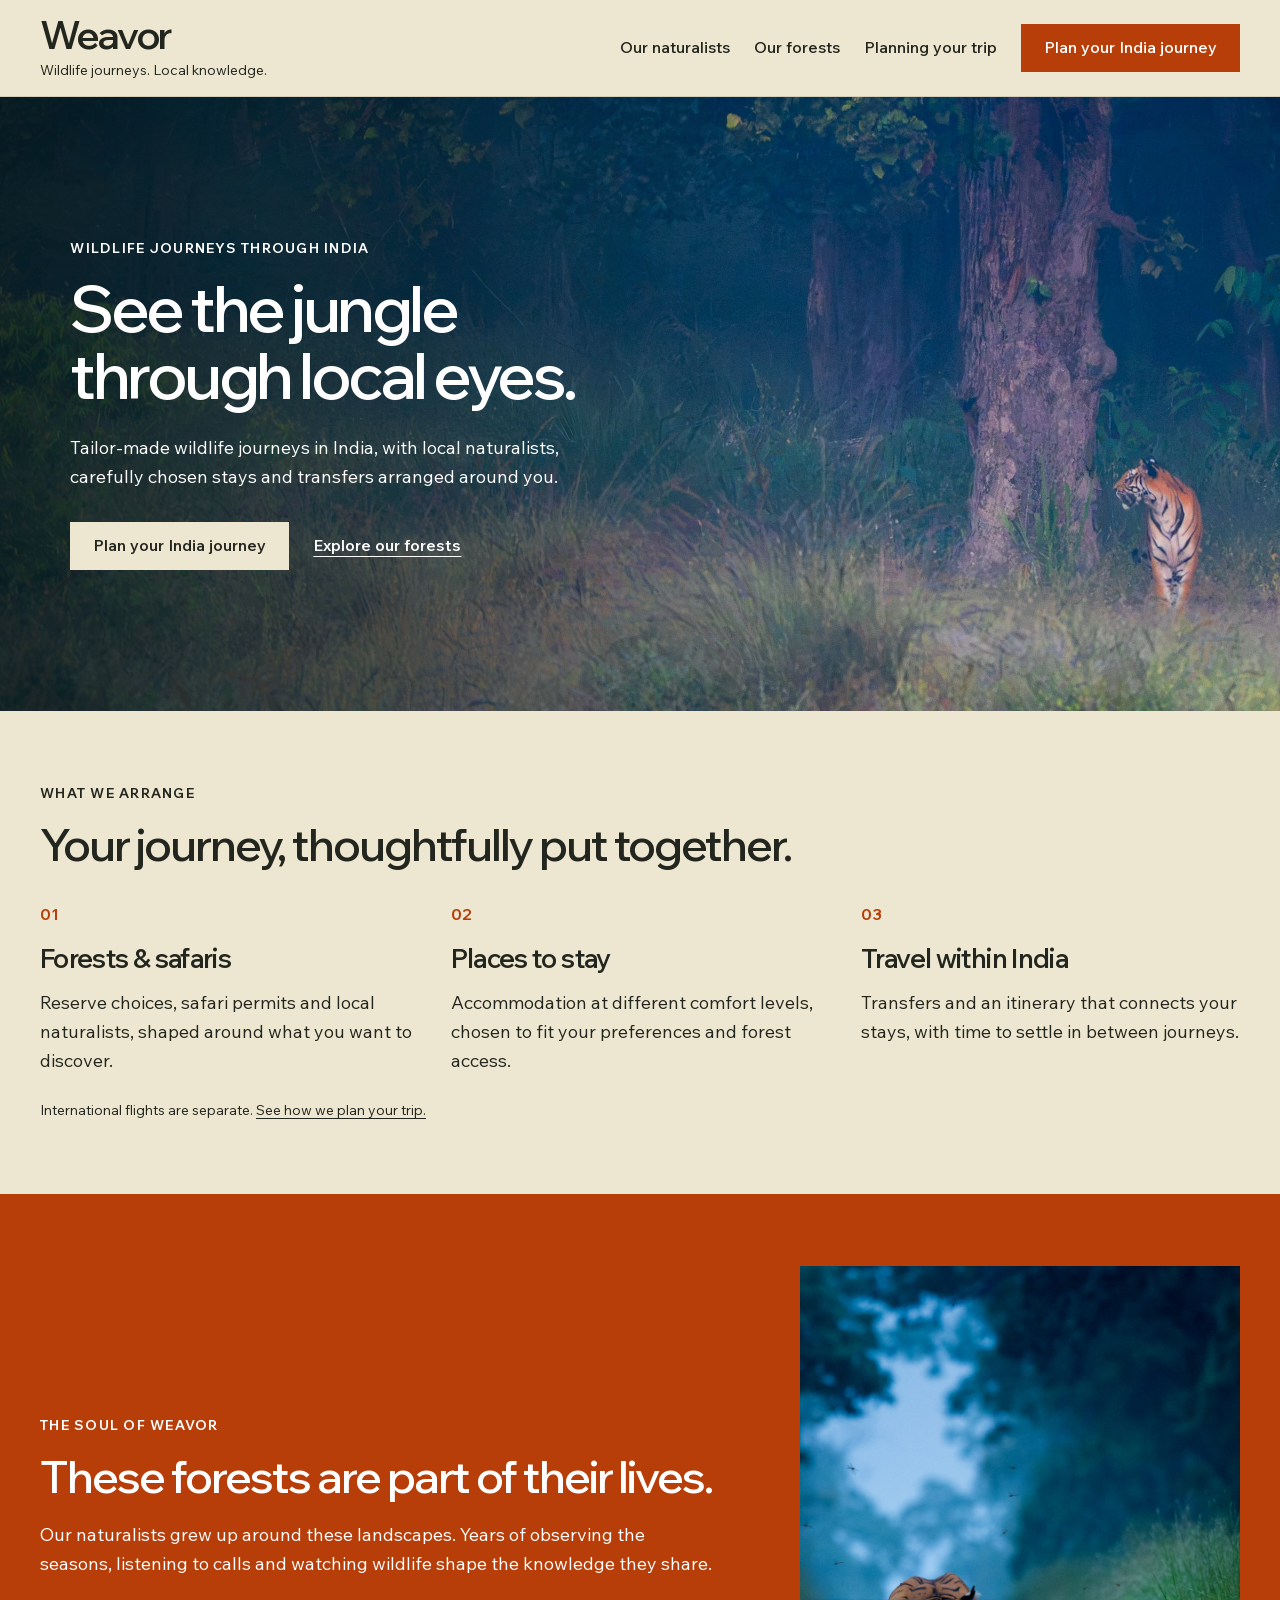
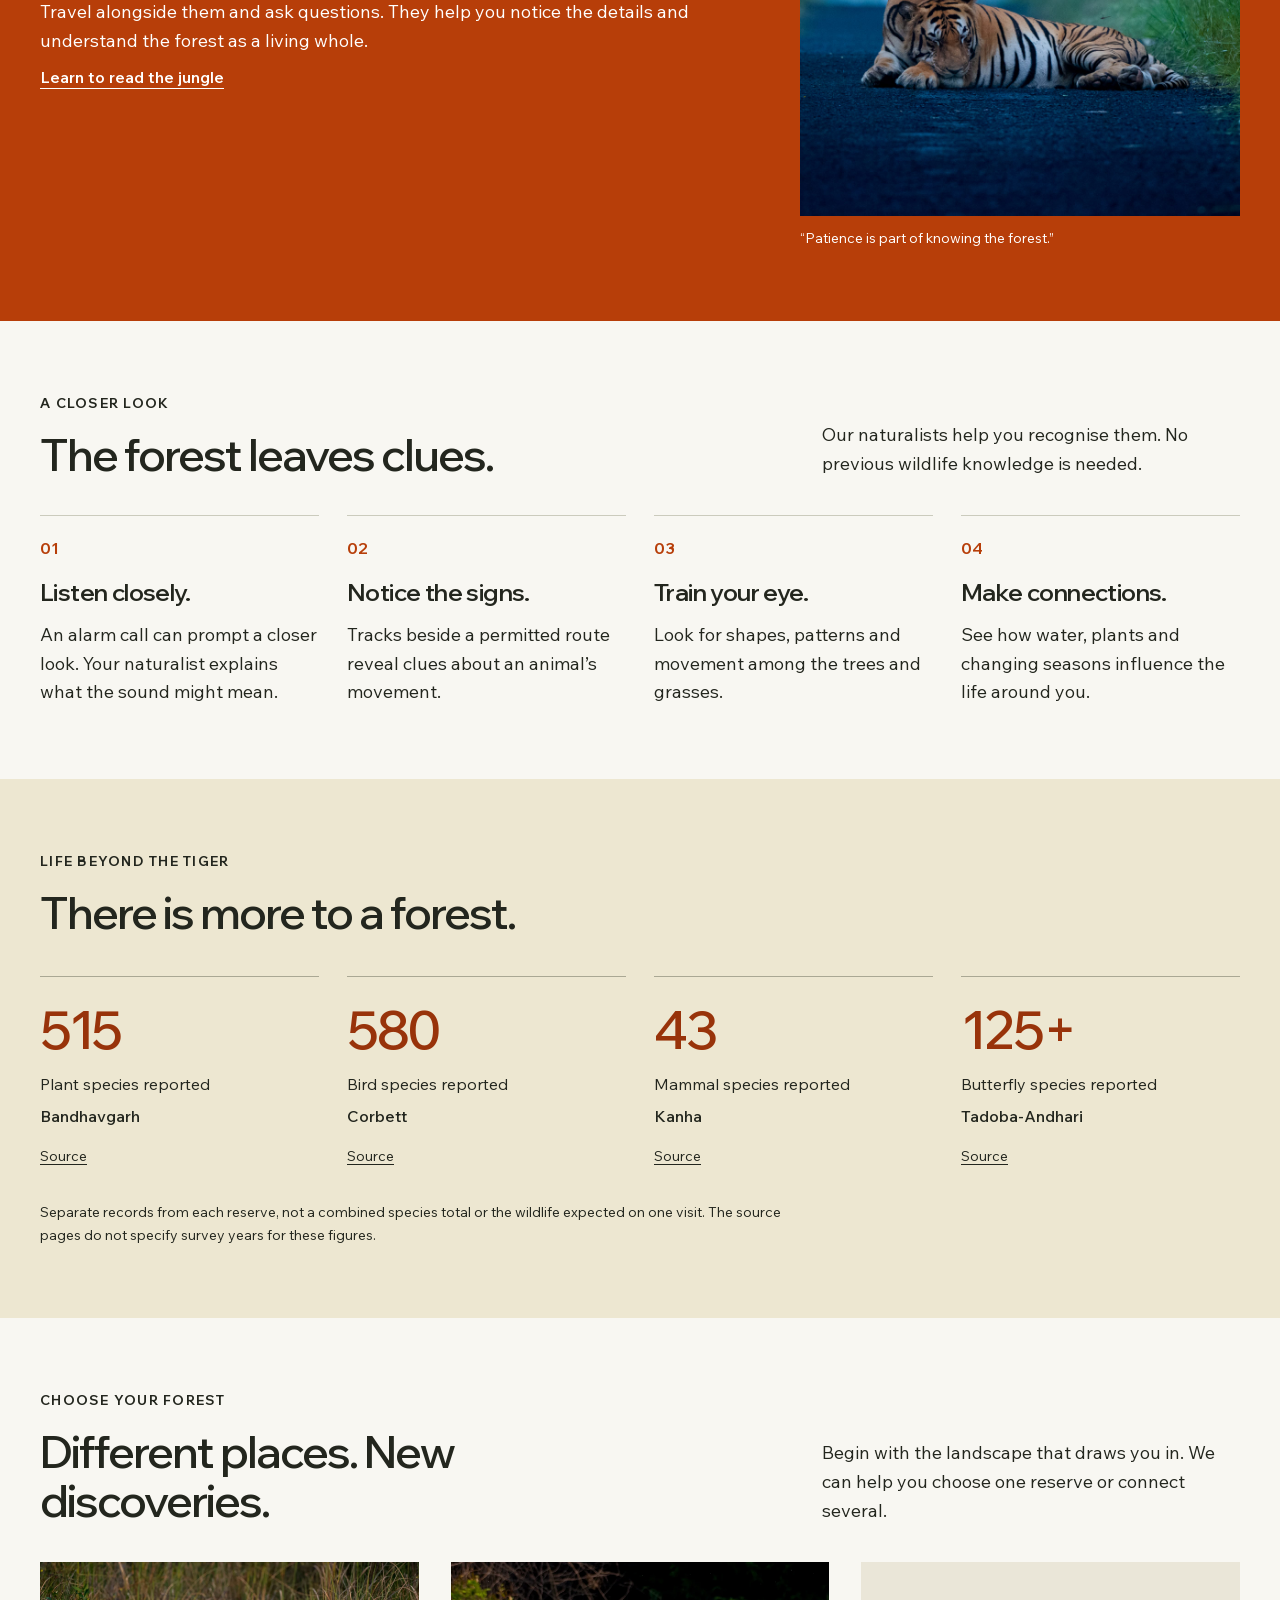
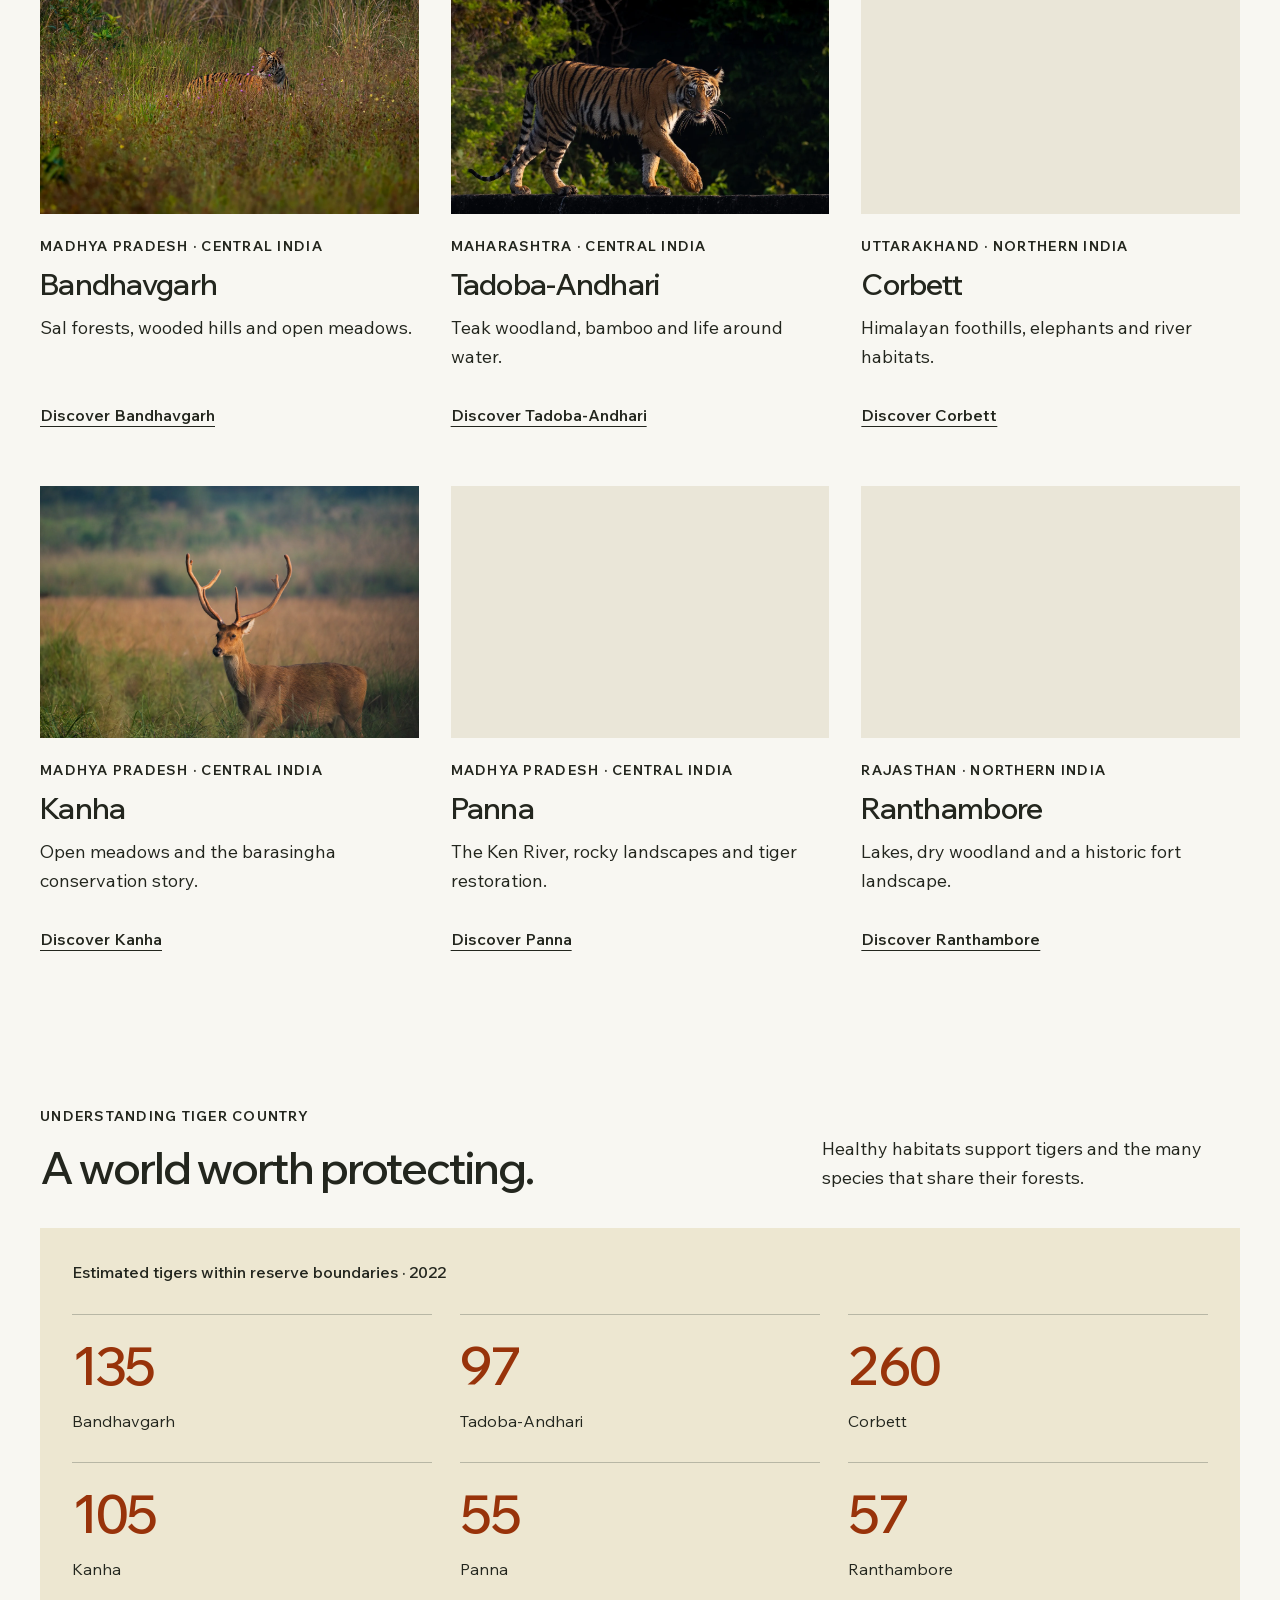
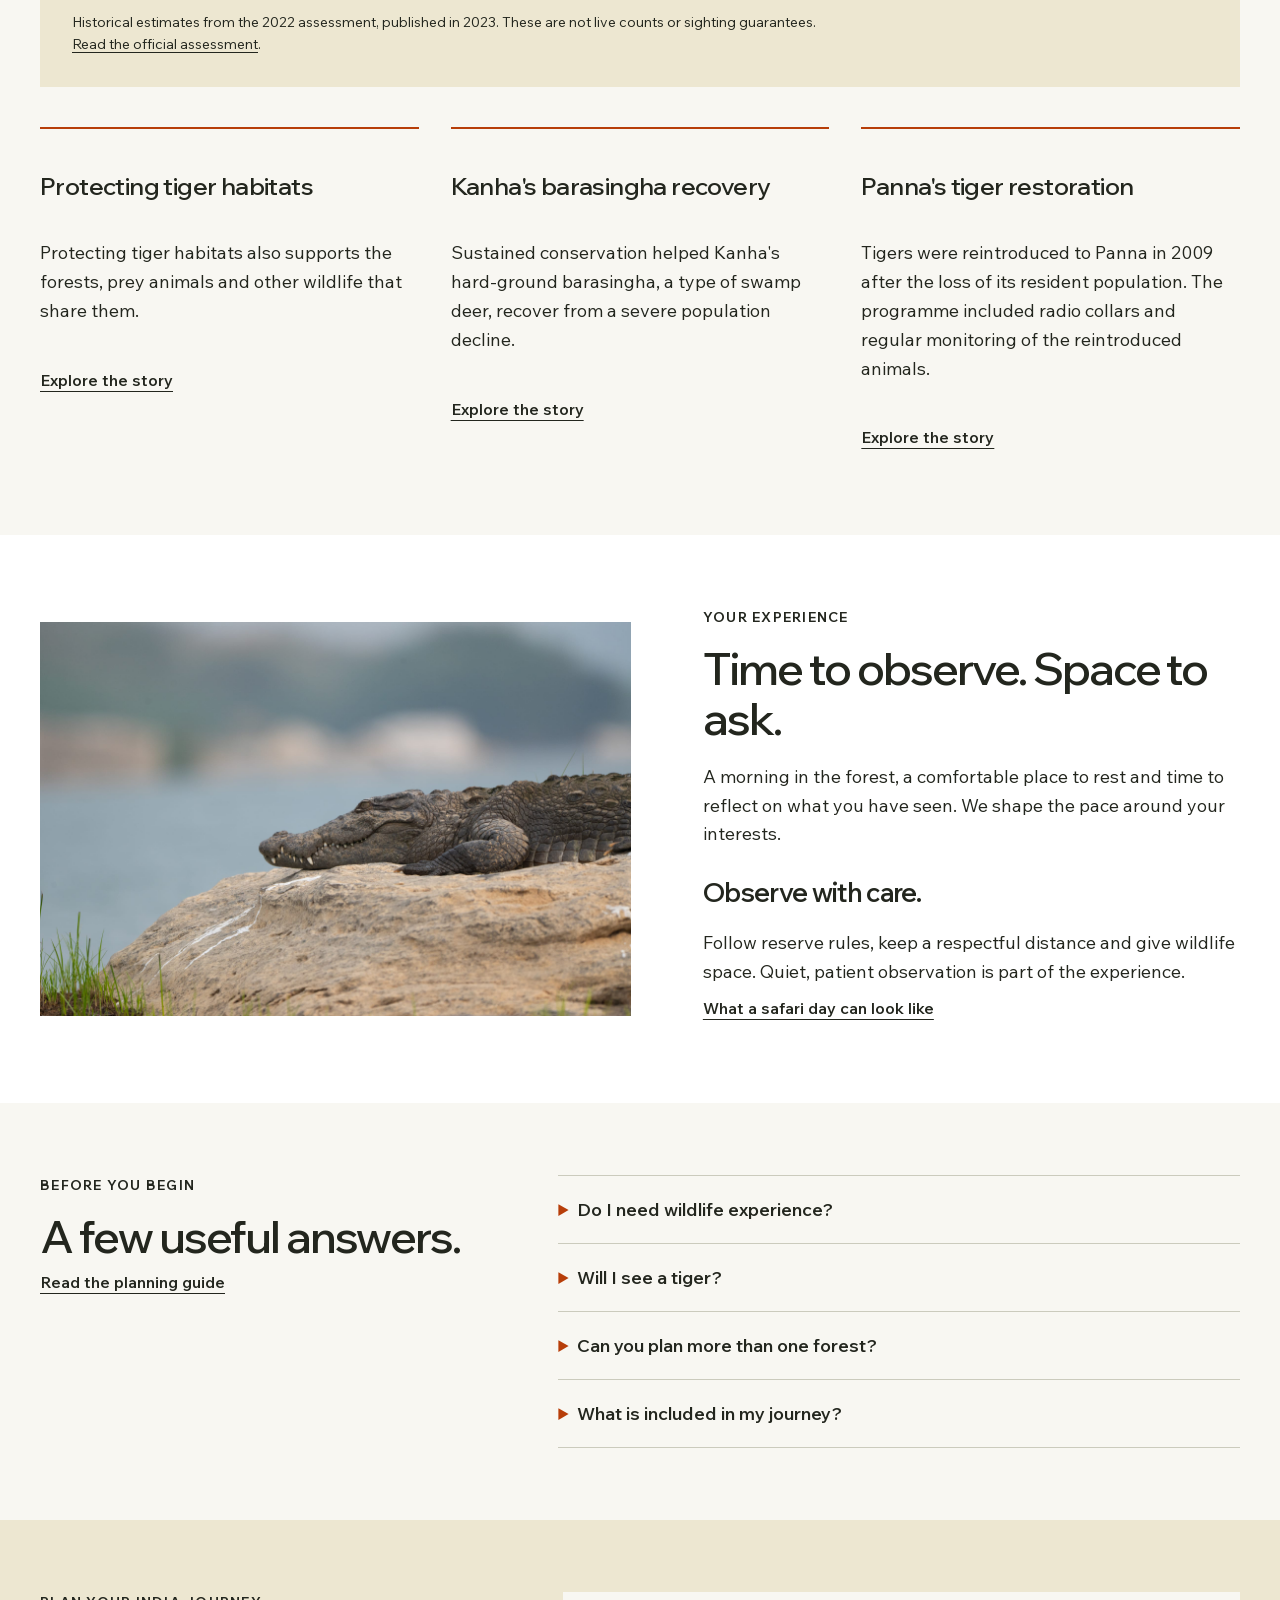
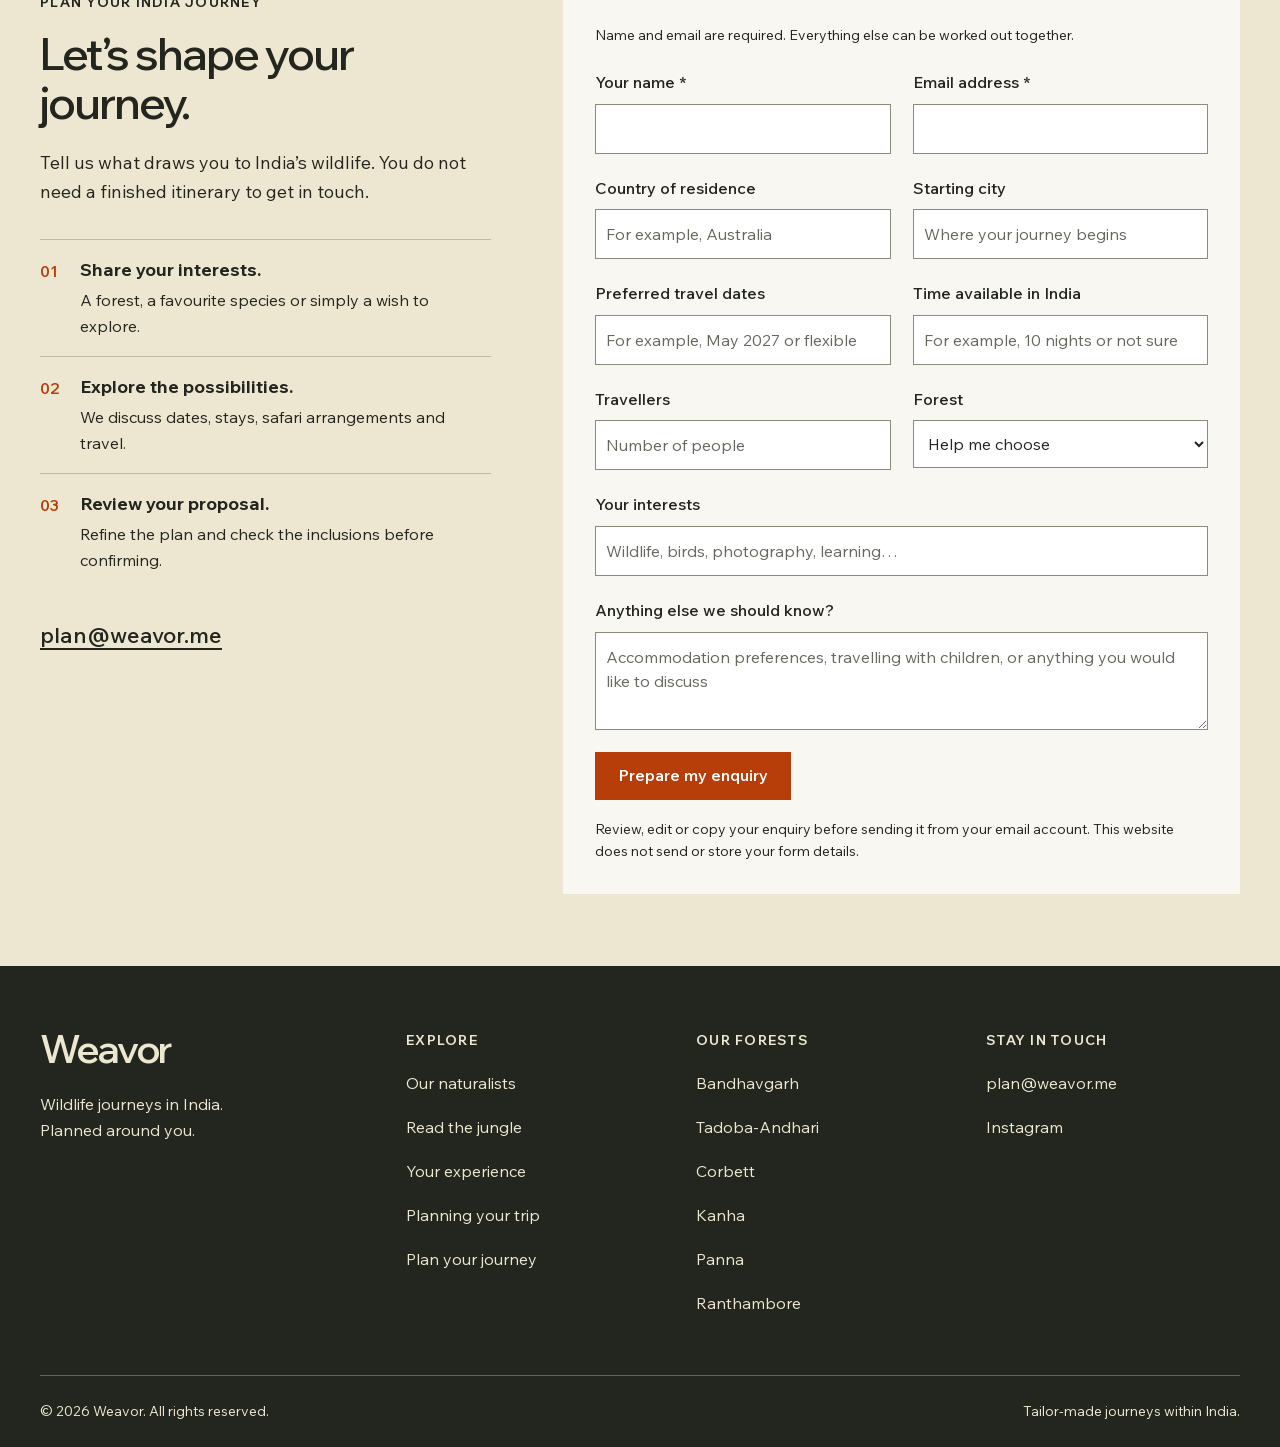
==== index.html @ b3ea0fd2 "Publish complete species lists and flowing photo galleries" ====
<!doctype html>
<html lang="en">
  <head>
    <meta charset="UTF-8" />
    <meta name="viewport" content="width=device-width, initial-scale=1.0" />
    <meta name="description" content="Tailor-made wildlife journeys in India, with local naturalists, carefully chosen stays and transfers arranged around you." />
    <meta name="theme-color" content="#ede7d1" />
    <link rel="canonical" href="https://weavor.me/" />
    <meta property="og:title" content="Weavor — Wildlife Journeys Through Local Eyes" />
    <meta property="og:description" content="Tailor-made wildlife journeys in India, with local naturalists, stays and transfers arranged around you." />
    <meta property="og:type" content="website" />
    <meta property="og:url" content="https://weavor.me/" />
    <meta property="og:image" content="https://weavor.me/assets/hero.jpg" />
    <meta name="twitter:card" content="summary_large_image" />
    <title>Weavor — Wildlife Journeys Through Local Eyes</title>
    <script type="module" crossorigin src="./assets/index-CK1TEQLL.js"></script>
    <link rel="stylesheet" crossorigin href="./assets/index-DPFpFYJL.css">
  </head>
  <body>
    <div id="root"></div>
  </body>
</html>
---- assets/index-DPFpFYJL.css ----
@font-face{font-family:Madefor;src:url(../assets/madefor-text.woff2) format("woff2");font-style:normal;font-weight:100 900;font-display:swap}@font-face{font-family:MadeforDisplay;src:url(../assets/madefor-display.woff2) format("woff2");font-style:normal;font-weight:100 900;font-display:swap}:root{font-family:Madefor,Arial,sans-serif;color:#23261e;background:#f8f7f2;--rust: #b73e09;--sand: #ede7d1;--ink: #23261e;--line: #cbcbbd;--cream: #f8f7f2;font-synthesis:none;scroll-padding-top:110px}*{box-sizing:border-box}body{margin:0;-webkit-font-smoothing:antialiased;font-size:1.125rem;line-height:1.6}button,input,select,textarea{font:inherit}a{color:inherit;text-underline-offset:.22em}button,a{touch-action:manipulation;-webkit-tap-highlight-color:transparent}button{cursor:pointer}img{display:block;width:100%;height:auto;object-fit:contain}h1,h2,h3,p,figure{margin:0}h1,h2,h3{font-family:MadeforDisplay,Arial,sans-serif;font-weight:600;overflow-wrap:break-word}h1{font-size:clamp(2.75rem,4.4vw,4rem);line-height:1.07;letter-spacing:-.045em}h2{font-size:clamp(2.25rem,3.4vw,2.75rem);line-height:1.14;letter-spacing:-.035em}h3{font-size:1.625rem;line-height:1.22;letter-spacing:-.025em}p{max-width:65ch}p+p{margin-top:1rem}a:focus-visible,button:focus-visible,summary:focus-visible,input:focus-visible,select:focus-visible,textarea:focus-visible{outline:3px solid #046c9e;outline-offset:4px}::selection{background:#d7bc9b;color:var(--ink)}[hidden]{display:none!important}.wrap{width:min(1200px,calc(100% - 80px));margin-inline:auto}.section-pad{padding-block:72px}.eyebrow{font-size:.875rem;font-weight:650;letter-spacing:.09em;text-transform:uppercase;line-height:1.5;margin-bottom:16px}.section-heading{display:flex;justify-content:space-between;gap:48px;align-items:end;margin-bottom:36px}.section-heading>p{max-width:38ch}.section-heading h2{max-width:22ch}.section-heading>div{min-width:0}.section-intro{margin-top:20px;max-width:60ch}.button,.button-outline{display:inline-flex;align-items:center;justify-content:center;min-height:48px;padding:12px 22px;border:1px solid var(--rust);background:var(--rust);color:#fff;font-size:1rem;font-weight:600;line-height:1.35;text-align:center;text-decoration:none}.button:hover{background:#923207;border-color:#923207}.button:disabled{cursor:wait;opacity:.6}.button-light{background:var(--sand);border-color:var(--sand);color:var(--ink)}.button-light:hover{background:#fff;border-color:#fff}.button-outline{background:transparent;color:var(--rust)}.text-link{display:inline-flex;align-items:center;min-height:44px;font:inherit;font-size:1rem;font-weight:600;text-decoration:underline;text-underline-offset:5px;border:0;background:none;color:inherit;padding:6px 0;cursor:pointer}.actions{display:flex;flex-wrap:wrap;align-items:center;gap:16px 24px;margin-top:28px}.skip-link{position:fixed;left:20px;top:-100px;z-index:100;padding:14px;background:#fff;color:var(--ink)}.skip-link:focus{top:10px}.header{background:var(--sand);position:sticky;top:0;z-index:10;border-bottom:1px solid #d4cdb7}.header-inner{width:min(1320px,calc(100% - 80px));margin:auto;min-height:96px;display:flex;justify-content:space-between;align-items:center;gap:28px}.wordmark,.footer-wordmark{font-family:MadeforDisplay,Arial,sans-serif;font-size:2.4rem;letter-spacing:-.055em;line-height:1;text-decoration:none;font-weight:600}.wordmark span{display:block;font-family:Madefor,Arial,sans-serif;letter-spacing:0;font-weight:400;font-size:.875rem;line-height:1.4;margin-top:7px}.nav{display:flex;align-items:center;gap:24px}.nav>a{font-size:1rem;font-weight:550;text-decoration:none;min-height:44px;display:flex;align-items:center}.nav>a:hover{text-decoration:underline}.menu-toggle{display:none;font-size:1rem;border:1px solid var(--ink);background:transparent;padding:8px 14px;min-height:44px;color:inherit}.hero{background:var(--ink);color:var(--sand)}.hero-layout{display:grid;grid-template-columns:1fr 1.1fr;gap:48px;align-items:center;padding-block:48px}.hero-copy>p:not(.eyebrow){margin-top:24px;max-width:48ch}.hero-copy .button-light{color:var(--ink)}.hero-figure{margin:0}.hero-image{background:#34382e}.hero-figure figcaption{font-size:.875rem;margin-top:10px;line-height:1.5;color:var(--sand)}.arrange{background:var(--sand)}.three-grid,.reserve-grid,.lesson-grid{display:grid;grid-template-columns:repeat(3,minmax(0,1fr));gap:32px}.arrange h2{margin-bottom:32px}.three-grid h3{margin-bottom:14px}.three-grid p{max-width:40ch}.number{display:block;color:var(--rust);font-size:1rem;font-weight:650;margin-bottom:16px}.small-note,.source-note,.form-note{font-size:.875rem;line-height:1.6}.small-note{margin-top:24px}.split{display:grid;grid-template-columns:1fr 1fr;gap:72px;align-items:center}.split-copy>p:not(.eyebrow){margin-top:20px}.naturalists{background:var(--rust);color:#fff}.naturalists .split{grid-template-columns:1.2fr .8fr}.naturalist-figure{max-width:440px;justify-self:end}.naturalist-figure figcaption{font-size:.875rem;margin-top:12px;line-height:1.5}.lesson-grid{grid-template-columns:repeat(4,minmax(0,1fr));gap:28px}.lesson h3{font-size:1.5rem;margin-bottom:14px}.lesson{border-top:1px solid var(--line);padding-top:20px}.landscape-section{background:var(--sand)}.landscape-section figure{max-width:1200px;margin:auto}.landscape-section figcaption{padding:24px 0 0;font-size:1.125rem}.reserve-photo{position:relative;display:block;aspect-ratio:3 / 2;background:#eae6d8;margin-bottom:22px}.reserve-photo img{position:absolute;top:0;right:0;bottom:0;left:0;width:100%;height:100%;margin:0;object-fit:contain}.reserve-card .eyebrow{margin-bottom:10px}.reserve-card h3{margin-bottom:12px}.reserve-card .text-link{margin-top:12px}.more-reserve-grid{display:grid;grid-template-columns:repeat(3,minmax(0,1fr));gap:24px;margin-top:40px}.more-reserve{display:flex;flex-direction:column;align-items:start;gap:14px;padding:28px;border:1px solid var(--line);text-decoration:none}.more-reserve:hover{border-color:var(--rust);background:#f1ebd9}.more-reserve-name{font-size:1.5rem;line-height:1.25;font-weight:600}.more-reserve .eyebrow{margin:0}.conservation{background:var(--sand)}.conservation .link-list{display:flex;flex-wrap:wrap;gap:10px 28px;margin-top:24px}.experience{background:#fff}.experience .split{grid-template-columns:1.1fr 1fr}.experience h3{margin-top:28px}.faq-layout{display:grid;grid-template-columns:1fr 1.5fr;gap:64px}.faq-list details{border-bottom:1px solid var(--line)}.faq-list details:first-child{border-top:1px solid var(--line)}summary{cursor:pointer;font-size:1.125rem;font-weight:600;padding:20px 30px 20px 0;min-height:44px;line-height:1.5}summary::marker{color:var(--rust)}details p{margin-bottom:20px}.enquiry{background:var(--sand)}.enquiry-layout{display:grid;grid-template-columns:.8fr 1.2fr;gap:72px;align-items:start}.enquiry-copy>p:not(.eyebrow){margin-top:22px}.contact-email{display:block;font-size:1.375rem;font-weight:550;overflow-wrap:anywhere;margin-top:28px}.enquiry-copy>.text-link{margin-top:14px}.planning-steps{padding:0;list-style:none;counter-reset:steps;margin:32px 0 0}.planning-steps li{counter-increment:steps;padding:16px 0 16px 40px;position:relative;border-top:1px solid #bfb9a6}.planning-steps li:before{content:counter(steps,decimal-leading-zero);position:absolute;left:0;font-size:1rem;font-weight:600;color:var(--rust);top:19px}.planning-steps strong{display:block;font-size:1.125rem}.planning-steps p{font-size:1rem;margin-top:4px}.enquiry-panel{background:var(--cream);padding:32px;min-width:0}.form-grid{display:grid;grid-template-columns:1fr 1fr;gap:22px}.enquiry-panel label{display:block;font-size:1rem;font-weight:550;margin-bottom:22px}.form-grid label{margin:0}.form-grid{margin-bottom:22px}input,select,textarea{display:block;width:100%;min-width:0;max-width:100%;font-size:1rem;line-height:1.5;padding:12px 10px;border:1px solid #8c8c7d;border-radius:0;background:#fff;color:var(--ink);margin-top:8px;min-height:48px;font-weight:400}textarea{resize:vertical}input::placeholder,textarea::placeholder{color:#66685e;opacity:1}input[readonly]{background:var(--sand)}.form-note{margin-top:18px}.form-note:first-child{margin:0 0 24px}.enquiry-ready h3{margin-bottom:16px}.enquiry-ready dl{margin-block:24px}.enquiry-ready dl>div{border-top:1px solid var(--line);padding-block:12px}.enquiry-ready dt{font-size:.875rem;font-weight:600}.enquiry-ready dd{margin:4px 0 0;overflow-wrap:anywhere;white-space:pre-wrap}.enquiry-actions{display:flex;flex-wrap:wrap;gap:12px 20px;align-items:center}.copy-fallback{margin-top:16px}.copy-status{font-size:1rem;margin-top:18px}.footer{background:var(--ink);color:var(--sand);padding-top:64px}.footer-top{display:grid;grid-template-columns:1.3fr 1fr 1fr 1fr;gap:36px;padding-bottom:48px}.footer-top p:not(.eyebrow){font-size:1rem;margin-top:20px}.footer-top>div>a:not(.footer-wordmark){display:block;font-size:1rem;padding-block:8px;text-decoration:none;overflow-wrap:anywhere}.footer-top>div>a:hover{text-decoration:underline}.footer .eyebrow{margin-bottom:12px}.footer-bottom{display:flex;justify-content:space-between;gap:20px;border-top:1px solid #626455;padding-block:24px;font-size:.875rem}.breadcrumbs{font-size:1rem;margin-bottom:24px}.breadcrumbs a{display:inline-block;min-height:44px;padding-block:10px}.breadcrumbs span{margin-inline:10px}.guide-hero{background:var(--sand)}.guide-hero h1{max-width:19ch}.guide-hero .section-intro{max-width:55ch}.guide-layout{display:grid;grid-template-columns:.6fr 1.4fr;gap:64px;align-items:start}.guide-nav{position:sticky;top:128px}.guide-nav a{display:block;font-size:1rem;min-height:44px;padding-block:9px}.guide-content section+section{border-top:1px solid var(--line);padding-top:40px;margin-top:40px}.guide-content h2{font-size:2rem;margin-bottom:20px}.guide-content h3{font-size:1.375rem;margin-top:28px;margin-bottom:12px}.guide-content li{padding-left:6px;margin-block:12px}.guide-content ul{padding-left:22px}.guide-content p+p{margin-top:16px}@media(min-width:1600px){.hero-layout{gap:64px;padding-block:56px}}@media(max-width:1100px){.header-inner{width:calc(100% - 48px)}.nav{gap:16px}.nav>a{font-size:1rem}.wordmark span{max-width:160px}.nav .button{padding-inline:14px}.split,.enquiry-layout{gap:40px}.lesson-grid{grid-template-columns:repeat(2,minmax(0,1fr))}.hero-layout{gap:32px}.hero h1{font-size:3rem}.faq-layout{gap:40px}.footer-top{grid-template-columns:repeat(2,minmax(0,1fr))}}@media(max-width:900px){.header-inner{min-height:84px;flex-wrap:wrap;gap:0;padding-block:14px}.wordmark{font-size:2.125rem}.wordmark span{max-width:none}.menu-toggle{display:block}.nav{display:none;flex-basis:100%;padding-block:20px 4px;align-items:stretch;gap:4px}.nav.nav-open{display:flex;flex-direction:column}.nav>a{padding:10px 0}.nav .button{margin-top:10px;padding:12px}.hero-layout{grid-template-columns:1fr}.hero-copy{max-width:60ch}.hero h1{font-size:3rem}.hero-image{max-height:none}.hero-figure{width:100%}.reserve-grid{gap:24px}.more-reserve-grid{gap:16px}.more-reserve{padding:22px}.three-grid{gap:24px}.section-heading{display:block}.section-heading>p{margin-top:20px;max-width:60ch}.guide-layout{grid-template-columns:1fr;gap:32px}.guide-nav{position:static;display:flex;flex-wrap:wrap;gap:0 24px;padding-bottom:24px;border-bottom:1px solid var(--line)}.guide-content{max-width:65ch}.faq-layout{grid-template-columns:1fr;gap:28px}}@media(max-width:700px){body{font-size:1.0625rem}.wrap,.header-inner{width:calc(100% - 40px)}.section-pad{padding-block:48px}h1,.hero h1{font-size:2.25rem;line-height:1.12}h2{font-size:2rem}h3{font-size:1.5rem}.hero-layout{padding-block:32px;gap:28px}.hero-copy>p:not(.eyebrow){margin-top:20px}.eyebrow{font-size:.875rem;letter-spacing:.07em;margin-bottom:12px}.section-heading{margin-bottom:28px}.split,.naturalists .split,.experience .split,.enquiry-layout{grid-template-columns:1fr;gap:32px}.naturalist-figure{max-width:440px;width:100%;justify-self:start}.three-grid,.reserve-grid,.more-reserve-grid{grid-template-columns:1fr;gap:32px}.more-reserve-grid{margin-top:32px}.more-reserve{gap:12px}.reserve-photo{margin-bottom:20px}.reserve-card h3{font-size:1.5rem}.lesson-grid{gap:28px 24px}.lesson h3{font-size:1.375rem}.enquiry-panel{padding:24px}.enquiry-layout{gap:32px}.form-grid{gap:20px;grid-template-columns:1fr}.footer-top{gap:36px 24px}.footer{padding-top:48px}.footer-bottom,.footer-bottom span{display:block}.footer-bottom span+span{margin-top:10px}.guide-content h2{font-size:1.75rem}.guide-content h3{font-size:1.375rem}.guide-content section+section{padding-top:32px;margin-top:32px}}@media(max-width:374px){.wordmark span{max-width:180px;font-size:.875rem}.lesson-grid,.footer-top{grid-template-columns:1fr}.enquiry-panel{padding:20px}.enquiry-actions>*{width:100%}.actions{gap:12px}.button{padding-inline:16px}}@media(prefers-reduced-motion:reduce){*{scroll-behavior:auto!important;transition:none!important}}.footer-top>div>a:not(.footer-wordmark){min-height:44px}h1,h2{font-weight:550}h2{font-size:clamp(2.25rem,3.5vw,3.875rem);letter-spacing:-.045em;line-height:1.1}.cover{position:relative;isolation:isolate;background:var(--ink);color:#fff}.cover-media{margin:0}.cover-media img{width:100%;height:100%;object-fit:cover;object-position:var(--cover-position)}.cover--overlay .cover-media{position:absolute;top:0;right:0;bottom:0;left:0}.cover--overlay:after{content:"";position:absolute;top:0;right:0;bottom:0;left:0;z-index:0;pointer-events:none;background:linear-gradient(90deg,rgba(7,22,23,.78) 0%,rgba(7,22,23,.58) 30%,rgba(7,22,23,.12) 60%,transparent 78%)}.cover-content{position:relative;z-index:1;width:89%;margin:0 auto;padding:64px 0}.cover--overlay .cover-content{min-height:max(clamp(560px,48vw,780px),calc(100vw / var(--cover-max-aspect, 3)));display:flex;align-items:center}.cover-copy{width:min(660px,56vw)}.cover h1{font-size:clamp(3.25rem,5vw,5.5rem);font-weight:550;line-height:1.04;letter-spacing:-.055em;text-wrap:balance}.cover-deck{margin-top:26px;max-width:46ch}.cover .actions{margin-top:30px}.cover .text-link{color:#fff}.cover .button-light{color:var(--ink)}.cover .eyebrow{color:#fff}.forest-cover.cover--overlay .cover-copy{width:min(520px,30vw)}.forest-cover h1{font-size:clamp(2.75rem,4.4vw,4.5rem)}.cover-location{display:block;font-family:Madefor,Arial,sans-serif;font-size:clamp(1.125rem,1.6vw,1.5rem);font-weight:400;letter-spacing:0;line-height:1.5;margin-top:16px}.cover .breadcrumbs{margin-bottom:24px}.cover--below{display:flex;flex-direction:column}.cover--below .cover-media{aspect-ratio:auto}.cover--below .cover-media img{height:auto}.cover--below .cover-copy{width:100%;display:grid;grid-template-columns:1.15fr 1fr;column-gap:64px}.cover--below .cover-content{order:-1;max-width:1200px;padding-block:40px}.cover--below .breadcrumbs{grid-column:1 / -1;margin-bottom:20px}.cover--below h1{grid-column:1;grid-row:1 / 3}.cover--below .cover-deck{grid-column:2;margin-top:0}.cover--below .actions{grid-column:2;margin-top:20px}.visually-hidden{position:absolute;width:1px;height:1px;padding:0;margin:-1px;overflow:hidden;clip:rect(0,0,0,0);white-space:nowrap;border:0}.reserve-card{display:flex;flex-direction:column;min-width:0}.reserve-card h3{font-weight:550;font-size:clamp(1.625rem,2.25vw,2rem)}.reserve-card .reserve-description{margin-bottom:22px}.reserve-card>.text-link{margin-top:auto;align-self:start}.reserve-card .eyebrow{min-height:0}.reserve-grid{row-gap:48px}.image-fallback{position:absolute;top:0;right:0;bottom:0;left:0;display:flex;align-items:center;justify-content:center;padding:24px;font-size:1rem;color:var(--ink);text-align:center}.biodiversity{background:var(--sand)}.biodiversity-grid,.tiger-grid{padding:0;display:grid;margin:38px 0 28px;gap:28px}.biodiversity-grid{grid-template-columns:repeat(4,minmax(0,1fr))}.biodiversity-grid>div{display:flex;flex-direction:column;border-top:1px solid #aaa894;padding-top:24px}.biodiversity-grid dt{font-size:1rem}.biodiversity-grid dt span{display:block;margin-top:6px;font-weight:550}.biodiversity-grid dd,.tiger-grid dd{order:-1;margin:0 0 14px;color:#98330a;font-family:MadeforDisplay,Arial,sans-serif;font-size:clamp(2.5rem,4.1vw,4rem);font-weight:550;letter-spacing:-.045em;line-height:1.1}.biodiversity-grid a{margin-top:auto;padding-top:16px;min-height:44px;font-size:.875rem;text-decoration:underline;align-self:start}.biodiversity .source-note{max-width:85ch}.conservation{background:var(--cream)}.tiger-panel{padding:32px;background:var(--sand)}.data-label{font-size:1rem;font-weight:550}.tiger-grid{grid-template-columns:repeat(3,minmax(0,1fr));margin-block:28px}.tiger-grid>div{display:flex;flex-direction:column;border-top:1px solid #b8b7a5;padding-top:22px}.tiger-grid dt{font-size:1rem}.tiger-panel .source-note{max-width:85ch}.conservation-stories{display:grid;grid-template-columns:repeat(3,minmax(0,1fr));gap:32px;margin-top:40px}.conservation-story{border-top:2px solid var(--rust);padding-top:22px}.conservation-story summary{font-family:MadeforDisplay,Arial,sans-serif;font-size:1.5rem;font-weight:550;letter-spacing:-.025em;line-height:1.25}.conservation-story p{margin-top:18px}.conservation-story .text-link{display:inline-block;margin-top:16px}@media(min-width:701px){.conservation-story summary{pointer-events:none;list-style:none}.conservation-story summary::-webkit-details-marker{display:none}}@media(min-width:701px)and (max-width:1100px){.reserve-grid{grid-template-columns:repeat(2,minmax(0,1fr))}}@media(max-width:900px){.cover--below .cover-content{order:0}.cover--overlay .cover-media{position:static}.cover--overlay:after{display:none}.cover-media,.cover--below .cover-media{aspect-ratio:3 / 2}.cover--overlay .cover-content{min-height:0;display:block}.cover-content,.cover--below .cover-content{width:calc(100% - 64px);padding:36px 0 40px}.cover-copy,.forest-cover.cover--overlay .cover-copy,.cover--below .cover-copy{width:100%;display:block}.cover h1{font-size:clamp(2.75rem,6vw,3.5rem)}.cover--below .cover-deck,.cover-deck{margin-top:22px}.cover .actions{margin-top:24px}.cover .breadcrumbs{margin-bottom:24px}}@media(max-width:700px){h2{font-size:2.25rem;line-height:1.12}.cover-content,.cover--below .cover-content{width:calc(100% - 40px);padding-block:32px 36px}.cover h1{font-size:clamp(2.5rem,10.8vw,3rem)}.forest-cover h1{font-size:clamp(2.125rem,9.5vw,2.75rem)}.cover-location{font-size:1.125rem;margin-top:14px}.cover-deck{margin-top:20px}.cover .actions{gap:16px}.reserve-card .eyebrow{min-height:0}.biodiversity-grid,.tiger-grid{grid-template-columns:repeat(2,minmax(0,1fr));gap:26px 20px}.biodiversity-grid{margin-block:28px}.biodiversity-grid dd,.tiger-grid dd{font-size:2.75rem}.tiger-panel{padding:24px 20px}.conservation-stories{display:block;margin-top:28px}.conservation-story{padding-block:0;border-top:1px solid var(--line)}.conservation-story:last-child{border-bottom:1px solid var(--line)}.conservation-story summary{padding-block:22px;min-height:44px;font-size:1.375rem;cursor:pointer}.conservation-story p{margin:0}.conservation-story>div{padding-bottom:24px}.reserve-grid{row-gap:40px}}
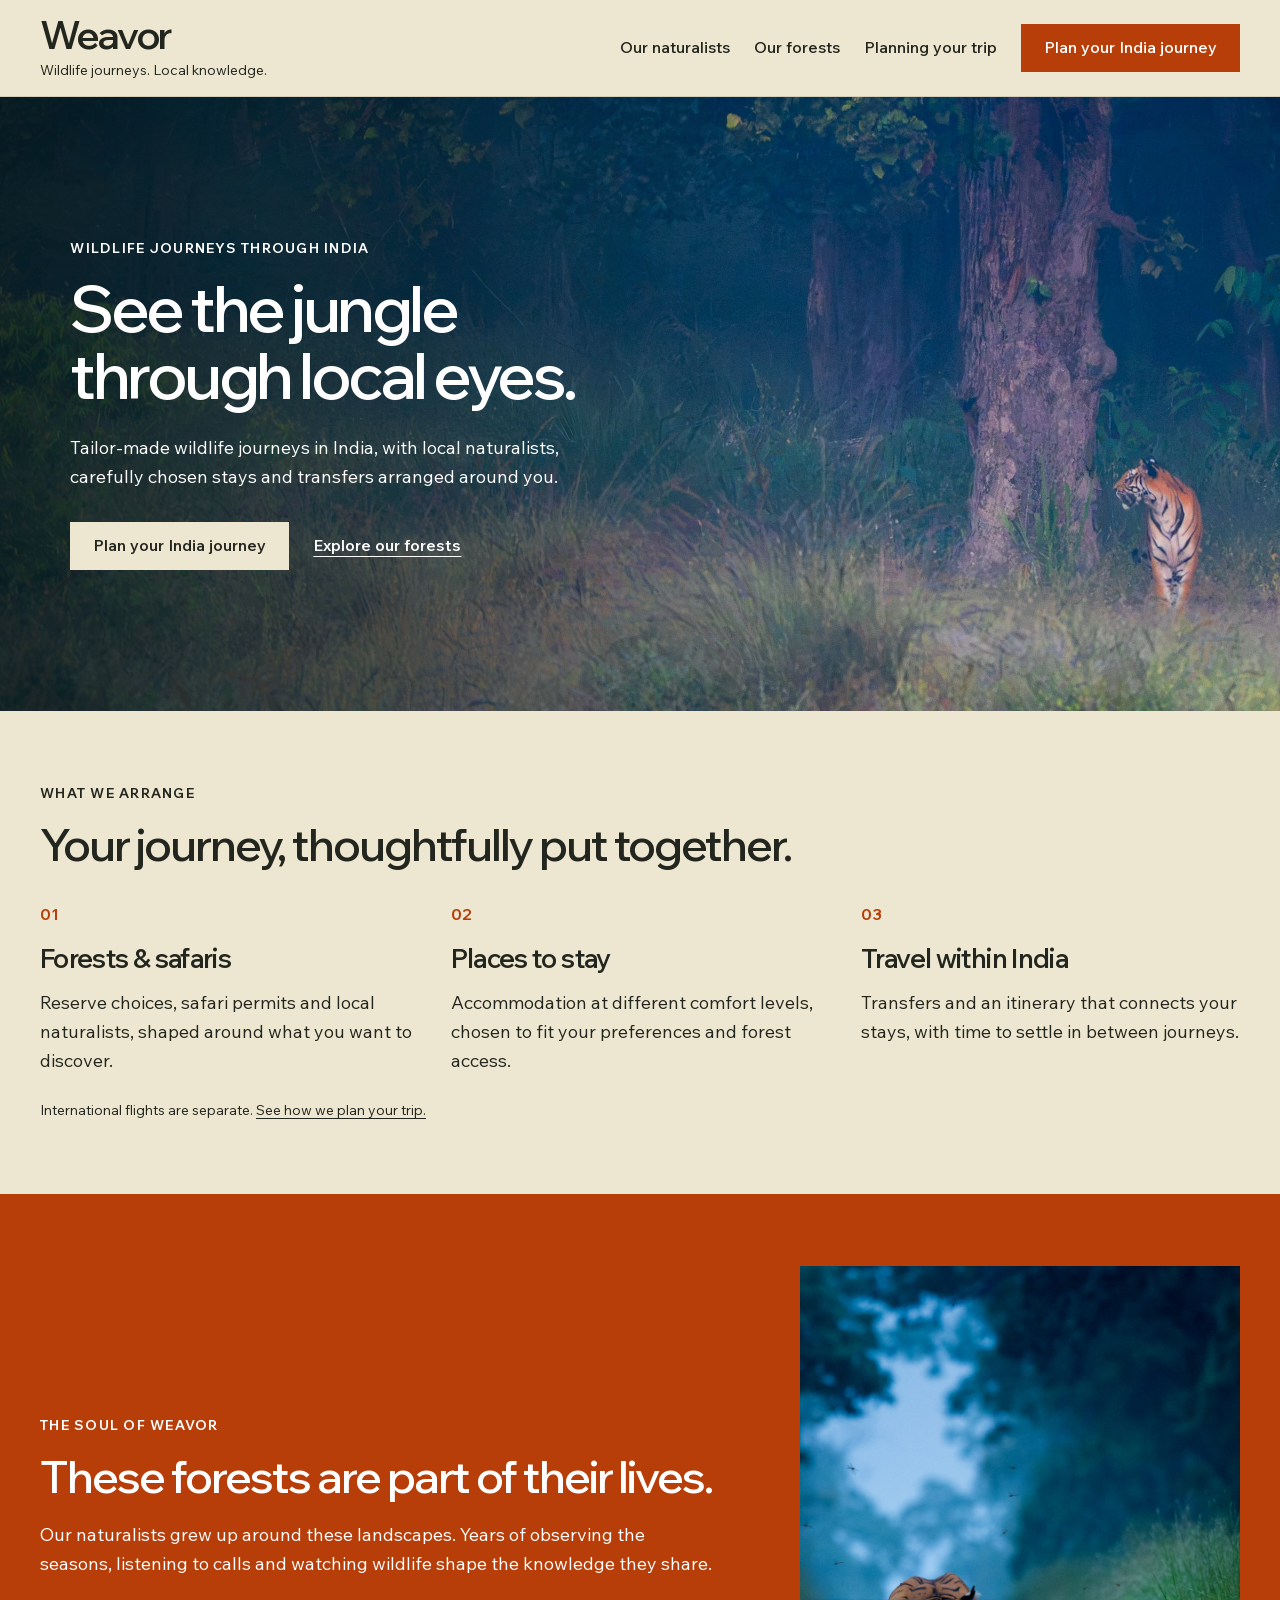
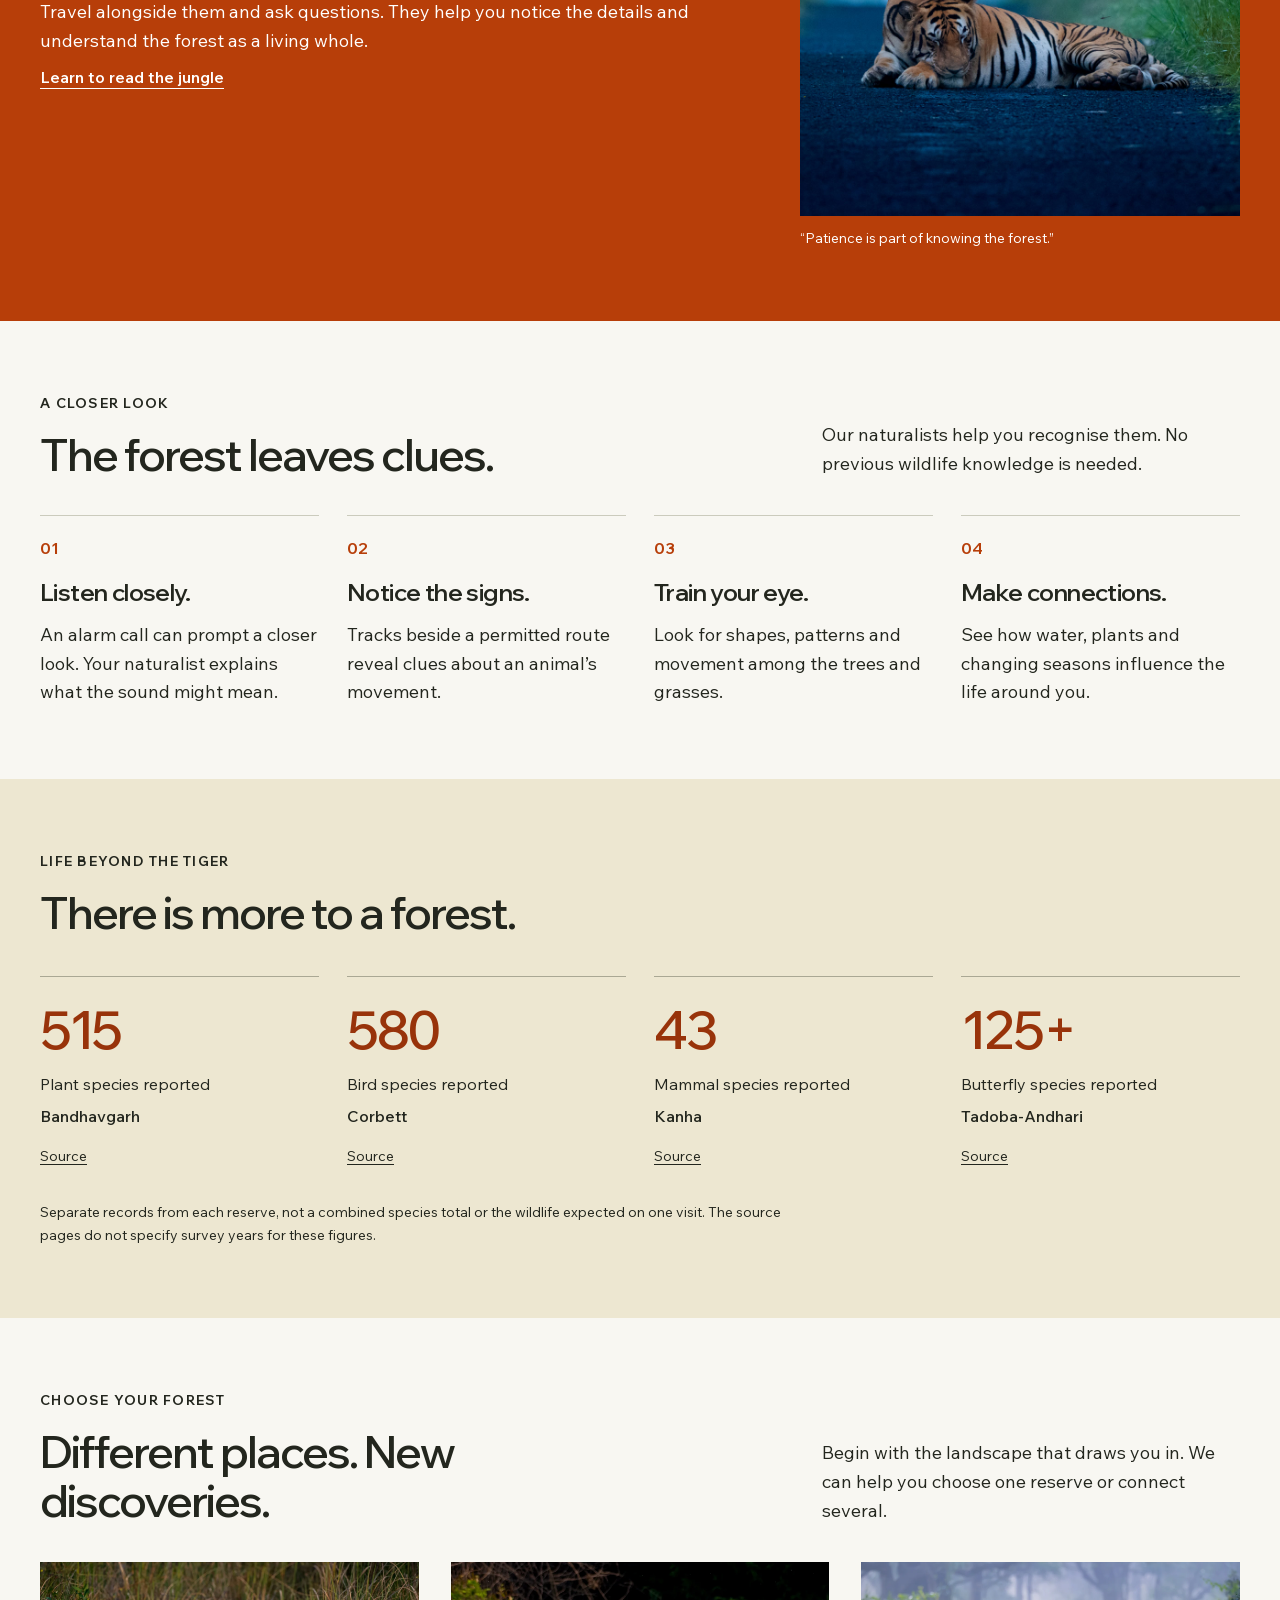
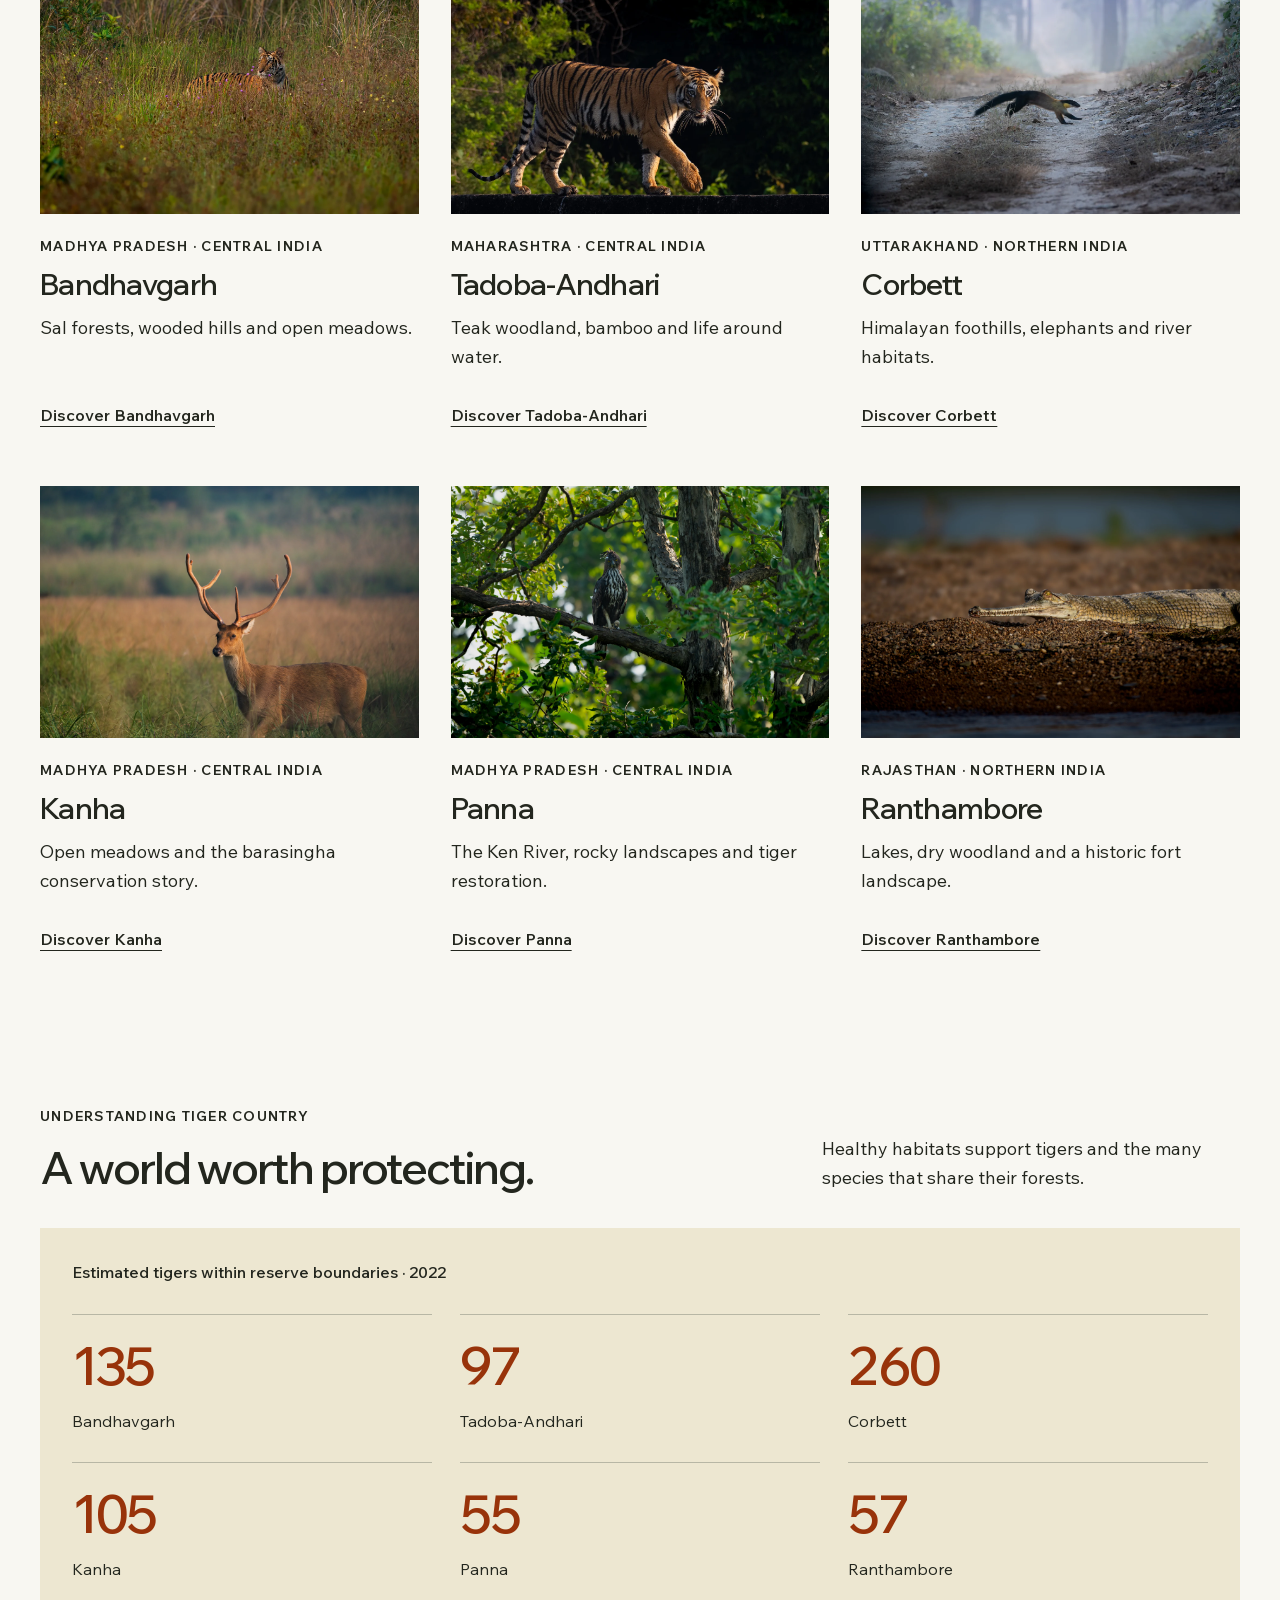
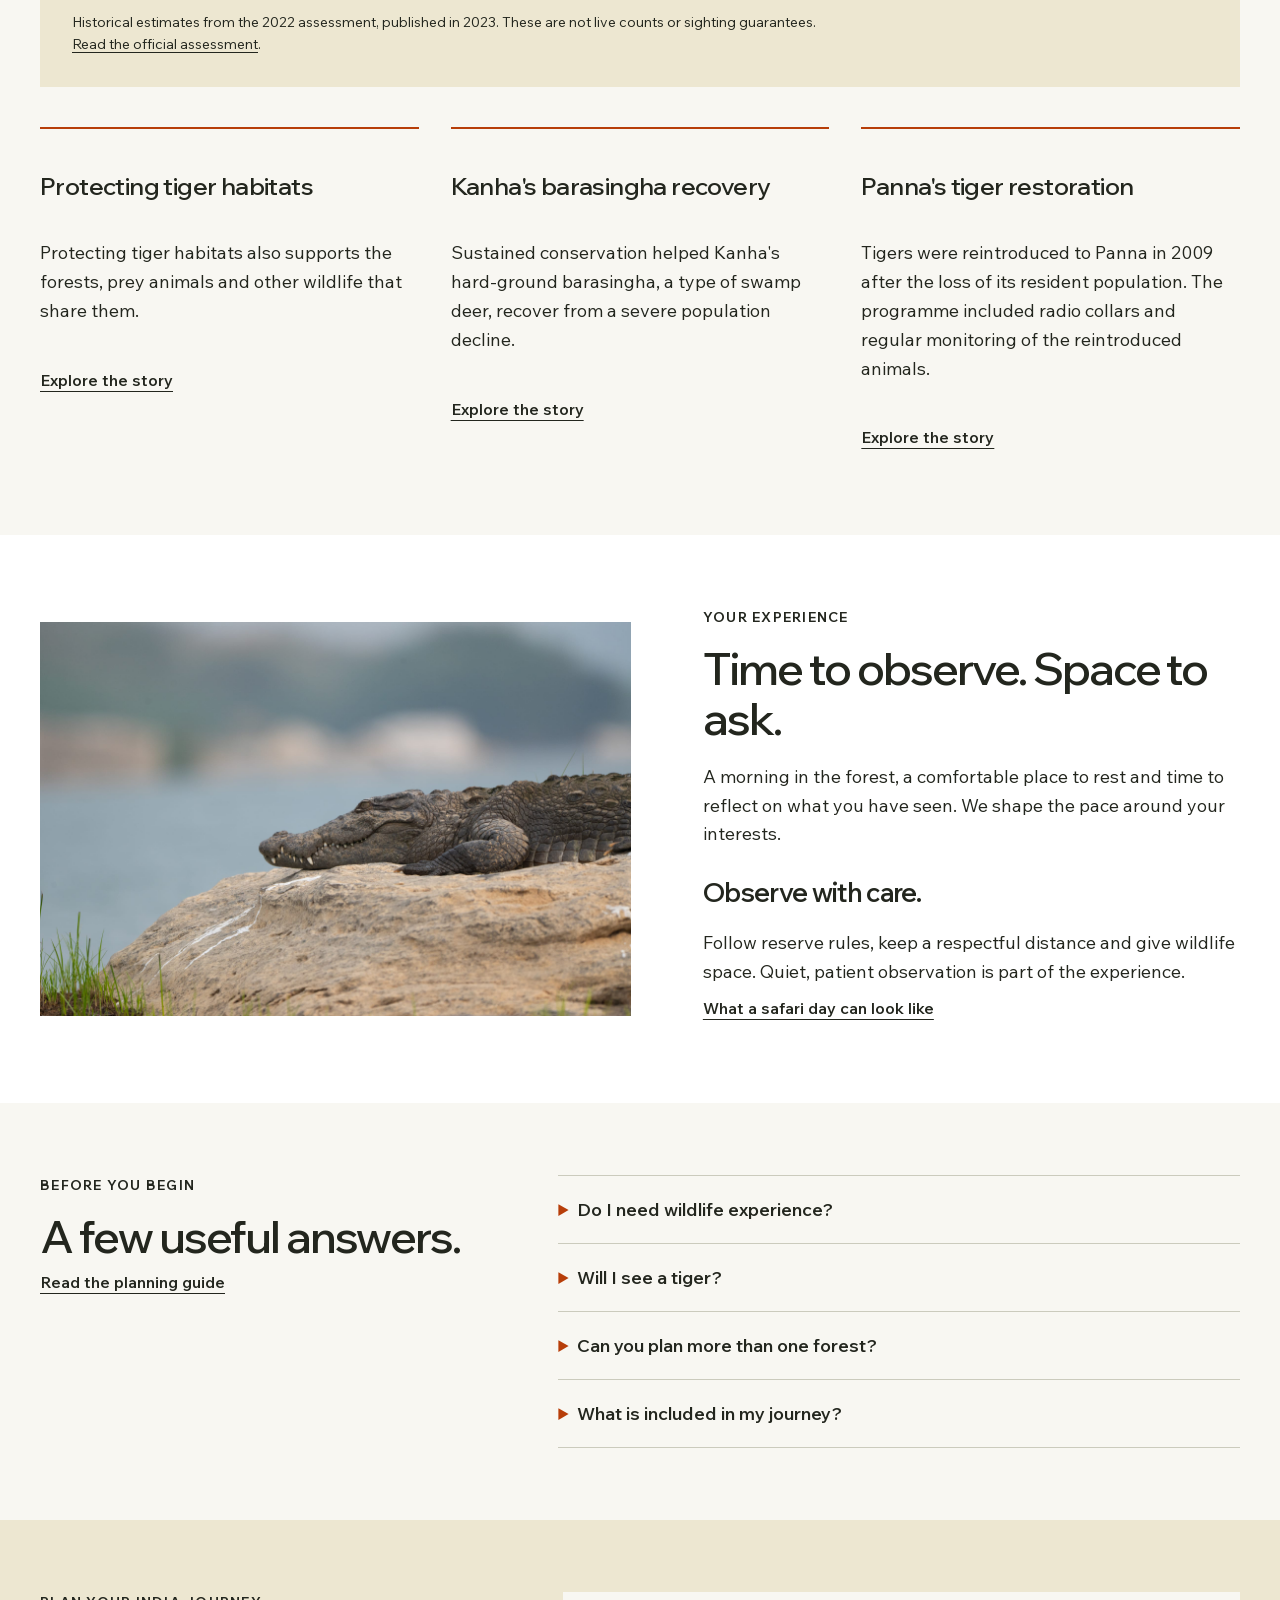
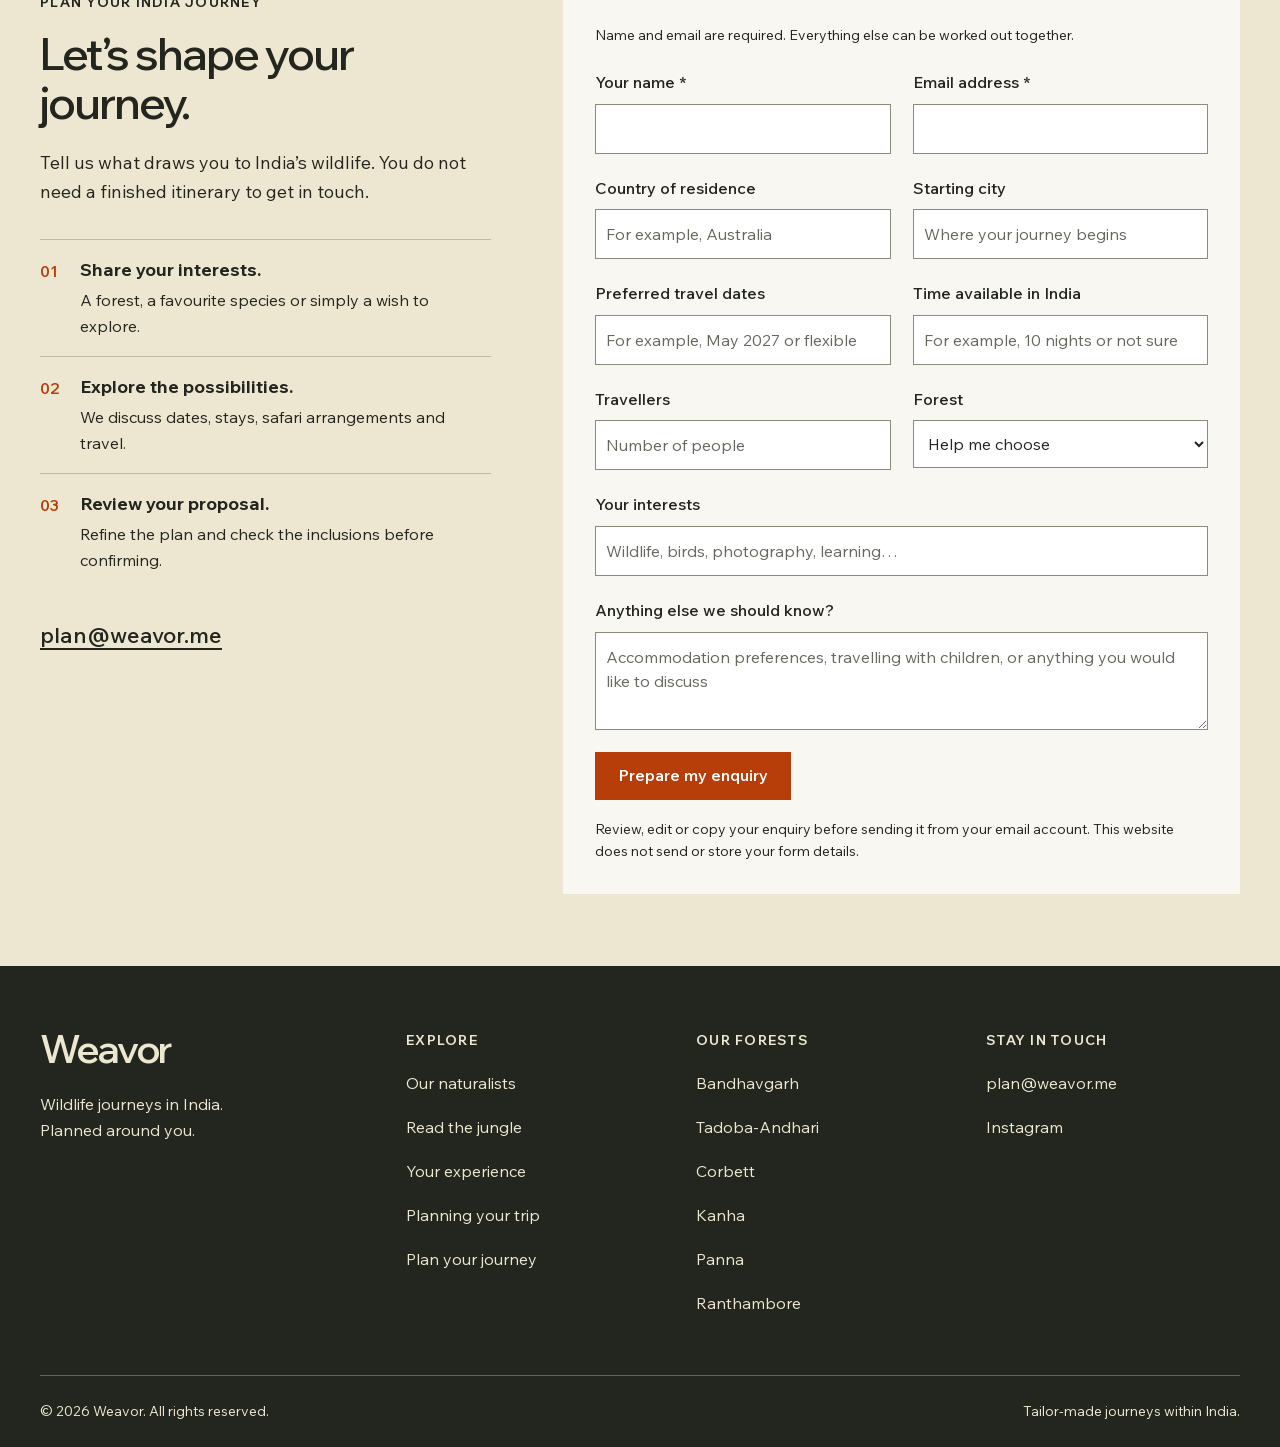
==== commit 2a174381: "Publish consistent forest cover layouts" ====
--- a/index.html
+++ b/index.html
@@ -13,8 +13,8 @@
     <meta property="og:image" content="https://weavor.me/assets/hero.jpg" />
     <meta name="twitter:card" content="summary_large_image" />
     <title>Weavor — Wildlife Journeys Through Local Eyes</title>
-    <script type="module" crossorigin src="./assets/index-CK1TEQLL.js"></script>
-    <link rel="stylesheet" crossorigin href="./assets/index-DPFpFYJL.css">
+    <script type="module" crossorigin src="./assets/index-GLt_zRab.js"></script>
+    <link rel="stylesheet" crossorigin href="./assets/index-CmslT5LO.css">
   </head>
   <body>
     <div id="root"></div>
--- a/assets/index-CmslT5LO.css
+++ b/assets/index-CmslT5LO.css
@@ -0,0 +1 @@
+@font-face{font-family:Madefor;src:url(../assets/madefor-text.woff2) format("woff2");font-style:normal;font-weight:100 900;font-display:swap}@font-face{font-family:MadeforDisplay;src:url(../assets/madefor-display.woff2) format("woff2");font-style:normal;font-weight:100 900;font-display:swap}:root{font-family:Madefor,Arial,sans-serif;color:#23261e;background:#f8f7f2;--rust: #b73e09;--sand: #ede7d1;--ink: #23261e;--line: #cbcbbd;--cream: #f8f7f2;font-synthesis:none;scroll-padding-top:110px}*{box-sizing:border-box}body{margin:0;-webkit-font-smoothing:antialiased;font-size:1.125rem;line-height:1.6}button,input,select,textarea{font:inherit}a{color:inherit;text-underline-offset:.22em}button,a{touch-action:manipulation;-webkit-tap-highlight-color:transparent}button{cursor:pointer}img{display:block;width:100%;height:auto;object-fit:contain}h1,h2,h3,p,figure{margin:0}h1,h2,h3{font-family:MadeforDisplay,Arial,sans-serif;font-weight:600;overflow-wrap:break-word}h1{font-size:clamp(2.75rem,4.4vw,4rem);line-height:1.07;letter-spacing:-.045em}h2{font-size:clamp(2.25rem,3.4vw,2.75rem);line-height:1.14;letter-spacing:-.035em}h3{font-size:1.625rem;line-height:1.22;letter-spacing:-.025em}p{max-width:65ch}p+p{margin-top:1rem}a:focus-visible,button:focus-visible,summary:focus-visible,input:focus-visible,select:focus-visible,textarea:focus-visible{outline:3px solid #046c9e;outline-offset:4px}::selection{background:#d7bc9b;color:var(--ink)}[hidden]{display:none!important}.wrap{width:min(1200px,calc(100% - 80px));margin-inline:auto}.section-pad{padding-block:72px}.eyebrow{font-size:.875rem;font-weight:650;letter-spacing:.09em;text-transform:uppercase;line-height:1.5;margin-bottom:16px}.section-heading{display:flex;justify-content:space-between;gap:48px;align-items:end;margin-bottom:36px}.section-heading>p{max-width:38ch}.section-heading h2{max-width:22ch}.section-heading>div{min-width:0}.section-intro{margin-top:20px;max-width:60ch}.button,.button-outline{display:inline-flex;align-items:center;justify-content:center;min-height:48px;padding:12px 22px;border:1px solid var(--rust);background:var(--rust);color:#fff;font-size:1rem;font-weight:600;line-height:1.35;text-align:center;text-decoration:none}.button:hover{background:#923207;border-color:#923207}.button:disabled{cursor:wait;opacity:.6}.button-light{background:var(--sand);border-color:var(--sand);color:var(--ink)}.button-light:hover{background:#fff;border-color:#fff}.button-outline{background:transparent;color:var(--rust)}.text-link{display:inline-flex;align-items:center;min-height:44px;font:inherit;font-size:1rem;font-weight:600;text-decoration:underline;text-underline-offset:5px;border:0;background:none;color:inherit;padding:6px 0;cursor:pointer}.actions{display:flex;flex-wrap:wrap;align-items:center;gap:16px 24px;margin-top:28px}.skip-link{position:fixed;left:20px;top:-100px;z-index:100;padding:14px;background:#fff;color:var(--ink)}.skip-link:focus{top:10px}.header{background:var(--sand);position:sticky;top:0;z-index:10;border-bottom:1px solid #d4cdb7}.header-inner{width:min(1320px,calc(100% - 80px));margin:auto;min-height:96px;display:flex;justify-content:space-between;align-items:center;gap:28px}.wordmark,.footer-wordmark{font-family:MadeforDisplay,Arial,sans-serif;font-size:2.4rem;letter-spacing:-.055em;line-height:1;text-decoration:none;font-weight:600}.wordmark span{display:block;font-family:Madefor,Arial,sans-serif;letter-spacing:0;font-weight:400;font-size:.875rem;line-height:1.4;margin-top:7px}.nav{display:flex;align-items:center;gap:24px}.nav>a{font-size:1rem;font-weight:550;text-decoration:none;min-height:44px;display:flex;align-items:center}.nav>a:hover{text-decoration:underline}.menu-toggle{display:none;font-size:1rem;border:1px solid var(--ink);background:transparent;padding:8px 14px;min-height:44px;color:inherit}.hero{background:var(--ink);color:var(--sand)}.hero-layout{display:grid;grid-template-columns:1fr 1.1fr;gap:48px;align-items:center;padding-block:48px}.hero-copy>p:not(.eyebrow){margin-top:24px;max-width:48ch}.hero-copy .button-light{color:var(--ink)}.hero-figure{margin:0}.hero-image{background:#34382e}.hero-figure figcaption{font-size:.875rem;margin-top:10px;line-height:1.5;color:var(--sand)}.arrange{background:var(--sand)}.three-grid,.reserve-grid,.lesson-grid{display:grid;grid-template-columns:repeat(3,minmax(0,1fr));gap:32px}.arrange h2{margin-bottom:32px}.three-grid h3{margin-bottom:14px}.three-grid p{max-width:40ch}.number{display:block;color:var(--rust);font-size:1rem;font-weight:650;margin-bottom:16px}.small-note,.source-note,.form-note{font-size:.875rem;line-height:1.6}.small-note{margin-top:24px}.split{display:grid;grid-template-columns:1fr 1fr;gap:72px;align-items:center}.split-copy>p:not(.eyebrow){margin-top:20px}.naturalists{background:var(--rust);color:#fff}.naturalists .split{grid-template-columns:1.2fr .8fr}.naturalist-figure{max-width:440px;justify-self:end}.naturalist-figure figcaption{font-size:.875rem;margin-top:12px;line-height:1.5}.lesson-grid{grid-template-columns:repeat(4,minmax(0,1fr));gap:28px}.lesson h3{font-size:1.5rem;margin-bottom:14px}.lesson{border-top:1px solid var(--line);padding-top:20px}.landscape-section{background:var(--sand)}.landscape-section figure{max-width:1200px;margin:auto}.landscape-section figcaption{padding:24px 0 0;font-size:1.125rem}.reserve-photo{position:relative;display:block;aspect-ratio:3 / 2;background:#eae6d8;margin-bottom:22px}.reserve-photo img{position:absolute;top:0;right:0;bottom:0;left:0;width:100%;height:100%;margin:0;object-fit:contain}.reserve-card .eyebrow{margin-bottom:10px}.reserve-card h3{margin-bottom:12px}.reserve-card .text-link{margin-top:12px}.more-reserve-grid{display:grid;grid-template-columns:repeat(3,minmax(0,1fr));gap:24px;margin-top:40px}.more-reserve{display:flex;flex-direction:column;align-items:start;gap:14px;padding:28px;border:1px solid var(--line);text-decoration:none}.more-reserve:hover{border-color:var(--rust);background:#f1ebd9}.more-reserve-name{font-size:1.5rem;line-height:1.25;font-weight:600}.more-reserve .eyebrow{margin:0}.conservation{background:var(--sand)}.conservation .link-list{display:flex;flex-wrap:wrap;gap:10px 28px;margin-top:24px}.experience{background:#fff}.experience .split{grid-template-columns:1.1fr 1fr}.experience h3{margin-top:28px}.faq-layout{display:grid;grid-template-columns:1fr 1.5fr;gap:64px}.faq-list details{border-bottom:1px solid var(--line)}.faq-list details:first-child{border-top:1px solid var(--line)}summary{cursor:pointer;font-size:1.125rem;font-weight:600;padding:20px 30px 20px 0;min-height:44px;line-height:1.5}summary::marker{color:var(--rust)}details p{margin-bottom:20px}.enquiry{background:var(--sand)}.enquiry-layout{display:grid;grid-template-columns:.8fr 1.2fr;gap:72px;align-items:start}.enquiry-copy>p:not(.eyebrow){margin-top:22px}.contact-email{display:block;font-size:1.375rem;font-weight:550;overflow-wrap:anywhere;margin-top:28px}.enquiry-copy>.text-link{margin-top:14px}.planning-steps{padding:0;list-style:none;counter-reset:steps;margin:32px 0 0}.planning-steps li{counter-increment:steps;padding:16px 0 16px 40px;position:relative;border-top:1px solid #bfb9a6}.planning-steps li:before{content:counter(steps,decimal-leading-zero);position:absolute;left:0;font-size:1rem;font-weight:600;color:var(--rust);top:19px}.planning-steps strong{display:block;font-size:1.125rem}.planning-steps p{font-size:1rem;margin-top:4px}.enquiry-panel{background:var(--cream);padding:32px;min-width:0}.form-grid{display:grid;grid-template-columns:1fr 1fr;gap:22px}.enquiry-panel label{display:block;font-size:1rem;font-weight:550;margin-bottom:22px}.form-grid label{margin:0}.form-grid{margin-bottom:22px}input,select,textarea{display:block;width:100%;min-width:0;max-width:100%;font-size:1rem;line-height:1.5;padding:12px 10px;border:1px solid #8c8c7d;border-radius:0;background:#fff;color:var(--ink);margin-top:8px;min-height:48px;font-weight:400}textarea{resize:vertical}input::placeholder,textarea::placeholder{color:#66685e;opacity:1}input[readonly]{background:var(--sand)}.form-note{margin-top:18px}.form-note:first-child{margin:0 0 24px}.enquiry-ready h3{margin-bottom:16px}.enquiry-ready dl{margin-block:24px}.enquiry-ready dl>div{border-top:1px solid var(--line);padding-block:12px}.enquiry-ready dt{font-size:.875rem;font-weight:600}.enquiry-ready dd{margin:4px 0 0;overflow-wrap:anywhere;white-space:pre-wrap}.enquiry-actions{display:flex;flex-wrap:wrap;gap:12px 20px;align-items:center}.copy-fallback{margin-top:16px}.copy-status{font-size:1rem;margin-top:18px}.footer{background:var(--ink);color:var(--sand);padding-top:64px}.footer-top{display:grid;grid-template-columns:1.3fr 1fr 1fr 1fr;gap:36px;padding-bottom:48px}.footer-top p:not(.eyebrow){font-size:1rem;margin-top:20px}.footer-top>div>a:not(.footer-wordmark){display:block;font-size:1rem;padding-block:8px;text-decoration:none;overflow-wrap:anywhere}.footer-top>div>a:hover{text-decoration:underline}.footer .eyebrow{margin-bottom:12px}.footer-bottom{display:flex;justify-content:space-between;gap:20px;border-top:1px solid #626455;padding-block:24px;font-size:.875rem}.breadcrumbs{font-size:1rem;margin-bottom:24px}.breadcrumbs a{display:inline-block;min-height:44px;padding-block:10px}.breadcrumbs span{margin-inline:10px}.guide-hero{background:var(--sand)}.guide-hero h1{max-width:19ch}.guide-hero .section-intro{max-width:55ch}.guide-layout{display:grid;grid-template-columns:.6fr 1.4fr;gap:64px;align-items:start}.guide-nav{position:sticky;top:128px}.guide-nav a{display:block;font-size:1rem;min-height:44px;padding-block:9px}.guide-content section+section{border-top:1px solid var(--line);padding-top:40px;margin-top:40px}.guide-content h2{font-size:2rem;margin-bottom:20px}.guide-content h3{font-size:1.375rem;margin-top:28px;margin-bottom:12px}.guide-content li{padding-left:6px;margin-block:12px}.guide-content ul{padding-left:22px}.guide-content p+p{margin-top:16px}@media(min-width:1600px){.hero-layout{gap:64px;padding-block:56px}}@media(max-width:1100px){.header-inner{width:calc(100% - 48px)}.nav{gap:16px}.nav>a{font-size:1rem}.wordmark span{max-width:160px}.nav .button{padding-inline:14px}.split,.enquiry-layout{gap:40px}.lesson-grid{grid-template-columns:repeat(2,minmax(0,1fr))}.hero-layout{gap:32px}.hero h1{font-size:3rem}.faq-layout{gap:40px}.footer-top{grid-template-columns:repeat(2,minmax(0,1fr))}}@media(max-width:900px){.header-inner{min-height:84px;flex-wrap:wrap;gap:0;padding-block:14px}.wordmark{font-size:2.125rem}.wordmark span{max-width:none}.menu-toggle{display:block}.nav{display:none;flex-basis:100%;padding-block:20px 4px;align-items:stretch;gap:4px}.nav.nav-open{display:flex;flex-direction:column}.nav>a{padding:10px 0}.nav .button{margin-top:10px;padding:12px}.hero-layout{grid-template-columns:1fr}.hero-copy{max-width:60ch}.hero h1{font-size:3rem}.hero-image{max-height:none}.hero-figure{width:100%}.reserve-grid{gap:24px}.more-reserve-grid{gap:16px}.more-reserve{padding:22px}.three-grid{gap:24px}.section-heading{display:block}.section-heading>p{margin-top:20px;max-width:60ch}.guide-layout{grid-template-columns:1fr;gap:32px}.guide-nav{position:static;display:flex;flex-wrap:wrap;gap:0 24px;padding-bottom:24px;border-bottom:1px solid var(--line)}.guide-content{max-width:65ch}.faq-layout{grid-template-columns:1fr;gap:28px}}@media(max-width:700px){body{font-size:1.0625rem}.wrap,.header-inner{width:calc(100% - 40px)}.section-pad{padding-block:48px}h1,.hero h1{font-size:2.25rem;line-height:1.12}h2{font-size:2rem}h3{font-size:1.5rem}.hero-layout{padding-block:32px;gap:28px}.hero-copy>p:not(.eyebrow){margin-top:20px}.eyebrow{font-size:.875rem;letter-spacing:.07em;margin-bottom:12px}.section-heading{margin-bottom:28px}.split,.naturalists .split,.experience .split,.enquiry-layout{grid-template-columns:1fr;gap:32px}.naturalist-figure{max-width:440px;width:100%;justify-self:start}.three-grid,.reserve-grid,.more-reserve-grid{grid-template-columns:1fr;gap:32px}.more-reserve-grid{margin-top:32px}.more-reserve{gap:12px}.reserve-photo{margin-bottom:20px}.reserve-card h3{font-size:1.5rem}.lesson-grid{gap:28px 24px}.lesson h3{font-size:1.375rem}.enquiry-panel{padding:24px}.enquiry-layout{gap:32px}.form-grid{gap:20px;grid-template-columns:1fr}.footer-top{gap:36px 24px}.footer{padding-top:48px}.footer-bottom,.footer-bottom span{display:block}.footer-bottom span+span{margin-top:10px}.guide-content h2{font-size:1.75rem}.guide-content h3{font-size:1.375rem}.guide-content section+section{padding-top:32px;margin-top:32px}}@media(max-width:374px){.wordmark span{max-width:180px;font-size:.875rem}.lesson-grid,.footer-top{grid-template-columns:1fr}.enquiry-panel{padding:20px}.enquiry-actions>*{width:100%}.actions{gap:12px}.button{padding-inline:16px}}@media(prefers-reduced-motion:reduce){*{scroll-behavior:auto!important;transition:none!important}}.footer-top>div>a:not(.footer-wordmark){min-height:44px}h1,h2{font-weight:550}h2{font-size:clamp(2.25rem,3.5vw,3.875rem);letter-spacing:-.045em;line-height:1.1}.cover{position:relative;isolation:isolate;background:var(--ink);color:#fff}.cover-media{margin:0}.cover-media img{width:100%;height:100%;object-fit:cover;object-position:var(--cover-position)}.cover--overlay .cover-media{position:absolute;top:0;right:0;bottom:0;left:0}.cover--overlay:after{content:"";position:absolute;top:0;right:0;bottom:0;left:0;z-index:0;pointer-events:none;background:linear-gradient(90deg,rgba(7,22,23,.78) 0%,rgba(7,22,23,.58) 30%,rgba(7,22,23,.12) 60%,transparent 78%)}.cover-content{position:relative;z-index:1;width:89%;margin:0 auto;padding:64px 0}.cover--overlay .cover-content{min-height:max(clamp(560px,48vw,780px),calc(100vw / var(--cover-max-aspect, 3)));display:flex;align-items:center}.cover-copy{width:min(660px,56vw)}.cover h1{font-size:clamp(3.25rem,5vw,5.5rem);font-weight:550;line-height:1.04;letter-spacing:-.055em;text-wrap:balance}.cover-deck{margin-top:26px;max-width:46ch}.cover .actions{margin-top:30px}.cover .text-link{color:#fff}.cover .button-light{color:var(--ink)}.cover .eyebrow{color:#fff}.forest-cover.cover--overlay .cover-copy{width:min(520px,30vw)}.forest-cover h1{font-size:clamp(2.75rem,4.4vw,4.5rem)}.cover-location{display:block;font-family:Madefor,Arial,sans-serif;font-size:clamp(1.125rem,1.6vw,1.5rem);font-weight:400;letter-spacing:0;line-height:1.5;margin-top:16px}.cover .breadcrumbs{margin-bottom:24px}.cover--below{display:flex;flex-direction:column}.cover--below .cover-media{aspect-ratio:auto}.cover--below .cover-media img{height:auto}.cover--below .cover-copy{width:100%;display:grid;grid-template-columns:1.15fr 1fr;column-gap:64px}.cover--below .cover-content{order:-1;max-width:1200px;padding-block:40px}.cover--below .breadcrumbs{grid-column:1 / -1;margin-bottom:20px}.cover--below h1{grid-column:1;grid-row:1 / 3}.cover--below .cover-deck{grid-column:2;margin-top:0}.cover--below .actions{grid-column:2;margin-top:20px}.visually-hidden{position:absolute;width:1px;height:1px;padding:0;margin:-1px;overflow:hidden;clip:rect(0,0,0,0);white-space:nowrap;border:0}.reserve-card{display:flex;flex-direction:column;min-width:0}.reserve-card h3{font-weight:550;font-size:clamp(1.625rem,2.25vw,2rem)}.reserve-card .reserve-description{margin-bottom:22px}.reserve-card>.text-link{margin-top:auto;align-self:start}.reserve-card .eyebrow{min-height:0}.reserve-grid{row-gap:48px}.image-fallback{position:absolute;top:0;right:0;bottom:0;left:0;display:flex;align-items:center;justify-content:center;padding:24px;font-size:1rem;color:var(--ink);text-align:center}.biodiversity{background:var(--sand)}.biodiversity-grid,.tiger-grid{padding:0;display:grid;margin:38px 0 28px;gap:28px}.biodiversity-grid{grid-template-columns:repeat(4,minmax(0,1fr))}.biodiversity-grid>div{display:flex;flex-direction:column;border-top:1px solid #aaa894;padding-top:24px}.biodiversity-grid dt{font-size:1rem}.biodiversity-grid dt span{display:block;margin-top:6px;font-weight:550}.biodiversity-grid dd,.tiger-grid dd{order:-1;margin:0 0 14px;color:#98330a;font-family:MadeforDisplay,Arial,sans-serif;font-size:clamp(2.5rem,4.1vw,4rem);font-weight:550;letter-spacing:-.045em;line-height:1.1}.biodiversity-grid a{margin-top:auto;padding-top:16px;min-height:44px;font-size:.875rem;text-decoration:underline;align-self:start}.biodiversity .source-note{max-width:85ch}.conservation{background:var(--cream)}.tiger-panel{padding:32px;background:var(--sand)}.data-label{font-size:1rem;font-weight:550}.tiger-grid{grid-template-columns:repeat(3,minmax(0,1fr));margin-block:28px}.tiger-grid>div{display:flex;flex-direction:column;border-top:1px solid #b8b7a5;padding-top:22px}.tiger-grid dt{font-size:1rem}.tiger-panel .source-note{max-width:85ch}.conservation-stories{display:grid;grid-template-columns:repeat(3,minmax(0,1fr));gap:32px;margin-top:40px}.conservation-story{border-top:2px solid var(--rust);padding-top:22px}.conservation-story summary{font-family:MadeforDisplay,Arial,sans-serif;font-size:1.5rem;font-weight:550;letter-spacing:-.025em;line-height:1.25}.conservation-story p{margin-top:18px}.conservation-story .text-link{display:inline-block;margin-top:16px}@media(min-width:701px){.conservation-story summary{pointer-events:none;list-style:none}.conservation-story summary::-webkit-details-marker{display:none}}@media(min-width:701px)and (max-width:1100px){.reserve-grid{grid-template-columns:repeat(2,minmax(0,1fr))}}@media(max-width:900px){.cover--below .cover-content{order:0}.cover--overlay .cover-media{position:static}.cover--overlay:after{display:none}.cover-media,.cover--below .cover-media{aspect-ratio:3 / 2}.cover--overlay .cover-content{min-height:0;display:block}.cover-content,.cover--below .cover-content{width:calc(100% - 64px);padding:36px 0 40px}.cover-copy,.forest-cover.cover--overlay .cover-copy,.cover--below .cover-copy{width:100%;display:block}.cover h1{font-size:clamp(2.75rem,6vw,3.5rem)}.cover--below .cover-deck,.cover-deck{margin-top:22px}.cover .actions{margin-top:24px}.cover .breadcrumbs{margin-bottom:24px}}@media(max-width:700px){h2{font-size:2.25rem;line-height:1.12}.cover-content,.cover--below .cover-content{width:calc(100% - 40px);padding-block:32px 36px}.cover h1{font-size:clamp(2.5rem,10.8vw,3rem)}.forest-cover h1{font-size:clamp(2.125rem,9.5vw,2.75rem)}.cover-location{font-size:1.125rem;margin-top:14px}.cover-deck{margin-top:20px}.cover .actions{gap:16px}.reserve-card .eyebrow{min-height:0}.biodiversity-grid,.tiger-grid{grid-template-columns:repeat(2,minmax(0,1fr));gap:26px 20px}.biodiversity-grid{margin-block:28px}.biodiversity-grid dd,.tiger-grid dd{font-size:2.75rem}.tiger-panel{padding:24px 20px}.conservation-stories{display:block;margin-top:28px}.conservation-story{padding-block:0;border-top:1px solid var(--line)}.conservation-story:last-child{border-bottom:1px solid var(--line)}.conservation-story summary{padding-block:22px;min-height:44px;font-size:1.375rem;cursor:pointer}.conservation-story p{margin:0}.conservation-story>div{padding-bottom:24px}.reserve-grid{row-gap:40px}}@media(min-width:901px){.forest-cover.cover--protected .cover-media{left:34%;display:flex;align-items:center}.forest-cover.cover--protected .cover-media img{height:auto;object-fit:contain}.forest-cover.cover--protected .cover-content{min-height:max(560px,calc(66vw / var(--cover-max-aspect)))}.forest-cover.cover--protected:after{background:linear-gradient(90deg,var(--ink) 0%,var(--ink) 30%,transparent 49%)}}
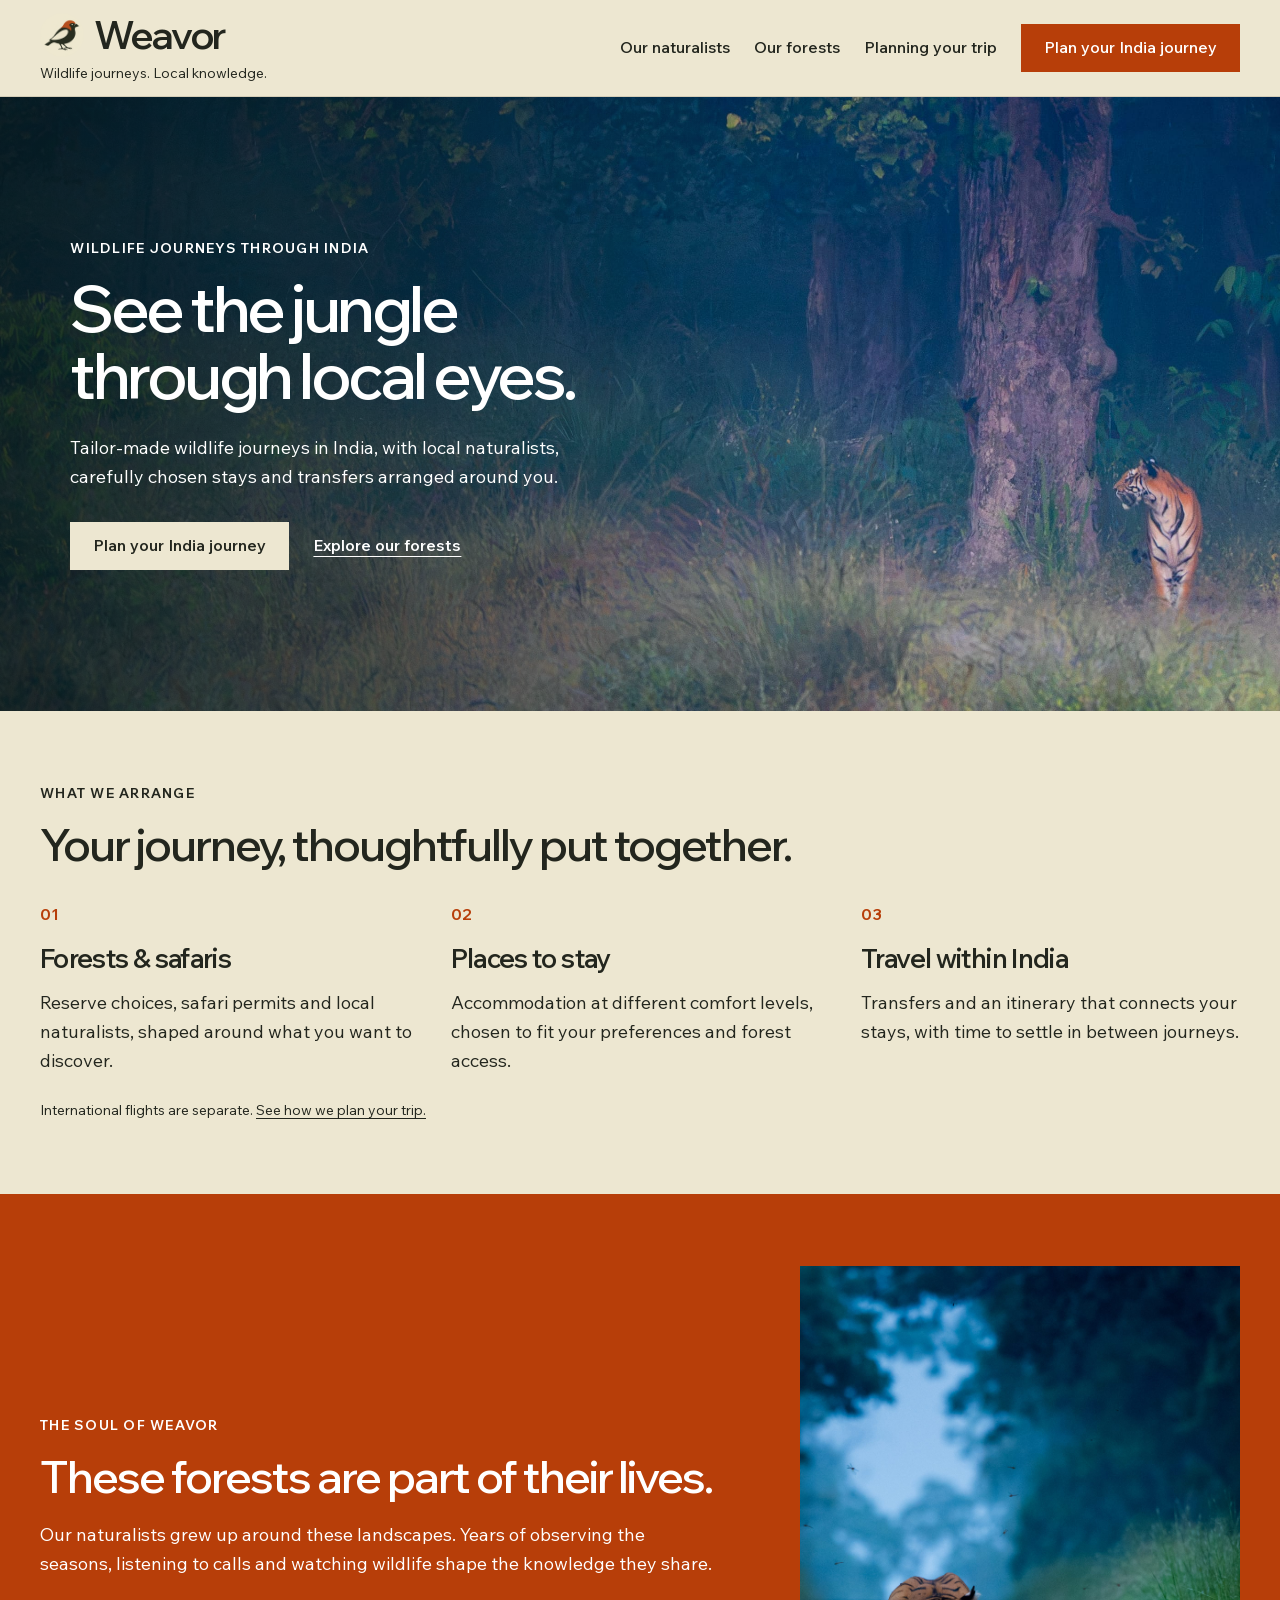
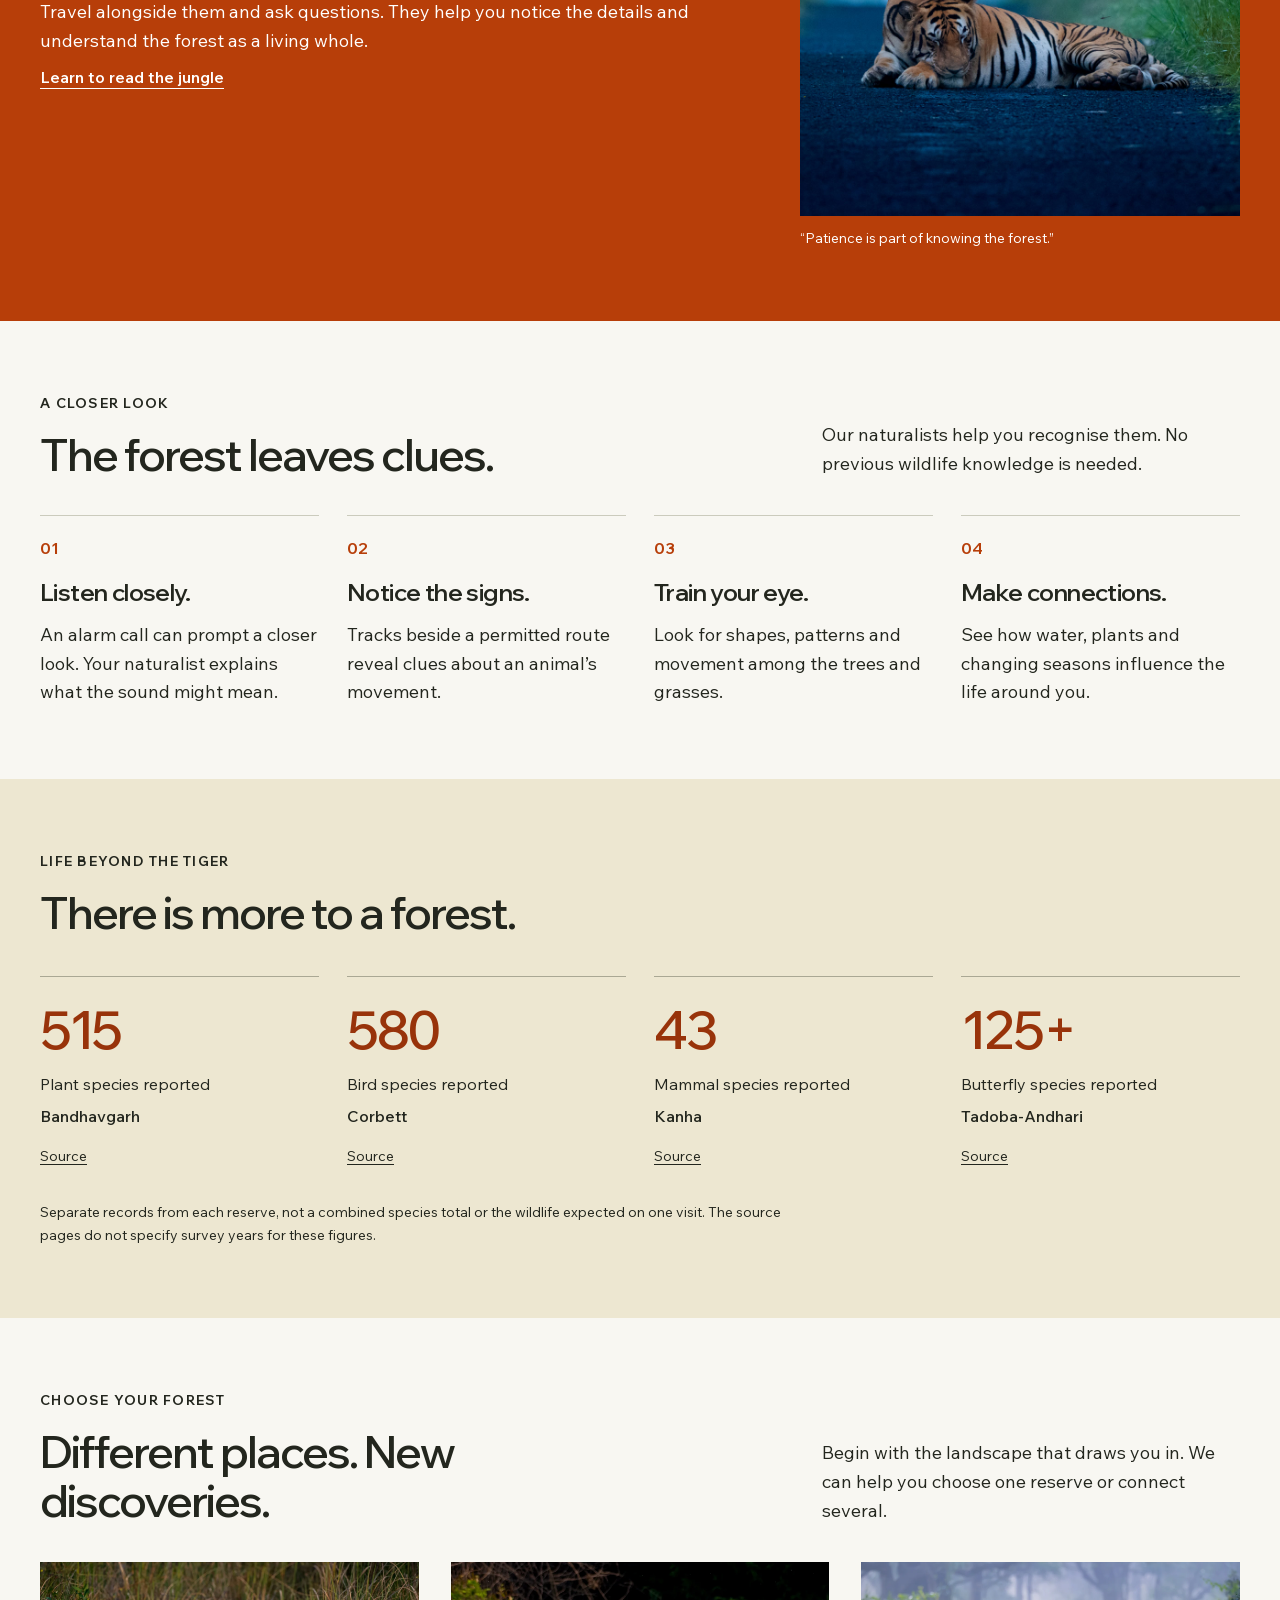
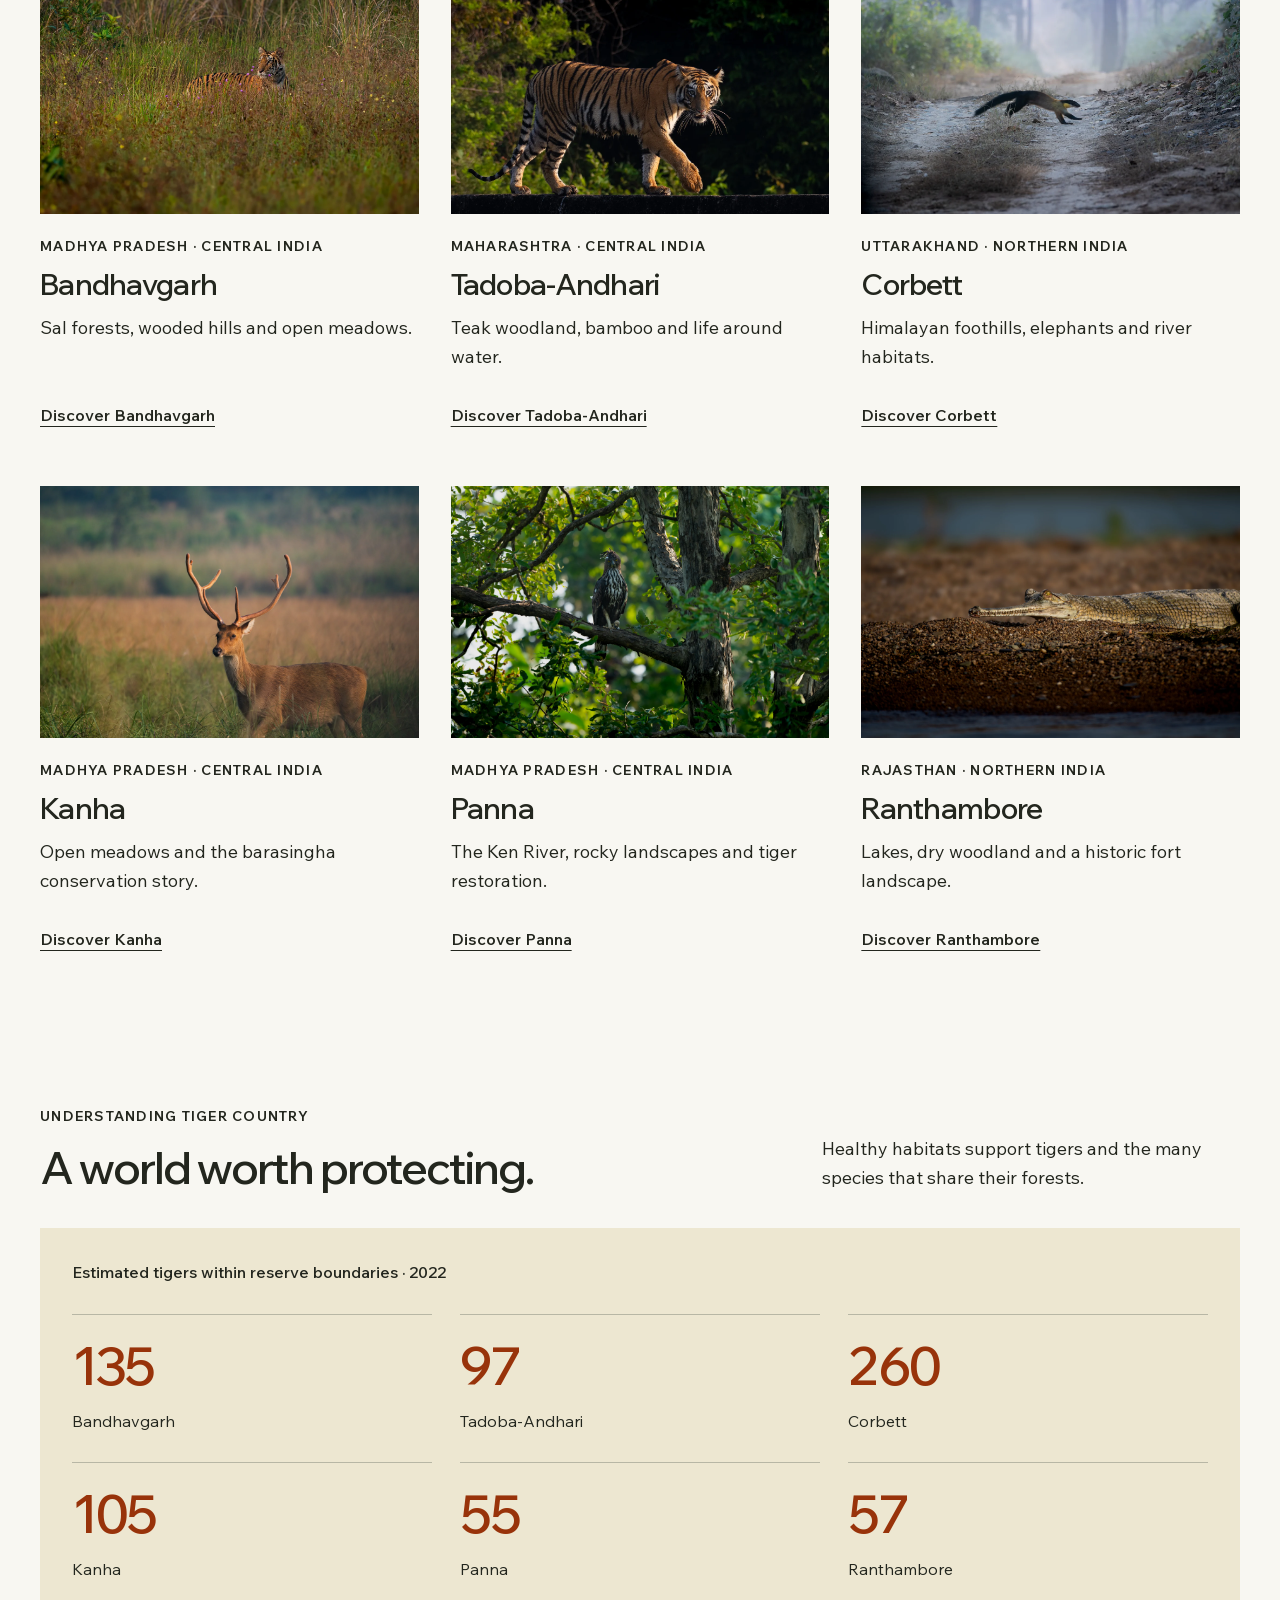
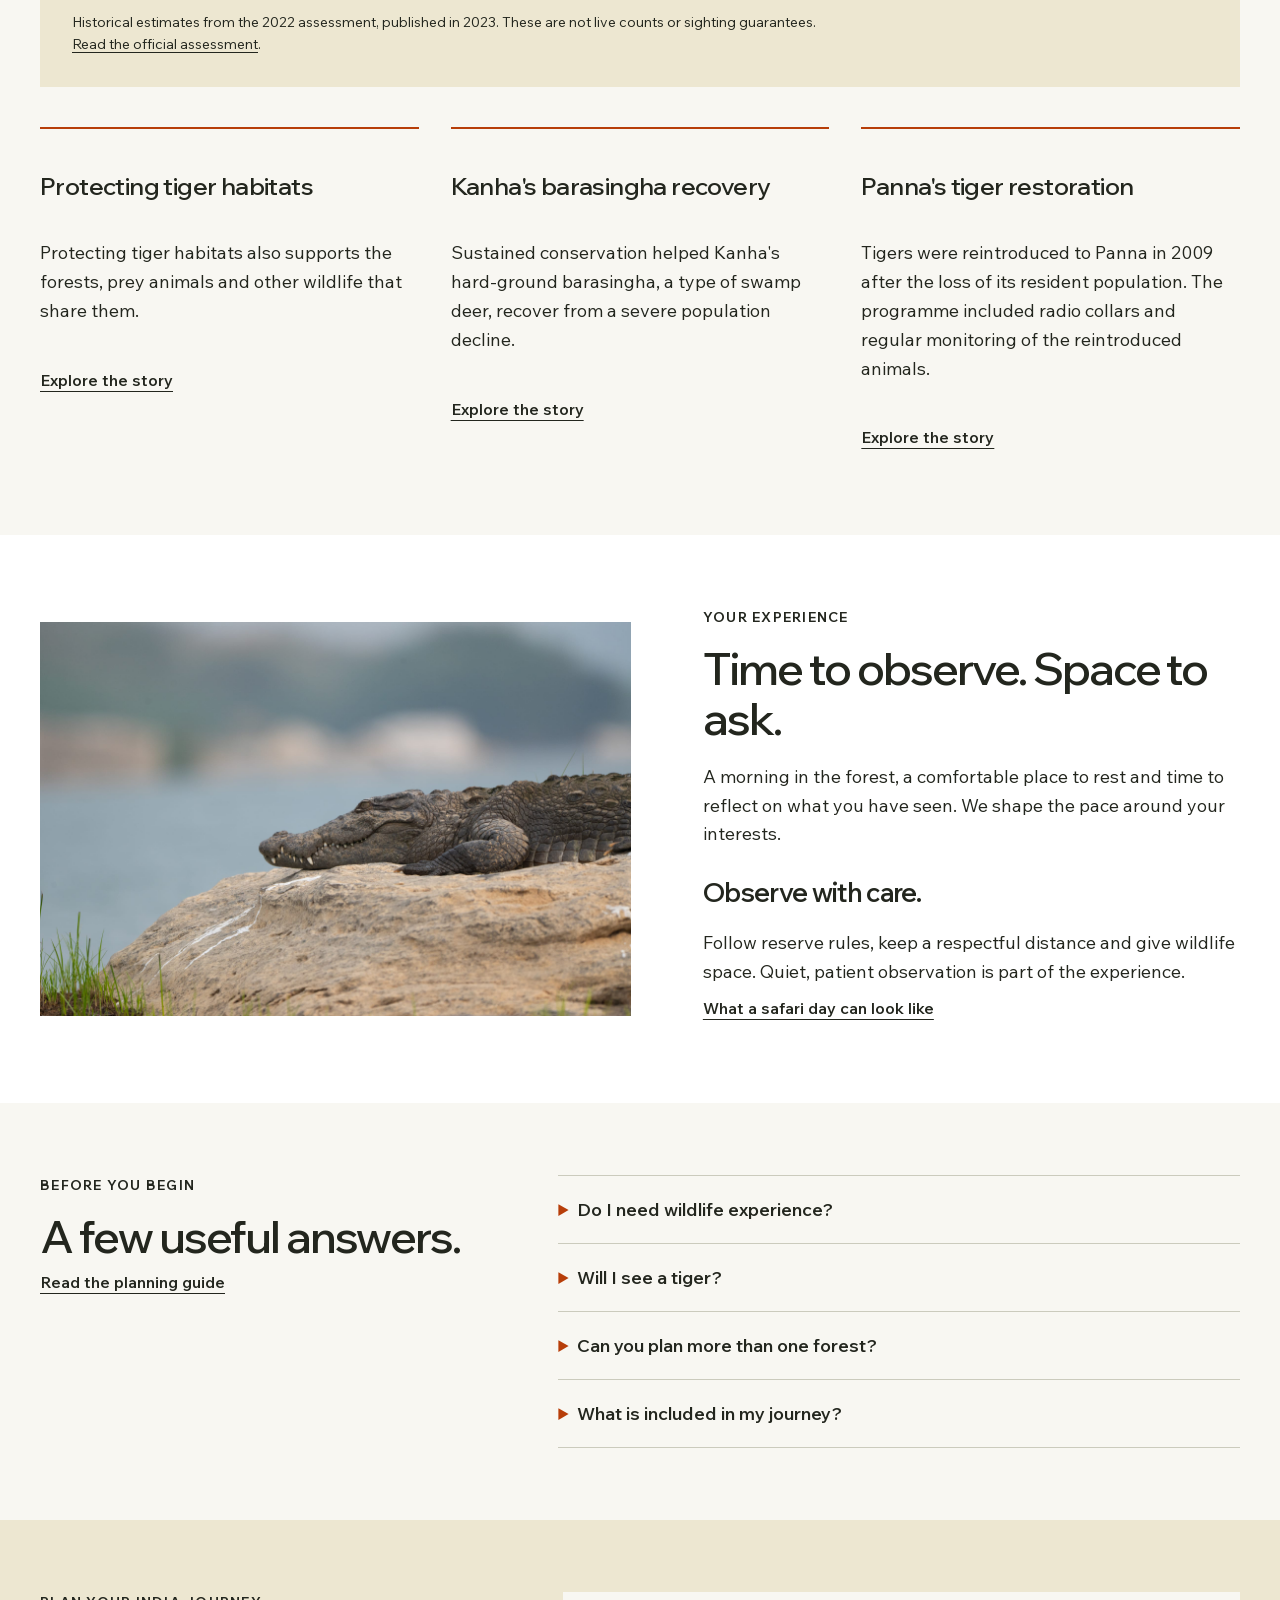
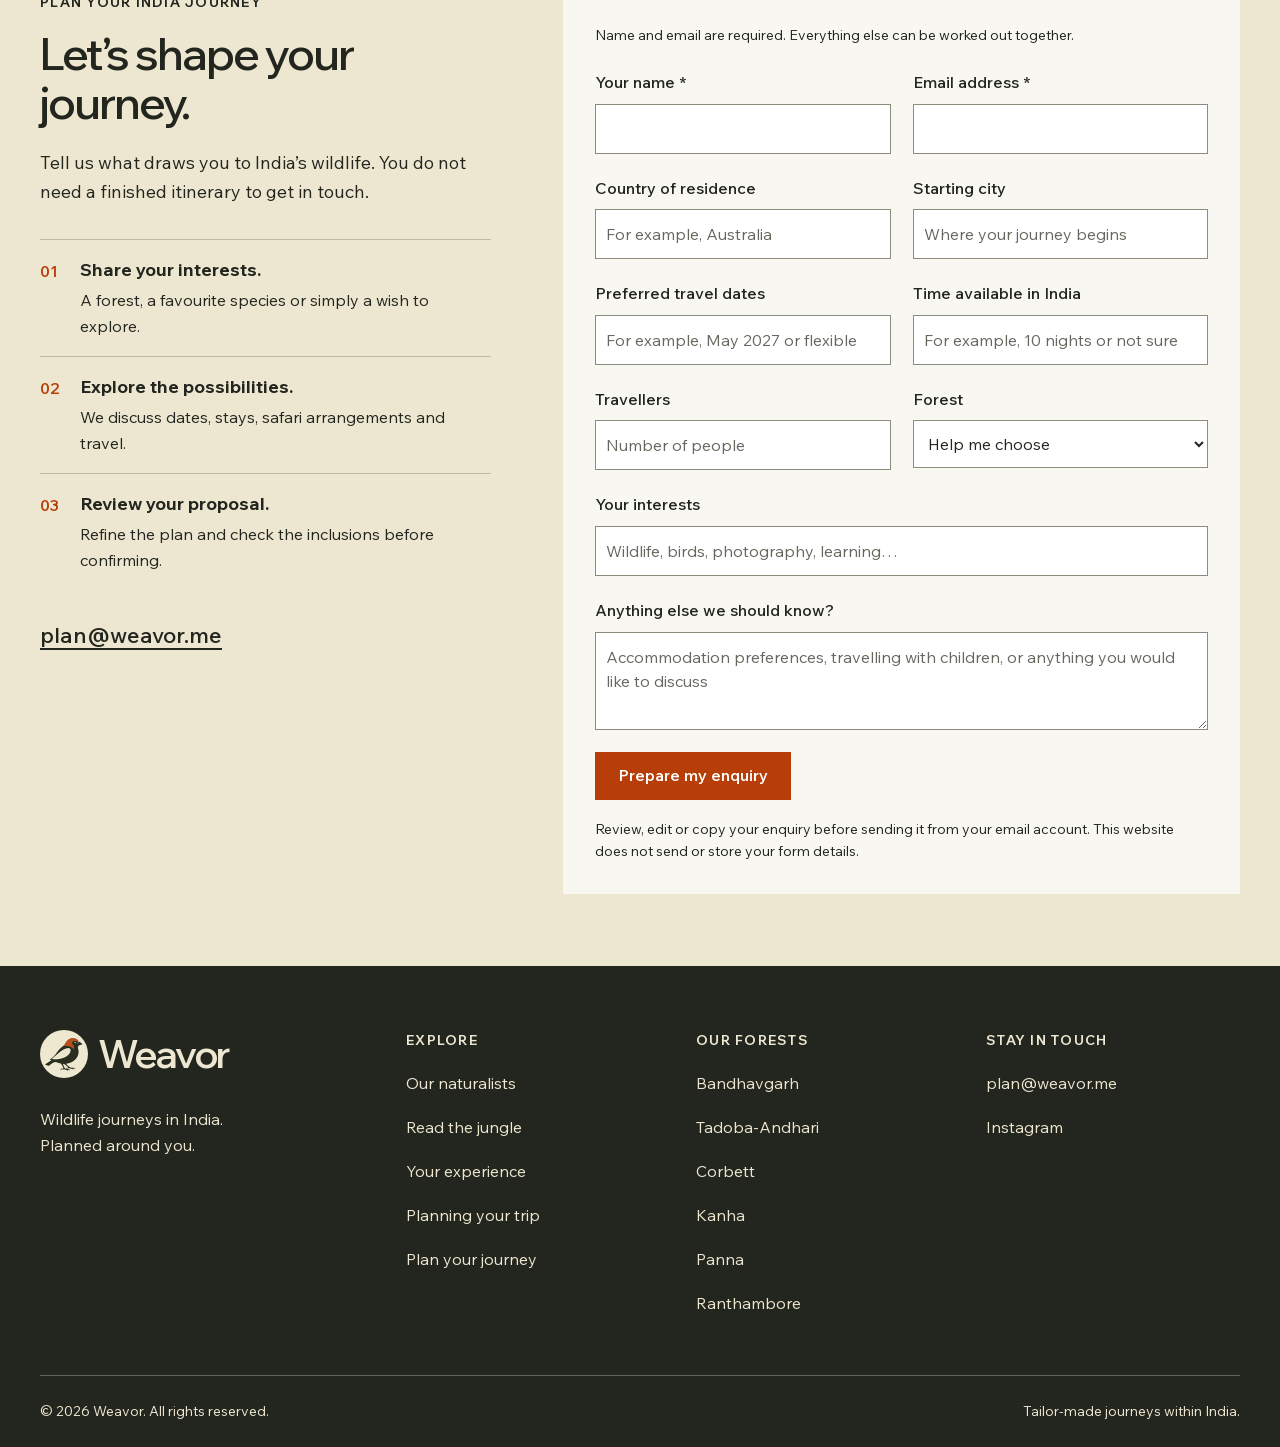
==== commit d179a87b: "Publish bird branding in header and footer" ====
--- a/index.html
+++ b/index.html
@@ -1,6 +1,6 @@
 <!doctype html>
 <html lang="en">
-  <head>
+  <head><link rel="icon" href="./favicon.ico" sizes="16x16 32x32 48x48"><link rel="icon" type="image/png" sizes="32x32" href="./weavor-bird-32.png"><link rel="icon" type="image/png" sizes="96x96" href="./weavor-bird-96.png"><link rel="apple-touch-icon" sizes="180x180" href="./apple-touch-icon.png">
     <meta charset="UTF-8" />
     <meta name="viewport" content="width=device-width, initial-scale=1.0" />
     <meta name="description" content="Tailor-made wildlife journeys in India, with local naturalists, carefully chosen stays and transfers arranged around you." />
@@ -13,8 +13,8 @@
     <meta property="og:image" content="https://weavor.me/assets/hero.jpg" />
     <meta name="twitter:card" content="summary_large_image" />
     <title>Weavor — Wildlife Journeys Through Local Eyes</title>
-    <script type="module" crossorigin src="./assets/index-GLt_zRab.js"></script>
-    <link rel="stylesheet" crossorigin href="./assets/index-CmslT5LO.css">
+    <script type="module" crossorigin src="./assets/index-DmFsi72W.js"></script>
+    <link rel="stylesheet" crossorigin href="./assets/index-CJsccUwW.css">
   </head>
   <body>
     <div id="root"></div>
--- a/assets/index-CJsccUwW.css
+++ b/assets/index-CJsccUwW.css
@@ -0,0 +1 @@
+@font-face{font-family:Madefor;src:url(../assets/madefor-text.woff2) format("woff2");font-style:normal;font-weight:100 900;font-display:swap}@font-face{font-family:MadeforDisplay;src:url(../assets/madefor-display.woff2) format("woff2");font-style:normal;font-weight:100 900;font-display:swap}:root{font-family:Madefor,Arial,sans-serif;color:#23261e;background:#f8f7f2;--rust: #b73e09;--sand: #ede7d1;--ink: #23261e;--line: #cbcbbd;--cream: #f8f7f2;font-synthesis:none;scroll-padding-top:110px}*{box-sizing:border-box}body{margin:0;-webkit-font-smoothing:antialiased;font-size:1.125rem;line-height:1.6}button,input,select,textarea{font:inherit}a{color:inherit;text-underline-offset:.22em}button,a{touch-action:manipulation;-webkit-tap-highlight-color:transparent}button{cursor:pointer}img{display:block;width:100%;height:auto;object-fit:contain}h1,h2,h3,p,figure{margin:0}h1,h2,h3{font-family:MadeforDisplay,Arial,sans-serif;font-weight:600;overflow-wrap:break-word}h1{font-size:clamp(2.75rem,4.4vw,4rem);line-height:1.07;letter-spacing:-.045em}h2{font-size:clamp(2.25rem,3.4vw,2.75rem);line-height:1.14;letter-spacing:-.035em}h3{font-size:1.625rem;line-height:1.22;letter-spacing:-.025em}p{max-width:65ch}p+p{margin-top:1rem}a:focus-visible,button:focus-visible,summary:focus-visible,input:focus-visible,select:focus-visible,textarea:focus-visible{outline:3px solid #046c9e;outline-offset:4px}::selection{background:#d7bc9b;color:var(--ink)}[hidden]{display:none!important}.wrap{width:min(1200px,calc(100% - 80px));margin-inline:auto}.section-pad{padding-block:72px}.eyebrow{font-size:.875rem;font-weight:650;letter-spacing:.09em;text-transform:uppercase;line-height:1.5;margin-bottom:16px}.section-heading{display:flex;justify-content:space-between;gap:48px;align-items:end;margin-bottom:36px}.section-heading>p{max-width:38ch}.section-heading h2{max-width:22ch}.section-heading>div{min-width:0}.section-intro{margin-top:20px;max-width:60ch}.button,.button-outline{display:inline-flex;align-items:center;justify-content:center;min-height:48px;padding:12px 22px;border:1px solid var(--rust);background:var(--rust);color:#fff;font-size:1rem;font-weight:600;line-height:1.35;text-align:center;text-decoration:none}.button:hover{background:#923207;border-color:#923207}.button:disabled{cursor:wait;opacity:.6}.button-light{background:var(--sand);border-color:var(--sand);color:var(--ink)}.button-light:hover{background:#fff;border-color:#fff}.button-outline{background:transparent;color:var(--rust)}.text-link{display:inline-flex;align-items:center;min-height:44px;font:inherit;font-size:1rem;font-weight:600;text-decoration:underline;text-underline-offset:5px;border:0;background:none;color:inherit;padding:6px 0;cursor:pointer}.actions{display:flex;flex-wrap:wrap;align-items:center;gap:16px 24px;margin-top:28px}.skip-link{position:fixed;left:20px;top:-100px;z-index:100;padding:14px;background:#fff;color:var(--ink)}.skip-link:focus{top:10px}.header{background:var(--sand);position:sticky;top:0;z-index:10;border-bottom:1px solid #d4cdb7}.header-inner{width:min(1320px,calc(100% - 80px));margin:auto;min-height:96px;display:flex;justify-content:space-between;align-items:center;gap:28px}.wordmark,.footer-wordmark{font-family:MadeforDisplay,Arial,sans-serif;font-size:2.4rem;letter-spacing:-.055em;line-height:1;text-decoration:none;font-weight:600}.wordmark .brand-tagline{display:block;font-family:Madefor,Arial,sans-serif;letter-spacing:0;font-weight:400;font-size:.875rem;line-height:1.4;margin-top:7px}.nav{display:flex;align-items:center;gap:24px}.nav>a{font-size:1rem;font-weight:550;text-decoration:none;min-height:44px;display:flex;align-items:center}.nav>a:hover{text-decoration:underline}.menu-toggle{display:none;font-size:1rem;border:1px solid var(--ink);background:transparent;padding:8px 14px;min-height:44px;color:inherit}.hero{background:var(--ink);color:var(--sand)}.hero-layout{display:grid;grid-template-columns:1fr 1.1fr;gap:48px;align-items:center;padding-block:48px}.hero-copy>p:not(.eyebrow){margin-top:24px;max-width:48ch}.hero-copy .button-light{color:var(--ink)}.hero-figure{margin:0}.hero-image{background:#34382e}.hero-figure figcaption{font-size:.875rem;margin-top:10px;line-height:1.5;color:var(--sand)}.arrange{background:var(--sand)}.three-grid,.reserve-grid,.lesson-grid{display:grid;grid-template-columns:repeat(3,minmax(0,1fr));gap:32px}.arrange h2{margin-bottom:32px}.three-grid h3{margin-bottom:14px}.three-grid p{max-width:40ch}.number{display:block;color:var(--rust);font-size:1rem;font-weight:650;margin-bottom:16px}.small-note,.source-note,.form-note{font-size:.875rem;line-height:1.6}.small-note{margin-top:24px}.split{display:grid;grid-template-columns:1fr 1fr;gap:72px;align-items:center}.split-copy>p:not(.eyebrow){margin-top:20px}.naturalists{background:var(--rust);color:#fff}.naturalists .split{grid-template-columns:1.2fr .8fr}.naturalist-figure{max-width:440px;justify-self:end}.naturalist-figure figcaption{font-size:.875rem;margin-top:12px;line-height:1.5}.lesson-grid{grid-template-columns:repeat(4,minmax(0,1fr));gap:28px}.lesson h3{font-size:1.5rem;margin-bottom:14px}.lesson{border-top:1px solid var(--line);padding-top:20px}.landscape-section{background:var(--sand)}.landscape-section figure{max-width:1200px;margin:auto}.landscape-section figcaption{padding:24px 0 0;font-size:1.125rem}.reserve-photo{position:relative;display:block;aspect-ratio:3 / 2;background:#eae6d8;margin-bottom:22px}.reserve-photo img{position:absolute;top:0;right:0;bottom:0;left:0;width:100%;height:100%;margin:0;object-fit:contain}.reserve-card .eyebrow{margin-bottom:10px}.reserve-card h3{margin-bottom:12px}.reserve-card .text-link{margin-top:12px}.more-reserve-grid{display:grid;grid-template-columns:repeat(3,minmax(0,1fr));gap:24px;margin-top:40px}.more-reserve{display:flex;flex-direction:column;align-items:start;gap:14px;padding:28px;border:1px solid var(--line);text-decoration:none}.more-reserve:hover{border-color:var(--rust);background:#f1ebd9}.more-reserve-name{font-size:1.5rem;line-height:1.25;font-weight:600}.more-reserve .eyebrow{margin:0}.conservation{background:var(--sand)}.conservation .link-list{display:flex;flex-wrap:wrap;gap:10px 28px;margin-top:24px}.experience{background:#fff}.experience .split{grid-template-columns:1.1fr 1fr}.experience h3{margin-top:28px}.faq-layout{display:grid;grid-template-columns:1fr 1.5fr;gap:64px}.faq-list details{border-bottom:1px solid var(--line)}.faq-list details:first-child{border-top:1px solid var(--line)}summary{cursor:pointer;font-size:1.125rem;font-weight:600;padding:20px 30px 20px 0;min-height:44px;line-height:1.5}summary::marker{color:var(--rust)}details p{margin-bottom:20px}.enquiry{background:var(--sand)}.enquiry-layout{display:grid;grid-template-columns:.8fr 1.2fr;gap:72px;align-items:start}.enquiry-copy>p:not(.eyebrow){margin-top:22px}.contact-email{display:block;font-size:1.375rem;font-weight:550;overflow-wrap:anywhere;margin-top:28px}.enquiry-copy>.text-link{margin-top:14px}.planning-steps{padding:0;list-style:none;counter-reset:steps;margin:32px 0 0}.planning-steps li{counter-increment:steps;padding:16px 0 16px 40px;position:relative;border-top:1px solid #bfb9a6}.planning-steps li:before{content:counter(steps,decimal-leading-zero);position:absolute;left:0;font-size:1rem;font-weight:600;color:var(--rust);top:19px}.planning-steps strong{display:block;font-size:1.125rem}.planning-steps p{font-size:1rem;margin-top:4px}.enquiry-panel{background:var(--cream);padding:32px;min-width:0}.form-grid{display:grid;grid-template-columns:1fr 1fr;gap:22px}.enquiry-panel label{display:block;font-size:1rem;font-weight:550;margin-bottom:22px}.form-grid label{margin:0}.form-grid{margin-bottom:22px}input,select,textarea{display:block;width:100%;min-width:0;max-width:100%;font-size:1rem;line-height:1.5;padding:12px 10px;border:1px solid #8c8c7d;border-radius:0;background:#fff;color:var(--ink);margin-top:8px;min-height:48px;font-weight:400}textarea{resize:vertical}input::placeholder,textarea::placeholder{color:#66685e;opacity:1}input[readonly]{background:var(--sand)}.form-note{margin-top:18px}.form-note:first-child{margin:0 0 24px}.enquiry-ready h3{margin-bottom:16px}.enquiry-ready dl{margin-block:24px}.enquiry-ready dl>div{border-top:1px solid var(--line);padding-block:12px}.enquiry-ready dt{font-size:.875rem;font-weight:600}.enquiry-ready dd{margin:4px 0 0;overflow-wrap:anywhere;white-space:pre-wrap}.enquiry-actions{display:flex;flex-wrap:wrap;gap:12px 20px;align-items:center}.copy-fallback{margin-top:16px}.copy-status{font-size:1rem;margin-top:18px}.footer{background:var(--ink);color:var(--sand);padding-top:64px}.footer-top{display:grid;grid-template-columns:1.3fr 1fr 1fr 1fr;gap:36px;padding-bottom:48px}.footer-top p:not(.eyebrow){font-size:1rem;margin-top:20px}.footer-top>div>a:not(.footer-wordmark){display:block;font-size:1rem;padding-block:8px;text-decoration:none;overflow-wrap:anywhere}.footer-top>div>a:hover{text-decoration:underline}.footer .eyebrow{margin-bottom:12px}.footer-bottom{display:flex;justify-content:space-between;gap:20px;border-top:1px solid #626455;padding-block:24px;font-size:.875rem}.breadcrumbs{font-size:1rem;margin-bottom:24px}.breadcrumbs a{display:inline-block;min-height:44px;padding-block:10px}.breadcrumbs span{margin-inline:10px}.guide-hero{background:var(--sand)}.guide-hero h1{max-width:19ch}.guide-hero .section-intro{max-width:55ch}.guide-layout{display:grid;grid-template-columns:.6fr 1.4fr;gap:64px;align-items:start}.guide-nav{position:sticky;top:128px}.guide-nav a{display:block;font-size:1rem;min-height:44px;padding-block:9px}.guide-content section+section{border-top:1px solid var(--line);padding-top:40px;margin-top:40px}.guide-content h2{font-size:2rem;margin-bottom:20px}.guide-content h3{font-size:1.375rem;margin-top:28px;margin-bottom:12px}.guide-content li{padding-left:6px;margin-block:12px}.guide-content ul{padding-left:22px}.guide-content p+p{margin-top:16px}@media(min-width:1600px){.hero-layout{gap:64px;padding-block:56px}}@media(max-width:1100px){.header-inner{width:calc(100% - 48px)}.nav{gap:16px}.nav>a{font-size:1rem}.wordmark .brand-tagline{max-width:160px}.nav .button{padding-inline:14px}.split,.enquiry-layout{gap:40px}.lesson-grid{grid-template-columns:repeat(2,minmax(0,1fr))}.hero-layout{gap:32px}.hero h1{font-size:3rem}.faq-layout{gap:40px}.footer-top{grid-template-columns:repeat(2,minmax(0,1fr))}}@media(max-width:900px){.header-inner{min-height:84px;flex-wrap:wrap;gap:0;padding-block:14px}.wordmark{font-size:2.125rem}.wordmark .brand-tagline{max-width:none}.menu-toggle{display:block}.nav{display:none;flex-basis:100%;padding-block:20px 4px;align-items:stretch;gap:4px}.nav.nav-open{display:flex;flex-direction:column}.nav>a{padding:10px 0}.nav .button{margin-top:10px;padding:12px}.hero-layout{grid-template-columns:1fr}.hero-copy{max-width:60ch}.hero h1{font-size:3rem}.hero-image{max-height:none}.hero-figure{width:100%}.reserve-grid{gap:24px}.more-reserve-grid{gap:16px}.more-reserve{padding:22px}.three-grid{gap:24px}.section-heading{display:block}.section-heading>p{margin-top:20px;max-width:60ch}.guide-layout{grid-template-columns:1fr;gap:32px}.guide-nav{position:static;display:flex;flex-wrap:wrap;gap:0 24px;padding-bottom:24px;border-bottom:1px solid var(--line)}.guide-content{max-width:65ch}.faq-layout{grid-template-columns:1fr;gap:28px}}@media(max-width:700px){body{font-size:1.0625rem}.wrap,.header-inner{width:calc(100% - 40px)}.section-pad{padding-block:48px}h1,.hero h1{font-size:2.25rem;line-height:1.12}h2{font-size:2rem}h3{font-size:1.5rem}.hero-layout{padding-block:32px;gap:28px}.hero-copy>p:not(.eyebrow){margin-top:20px}.eyebrow{font-size:.875rem;letter-spacing:.07em;margin-bottom:12px}.section-heading{margin-bottom:28px}.split,.naturalists .split,.experience .split,.enquiry-layout{grid-template-columns:1fr;gap:32px}.naturalist-figure{max-width:440px;width:100%;justify-self:start}.three-grid,.reserve-grid,.more-reserve-grid{grid-template-columns:1fr;gap:32px}.more-reserve-grid{margin-top:32px}.more-reserve{gap:12px}.reserve-photo{margin-bottom:20px}.reserve-card h3{font-size:1.5rem}.lesson-grid{gap:28px 24px}.lesson h3{font-size:1.375rem}.enquiry-panel{padding:24px}.enquiry-layout{gap:32px}.form-grid{gap:20px;grid-template-columns:1fr}.footer-top{gap:36px 24px}.footer{padding-top:48px}.footer-bottom,.footer-bottom span{display:block}.footer-bottom span+span{margin-top:10px}.guide-content h2{font-size:1.75rem}.guide-content h3{font-size:1.375rem}.guide-content section+section{padding-top:32px;margin-top:32px}}@media(max-width:374px){.wordmark .brand-tagline{max-width:180px;font-size:.875rem}.lesson-grid,.footer-top{grid-template-columns:1fr}.enquiry-panel{padding:20px}.enquiry-actions>*{width:100%}.actions{gap:12px}.button{padding-inline:16px}}@media(prefers-reduced-motion:reduce){*{scroll-behavior:auto!important;transition:none!important}}.footer-top>div>a:not(.footer-wordmark){min-height:44px}h1,h2{font-weight:550}h2{font-size:clamp(2.25rem,3.5vw,3.875rem);letter-spacing:-.045em;line-height:1.1}.cover{position:relative;isolation:isolate;background:var(--ink);color:#fff}.cover-media{margin:0}.cover-media img{width:100%;height:100%;object-fit:cover;object-position:var(--cover-position)}.cover--overlay .cover-media{position:absolute;top:0;right:0;bottom:0;left:0}.cover--overlay:after{content:"";position:absolute;top:0;right:0;bottom:0;left:0;z-index:0;pointer-events:none;background:linear-gradient(90deg,rgba(7,22,23,.78) 0%,rgba(7,22,23,.58) 30%,rgba(7,22,23,.12) 60%,transparent 78%)}.cover-content{position:relative;z-index:1;width:89%;margin:0 auto;padding:64px 0}.cover--overlay .cover-content{min-height:max(clamp(560px,48vw,780px),calc(100vw / var(--cover-max-aspect, 3)));display:flex;align-items:center}.cover-copy{width:min(660px,56vw)}.cover h1{font-size:clamp(3.25rem,5vw,5.5rem);font-weight:550;line-height:1.04;letter-spacing:-.055em;text-wrap:balance}.cover-deck{margin-top:26px;max-width:46ch}.cover .actions{margin-top:30px}.cover .text-link{color:#fff}.cover .button-light{color:var(--ink)}.cover .eyebrow{color:#fff}.forest-cover.cover--overlay .cover-copy{width:min(520px,30vw)}.forest-cover h1{font-size:clamp(2.75rem,4.4vw,4.5rem)}.cover-location{display:block;font-family:Madefor,Arial,sans-serif;font-size:clamp(1.125rem,1.6vw,1.5rem);font-weight:400;letter-spacing:0;line-height:1.5;margin-top:16px}.cover .breadcrumbs{margin-bottom:24px}.cover--below{display:flex;flex-direction:column}.cover--below .cover-media{aspect-ratio:auto}.cover--below .cover-media img{height:auto}.cover--below .cover-copy{width:100%;display:grid;grid-template-columns:1.15fr 1fr;column-gap:64px}.cover--below .cover-content{order:-1;max-width:1200px;padding-block:40px}.cover--below .breadcrumbs{grid-column:1 / -1;margin-bottom:20px}.cover--below h1{grid-column:1;grid-row:1 / 3}.cover--below .cover-deck{grid-column:2;margin-top:0}.cover--below .actions{grid-column:2;margin-top:20px}.visually-hidden{position:absolute;width:1px;height:1px;padding:0;margin:-1px;overflow:hidden;clip:rect(0,0,0,0);white-space:nowrap;border:0}.reserve-card{display:flex;flex-direction:column;min-width:0}.reserve-card h3{font-weight:550;font-size:clamp(1.625rem,2.25vw,2rem)}.reserve-card .reserve-description{margin-bottom:22px}.reserve-card>.text-link{margin-top:auto;align-self:start}.reserve-card .eyebrow{min-height:0}.reserve-grid{row-gap:48px}.image-fallback{position:absolute;top:0;right:0;bottom:0;left:0;display:flex;align-items:center;justify-content:center;padding:24px;font-size:1rem;color:var(--ink);text-align:center}.biodiversity{background:var(--sand)}.biodiversity-grid,.tiger-grid{padding:0;display:grid;margin:38px 0 28px;gap:28px}.biodiversity-grid{grid-template-columns:repeat(4,minmax(0,1fr))}.biodiversity-grid>div{display:flex;flex-direction:column;border-top:1px solid #aaa894;padding-top:24px}.biodiversity-grid dt{font-size:1rem}.biodiversity-grid dt span{display:block;margin-top:6px;font-weight:550}.biodiversity-grid dd,.tiger-grid dd{order:-1;margin:0 0 14px;color:#98330a;font-family:MadeforDisplay,Arial,sans-serif;font-size:clamp(2.5rem,4.1vw,4rem);font-weight:550;letter-spacing:-.045em;line-height:1.1}.biodiversity-grid a{margin-top:auto;padding-top:16px;min-height:44px;font-size:.875rem;text-decoration:underline;align-self:start}.biodiversity .source-note{max-width:85ch}.conservation{background:var(--cream)}.tiger-panel{padding:32px;background:var(--sand)}.data-label{font-size:1rem;font-weight:550}.tiger-grid{grid-template-columns:repeat(3,minmax(0,1fr));margin-block:28px}.tiger-grid>div{display:flex;flex-direction:column;border-top:1px solid #b8b7a5;padding-top:22px}.tiger-grid dt{font-size:1rem}.tiger-panel .source-note{max-width:85ch}.conservation-stories{display:grid;grid-template-columns:repeat(3,minmax(0,1fr));gap:32px;margin-top:40px}.conservation-story{border-top:2px solid var(--rust);padding-top:22px}.conservation-story summary{font-family:MadeforDisplay,Arial,sans-serif;font-size:1.5rem;font-weight:550;letter-spacing:-.025em;line-height:1.25}.conservation-story p{margin-top:18px}.conservation-story .text-link{display:inline-block;margin-top:16px}@media(min-width:701px){.conservation-story summary{pointer-events:none;list-style:none}.conservation-story summary::-webkit-details-marker{display:none}}@media(min-width:701px)and (max-width:1100px){.reserve-grid{grid-template-columns:repeat(2,minmax(0,1fr))}}@media(max-width:900px){.cover--below .cover-content{order:0}.cover--overlay .cover-media{position:static}.cover--overlay:after{display:none}.cover-media,.cover--below .cover-media{aspect-ratio:3 / 2}.cover--overlay .cover-content{min-height:0;display:block}.cover-content,.cover--below .cover-content{width:calc(100% - 64px);padding:36px 0 40px}.cover-copy,.forest-cover.cover--overlay .cover-copy,.cover--below .cover-copy{width:100%;display:block}.cover h1{font-size:clamp(2.75rem,6vw,3.5rem)}.cover--below .cover-deck,.cover-deck{margin-top:22px}.cover .actions{margin-top:24px}.cover .breadcrumbs{margin-bottom:24px}}@media(max-width:700px){h2{font-size:2.25rem;line-height:1.12}.cover-content,.cover--below .cover-content{width:calc(100% - 40px);padding-block:32px 36px}.cover h1{font-size:clamp(2.5rem,10.8vw,3rem)}.forest-cover h1{font-size:clamp(2.125rem,9.5vw,2.75rem)}.cover-location{font-size:1.125rem;margin-top:14px}.cover-deck{margin-top:20px}.cover .actions{gap:16px}.reserve-card .eyebrow{min-height:0}.biodiversity-grid,.tiger-grid{grid-template-columns:repeat(2,minmax(0,1fr));gap:26px 20px}.biodiversity-grid{margin-block:28px}.biodiversity-grid dd,.tiger-grid dd{font-size:2.75rem}.tiger-panel{padding:24px 20px}.conservation-stories{display:block;margin-top:28px}.conservation-story{padding-block:0;border-top:1px solid var(--line)}.conservation-story:last-child{border-bottom:1px solid var(--line)}.conservation-story summary{padding-block:22px;min-height:44px;font-size:1.375rem;cursor:pointer}.conservation-story p{margin:0}.conservation-story>div{padding-bottom:24px}.reserve-grid{row-gap:40px}}@media(min-width:901px){.forest-cover.cover--protected .cover-media{left:34%;display:flex;align-items:center}.forest-cover.cover--protected .cover-media img{height:auto;object-fit:contain}.forest-cover.cover--protected .cover-content{min-height:max(560px,calc(66vw / var(--cover-max-aspect)))}.forest-cover.cover--protected:after{background:linear-gradient(90deg,var(--ink) 0%,var(--ink) 30%,transparent 49%)}}.wordmark{display:grid;grid-template-columns:44px auto;column-gap:10px;align-items:center;flex-shrink:0}.brand-bird{width:44px;height:44px;object-fit:contain;border-radius:50%;flex:0 0 auto}.brand-name{white-space:nowrap}.wordmark .brand-tagline{grid-column:1 / -1}.footer-wordmark{display:inline-flex;gap:10px;align-items:center}.footer-wordmark .brand-bird{width:48px;height:48px}@media(max-width:900px){.wordmark{grid-template-columns:36px auto;column-gap:8px}.wordmark .brand-bird{width:36px;height:36px}}@media(max-width:700px){.footer-top>div:first-child{grid-column:1 / -1}}
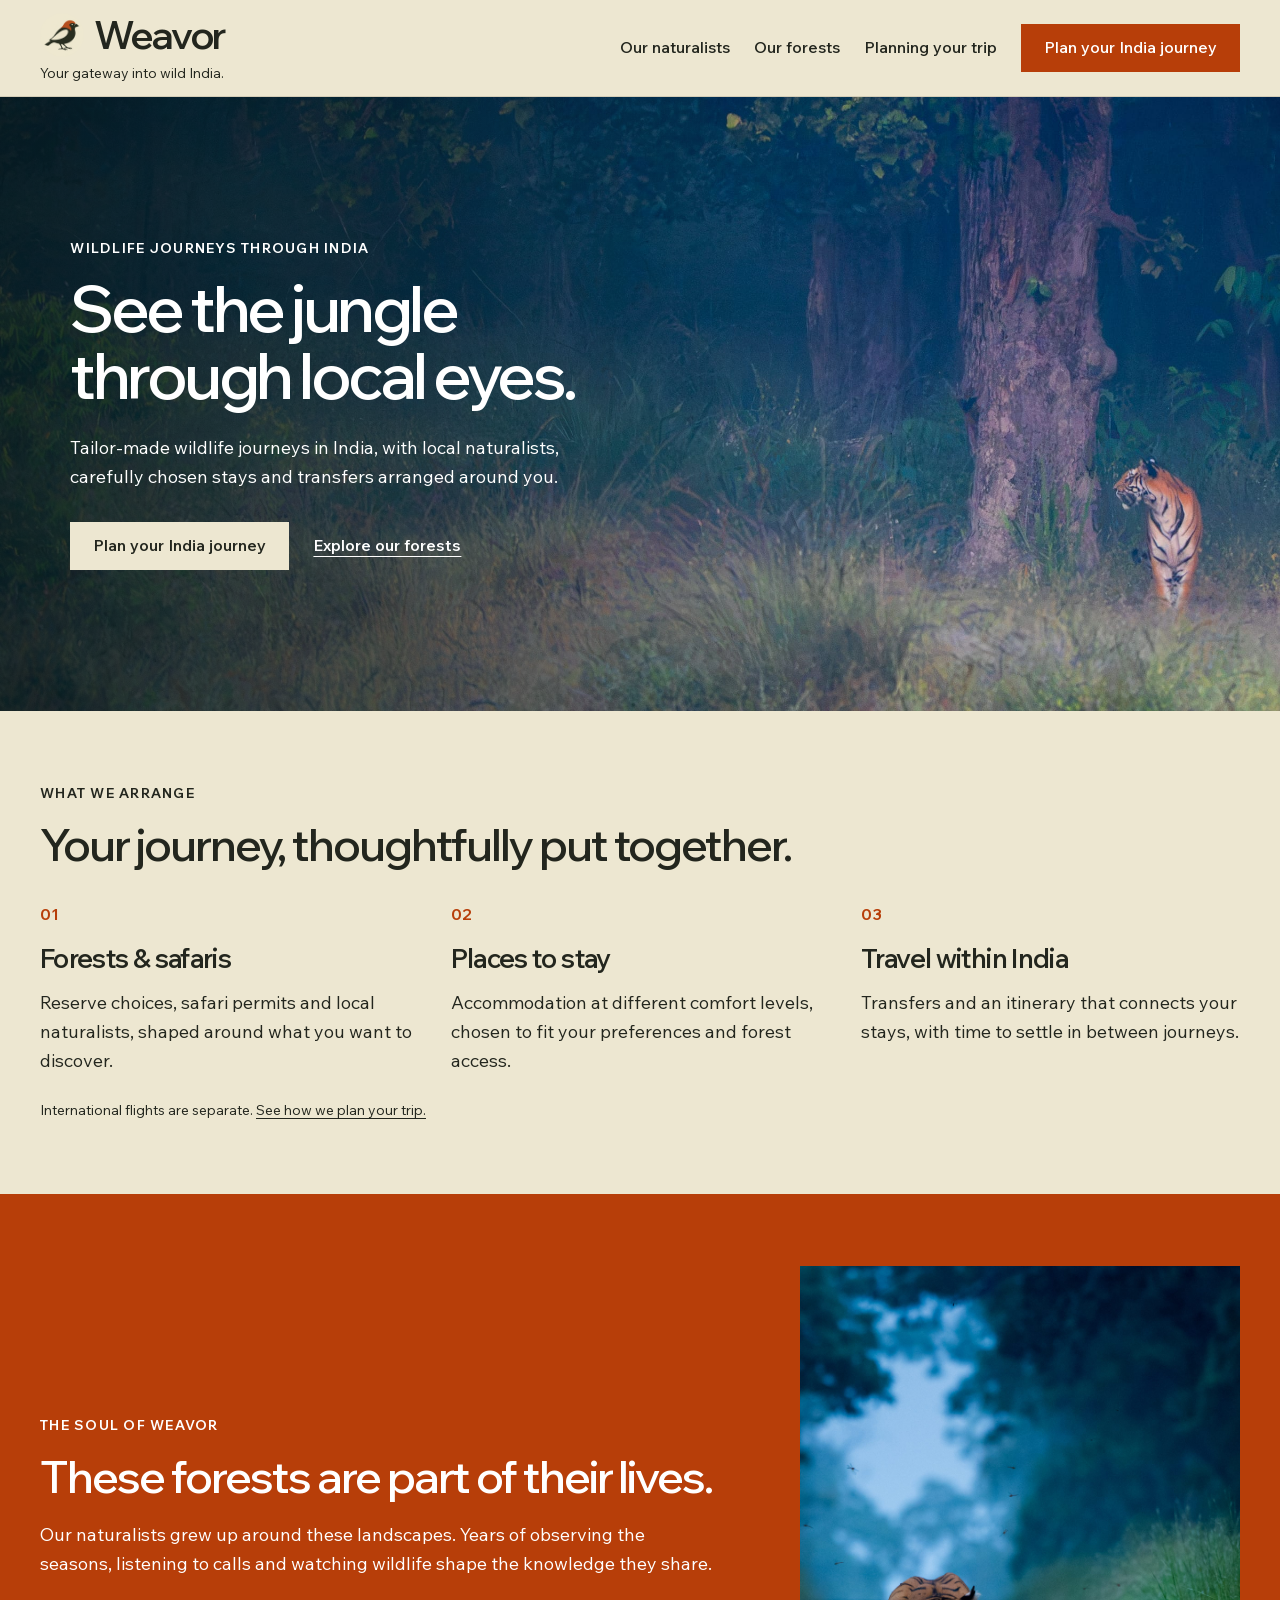
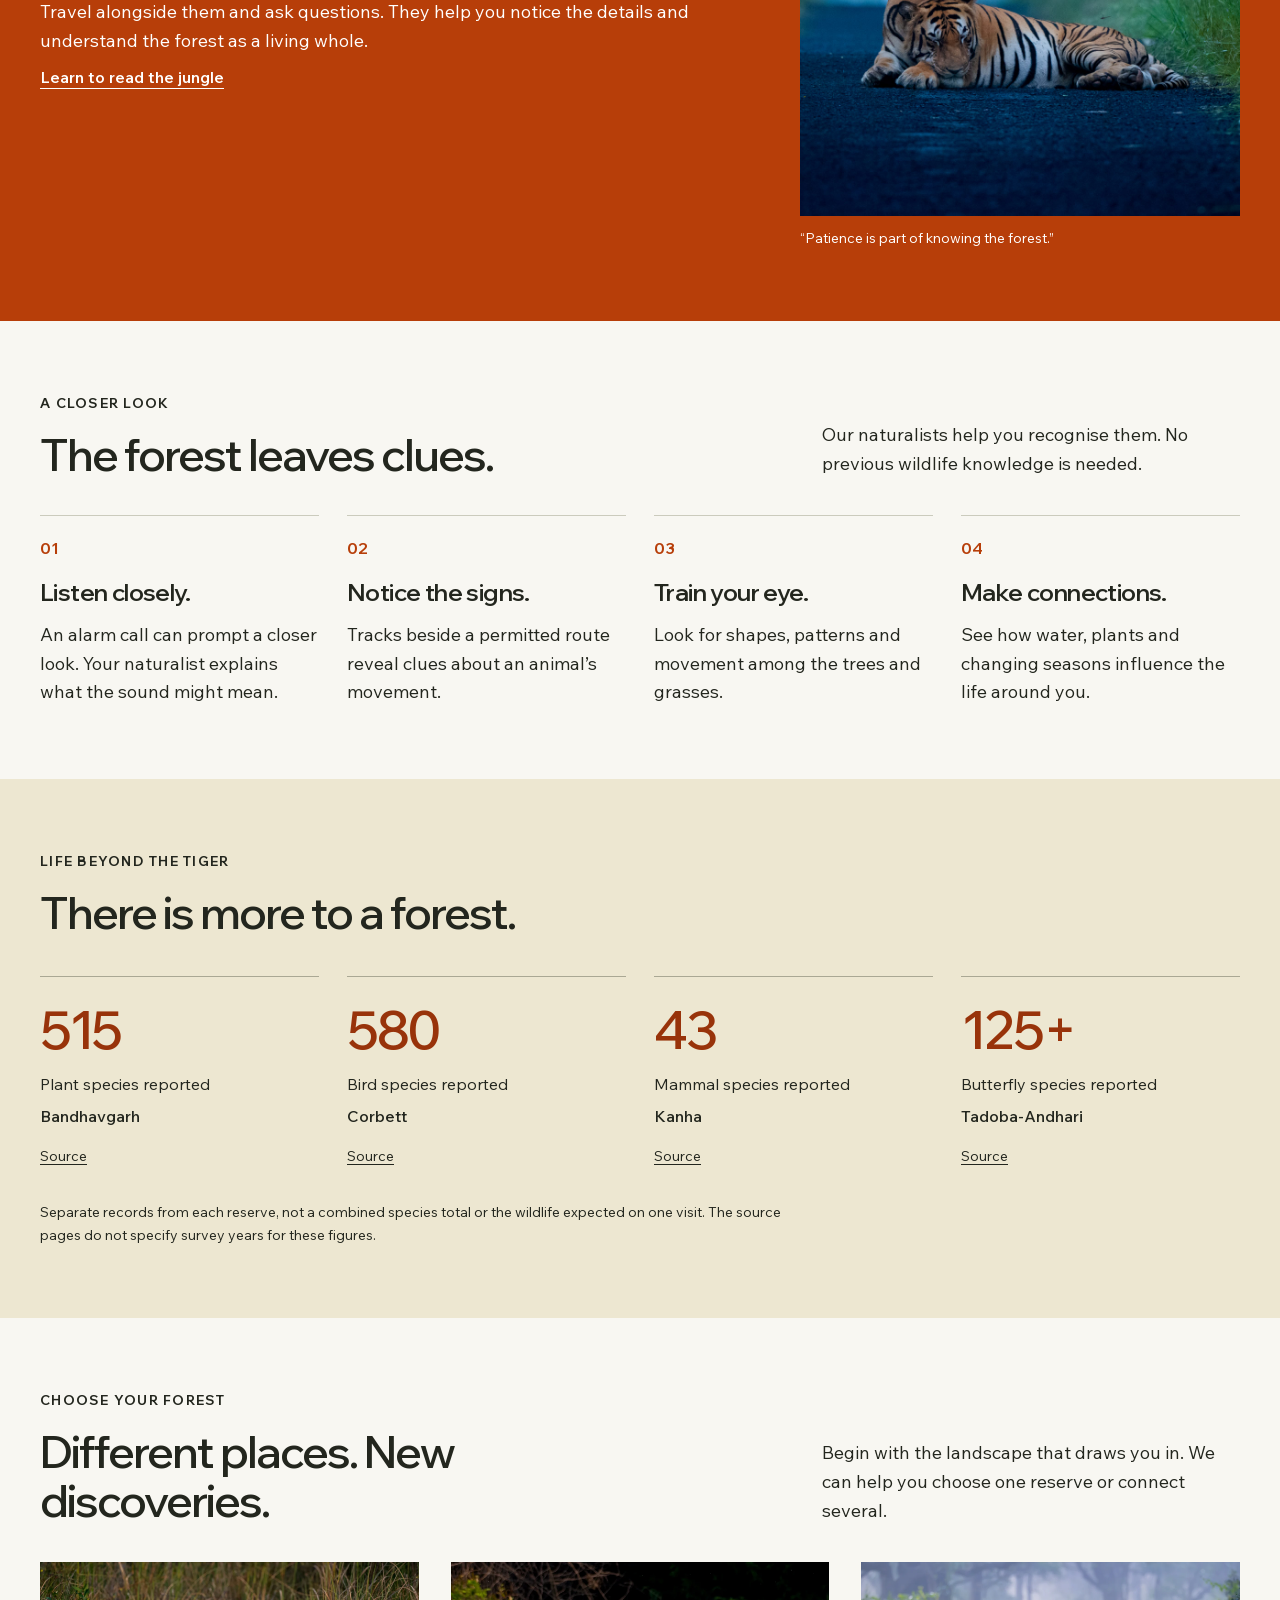
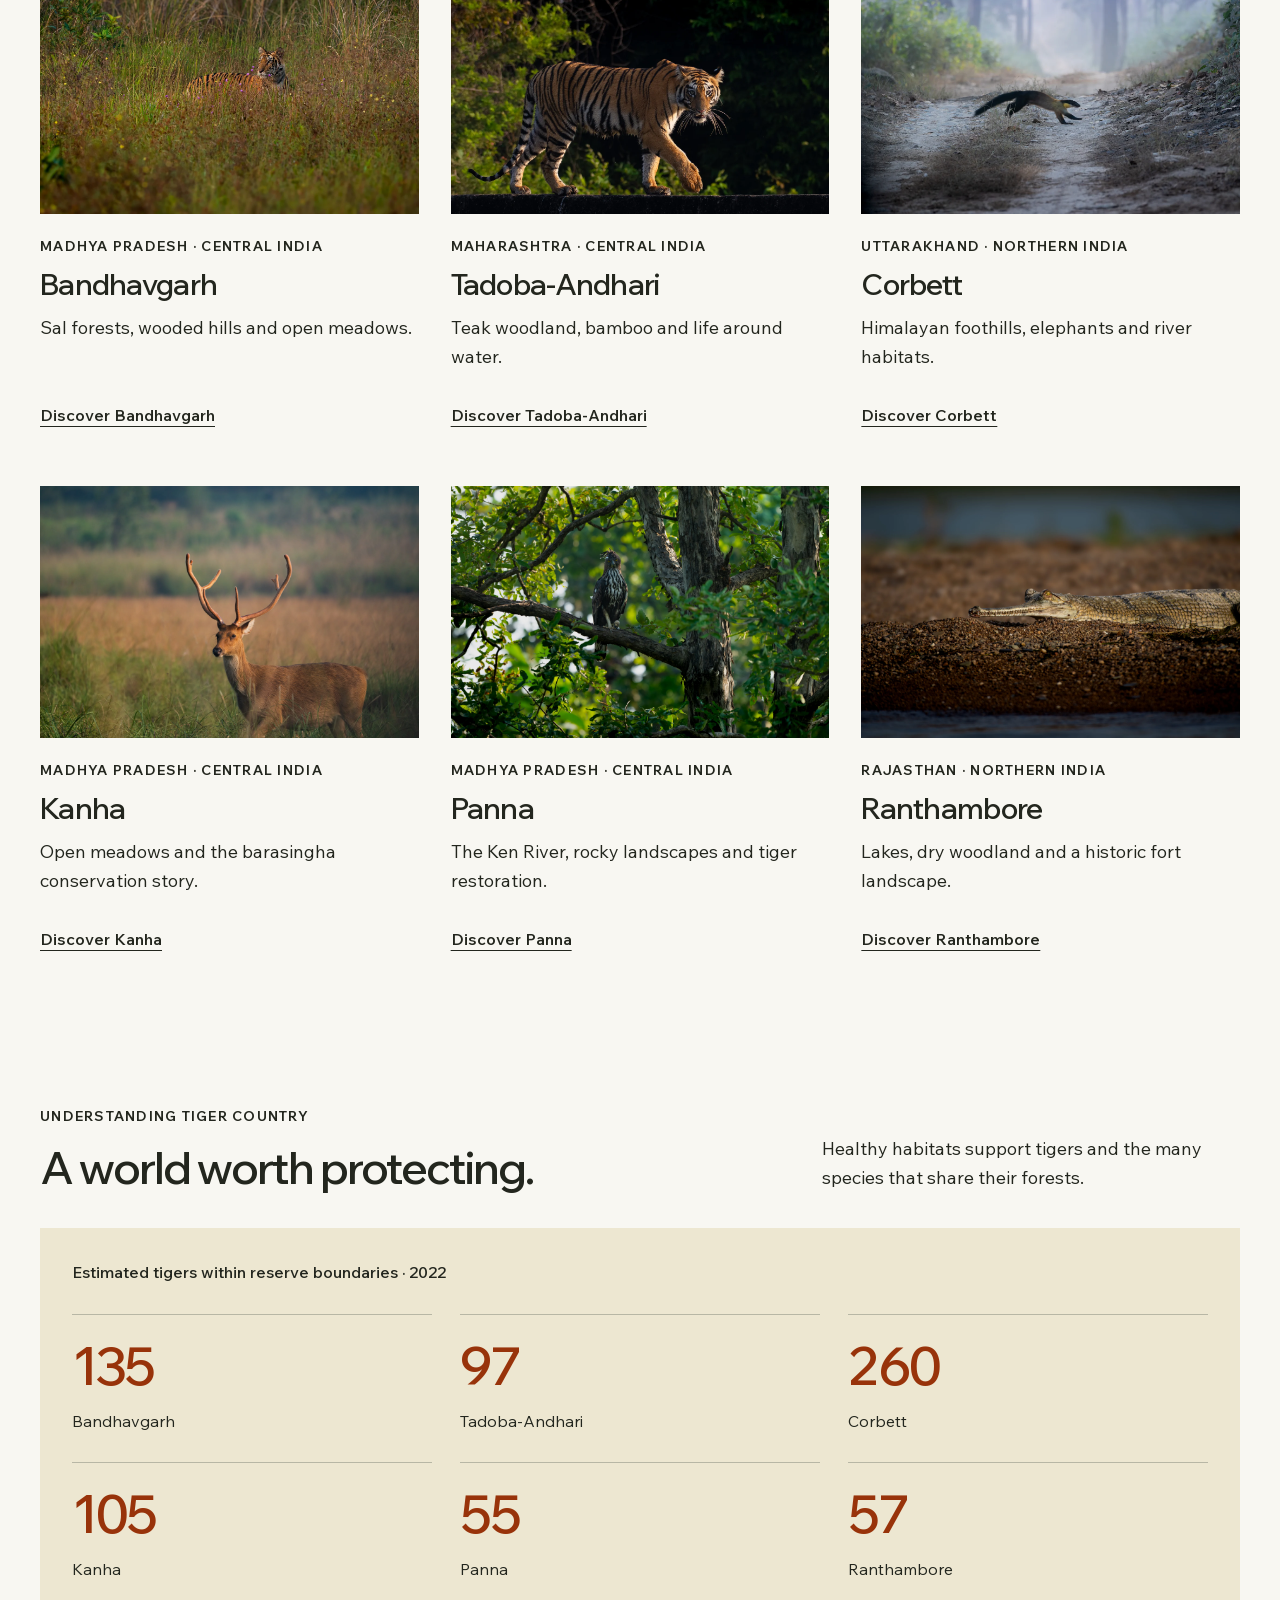
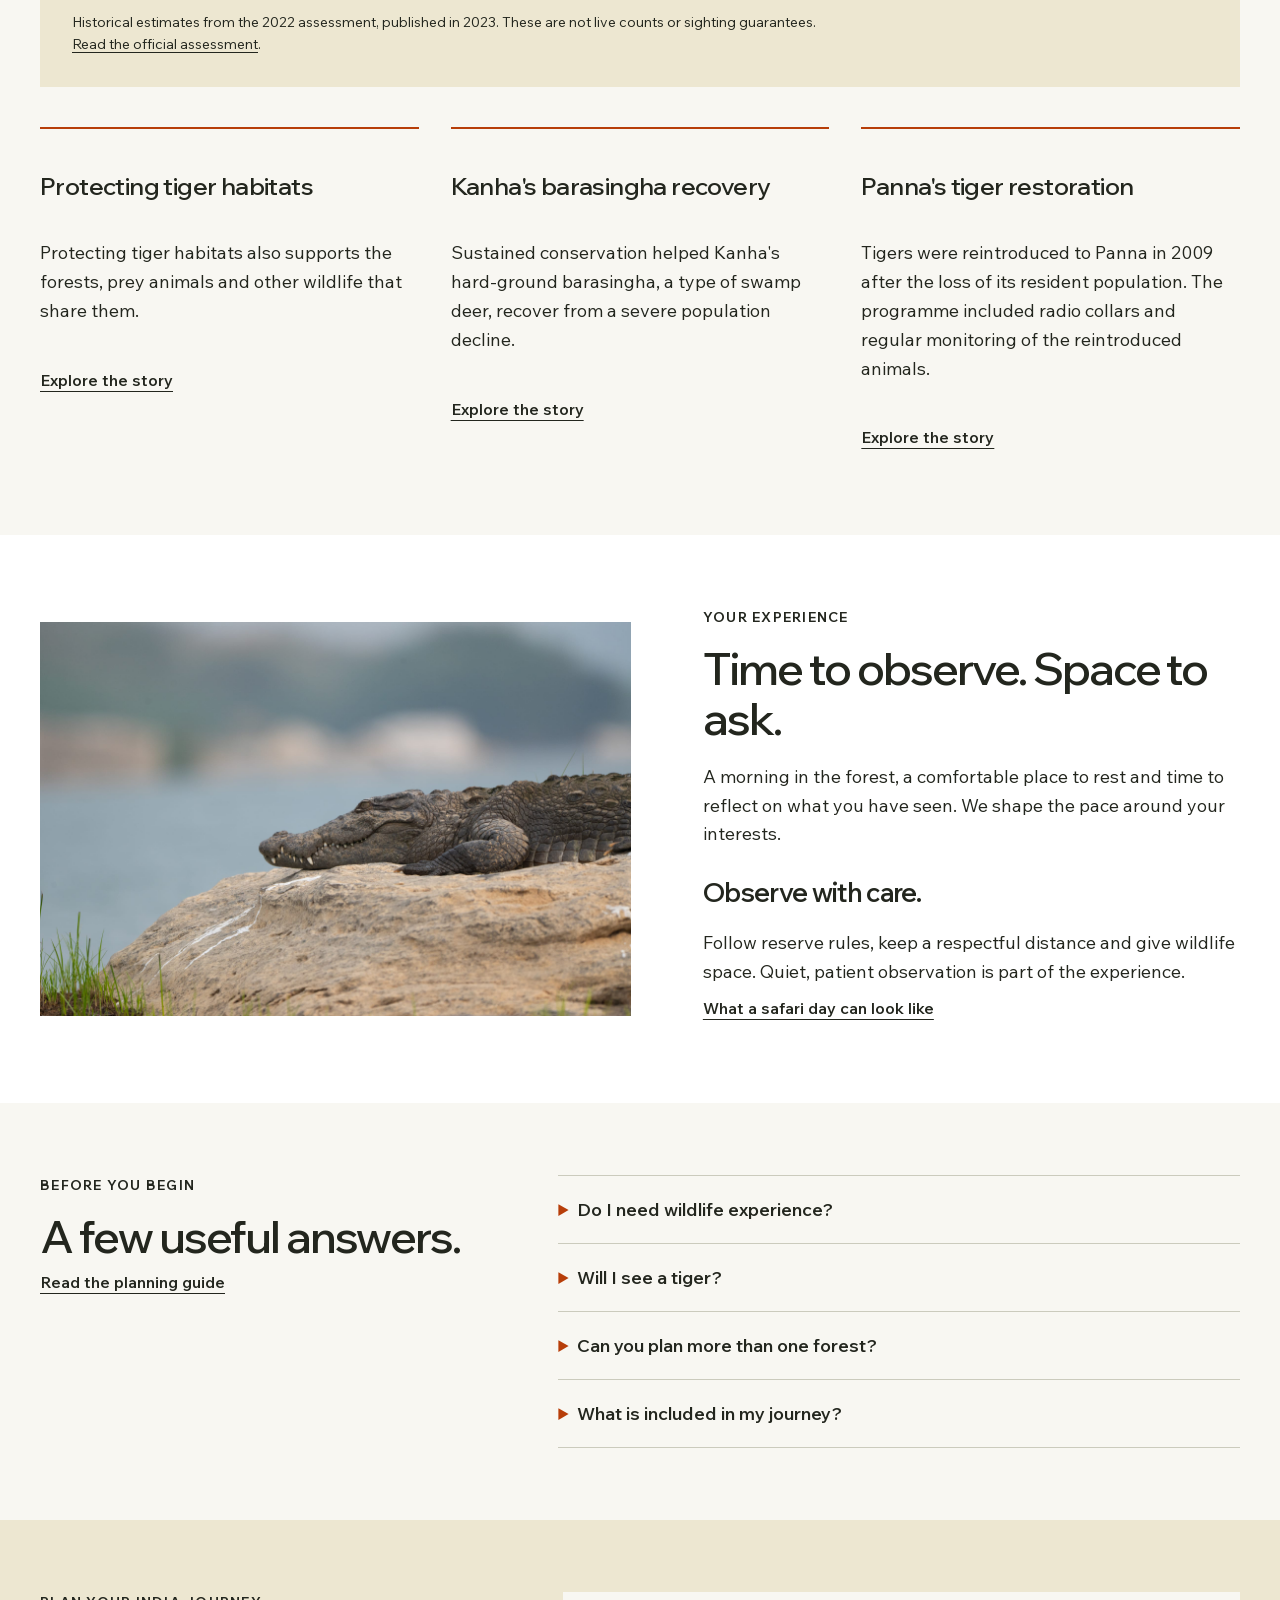
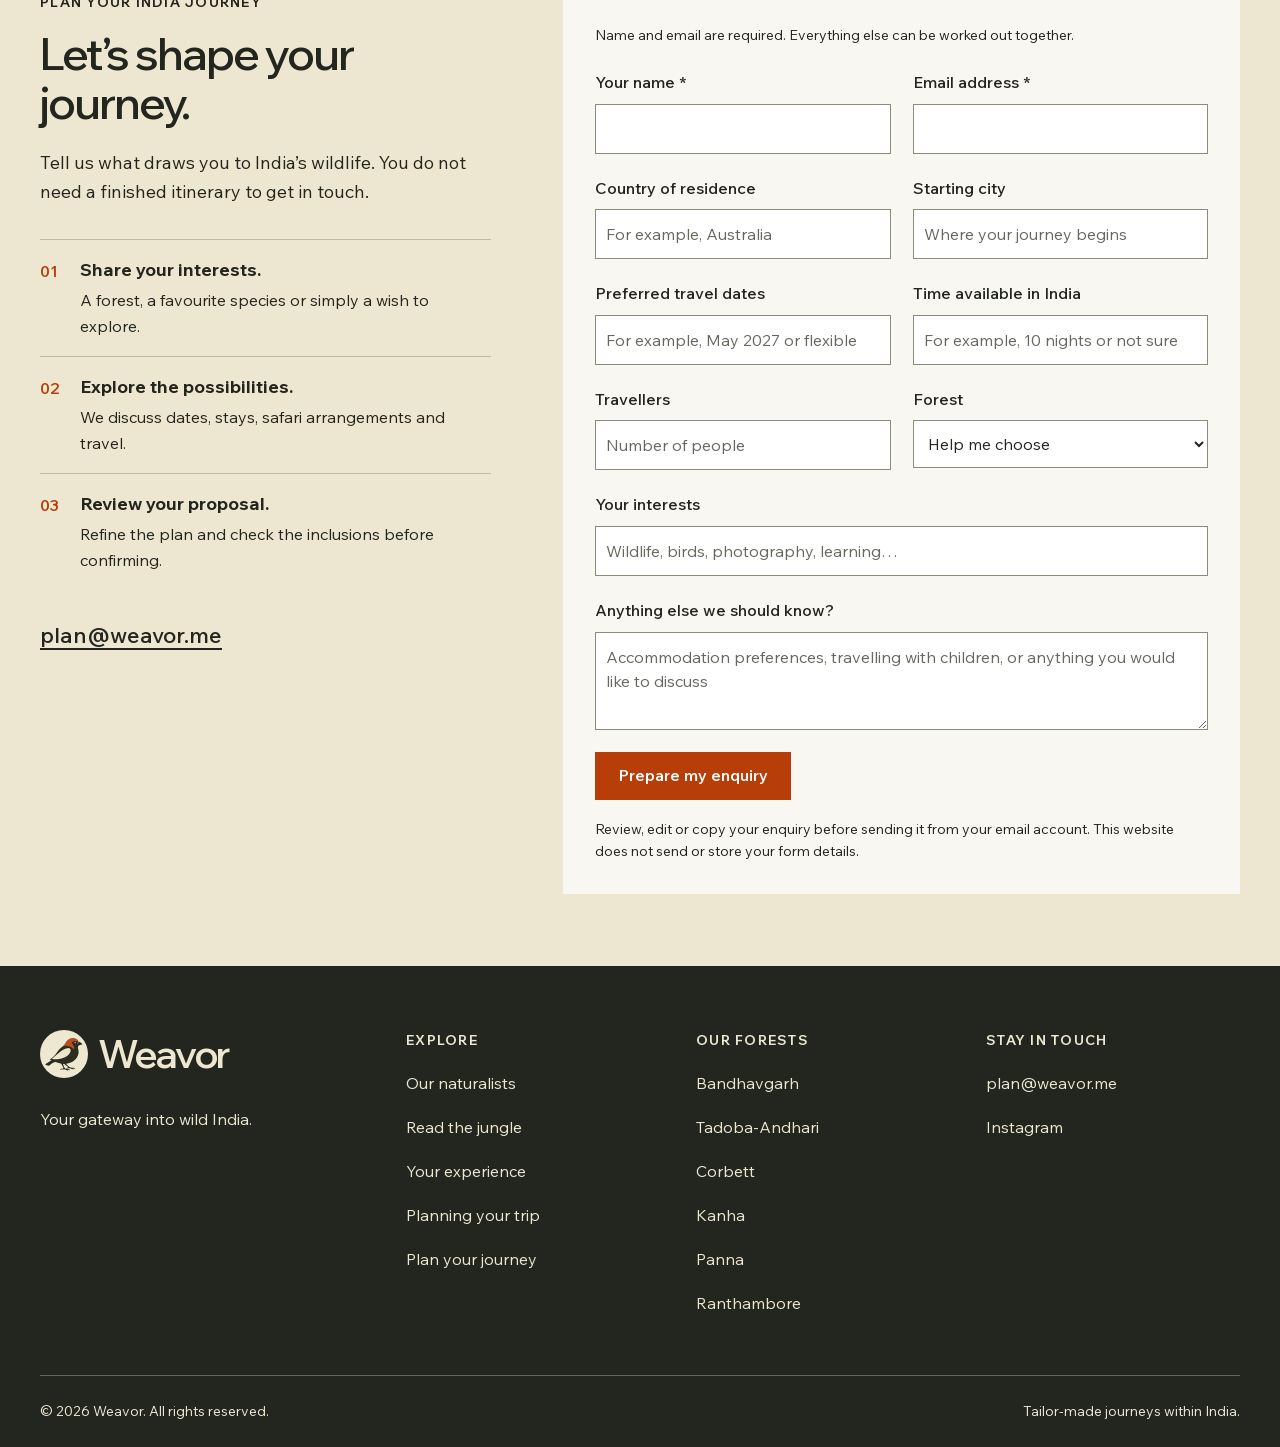
==== commit 0c9e67ce: "Publish new header and footer tagline" ====
--- a/index.html
+++ b/index.html
@@ -13,7 +13,7 @@
     <meta property="og:image" content="https://weavor.me/assets/hero.jpg" />
     <meta name="twitter:card" content="summary_large_image" />
     <title>Weavor — Wildlife Journeys Through Local Eyes</title>
-    <script type="module" crossorigin src="./assets/index-DmFsi72W.js"></script>
+    <script type="module" crossorigin src="./assets/index-DbARD9lP.js"></script>
     <link rel="stylesheet" crossorigin href="./assets/index-CJsccUwW.css">
   </head>
   <body>
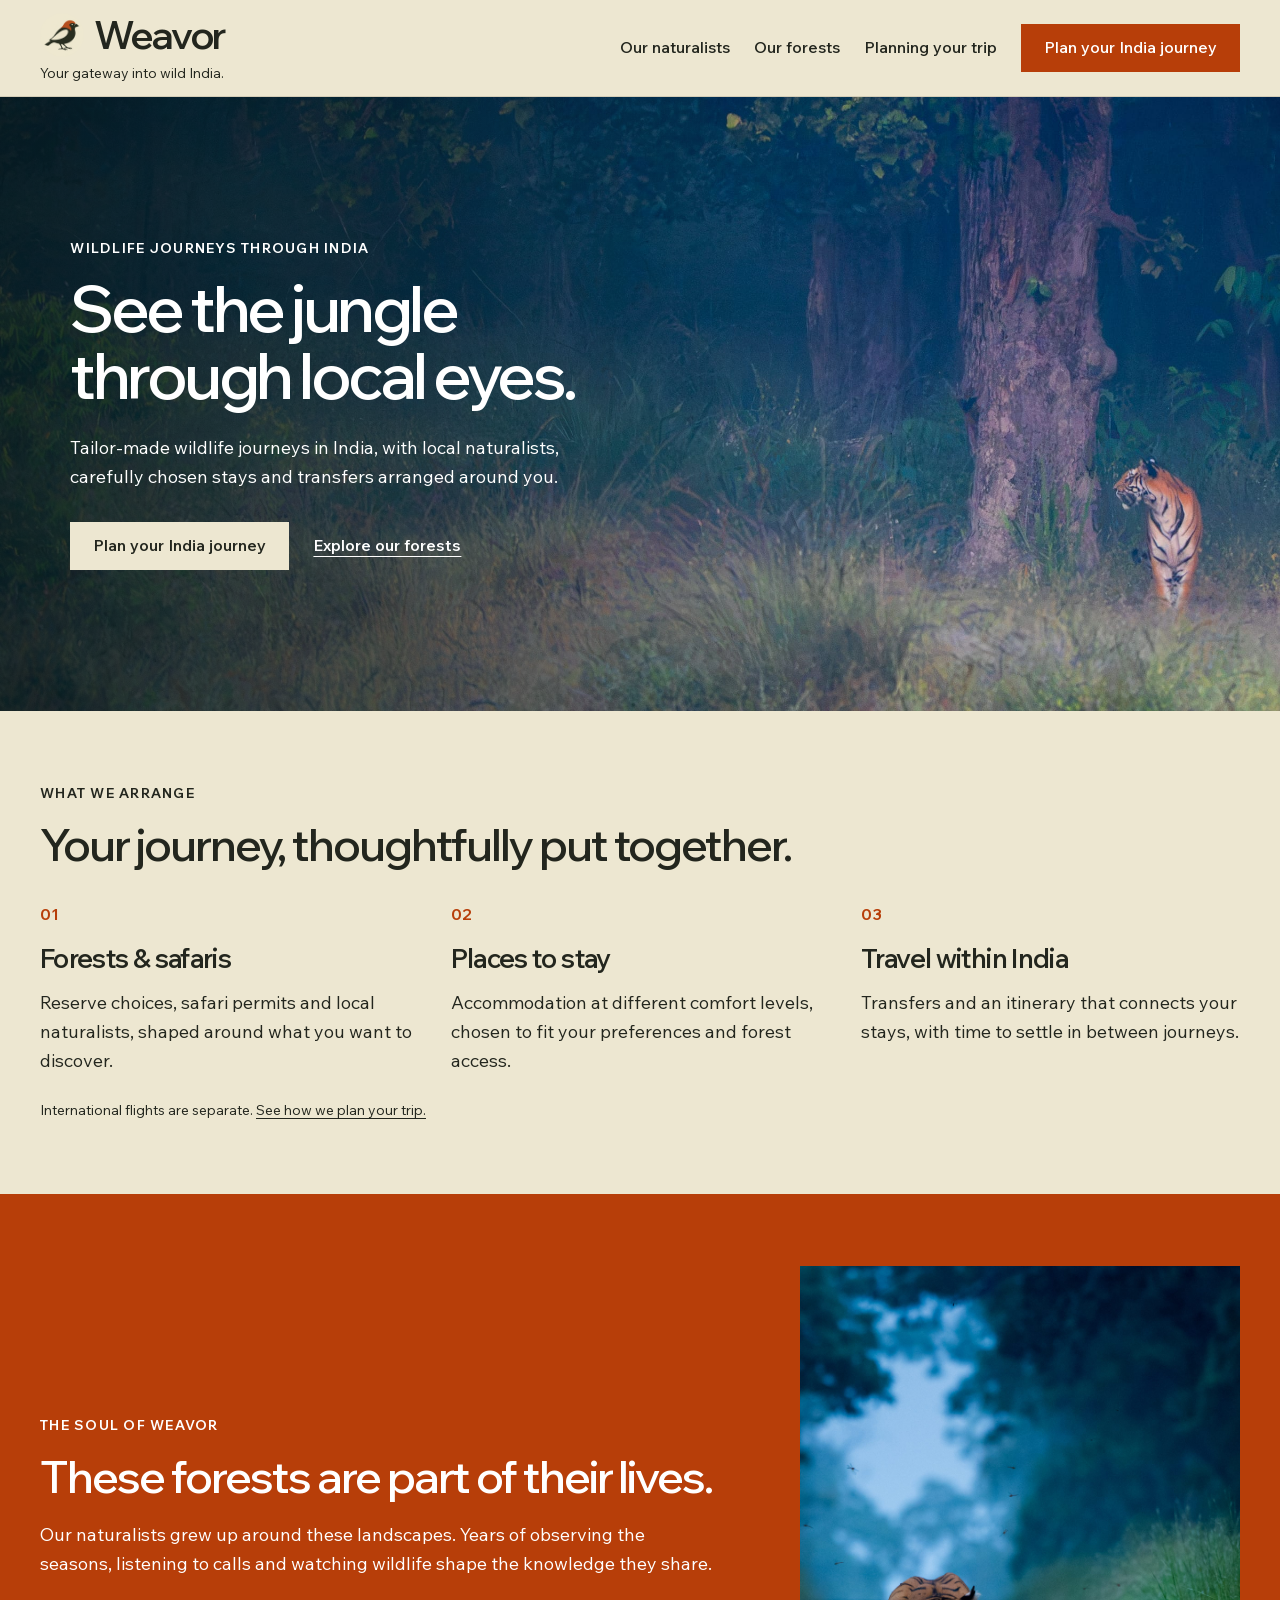
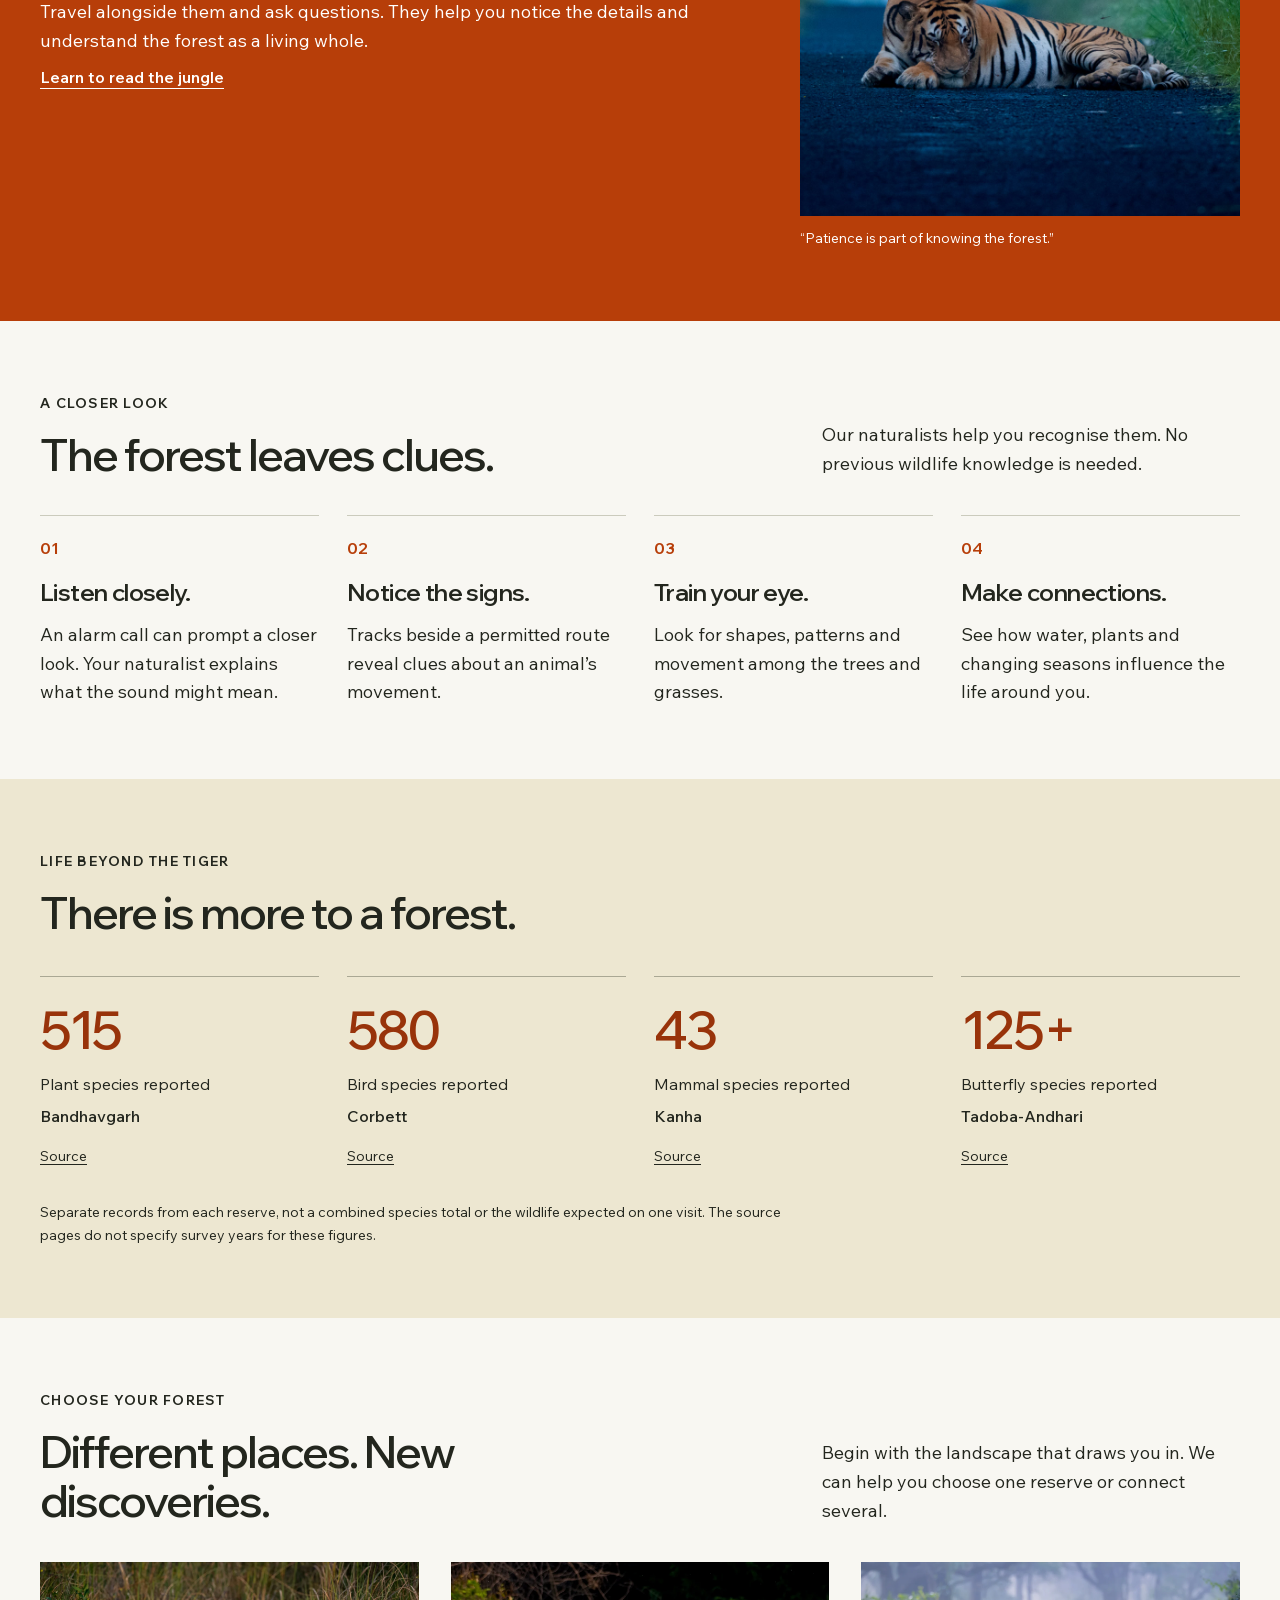
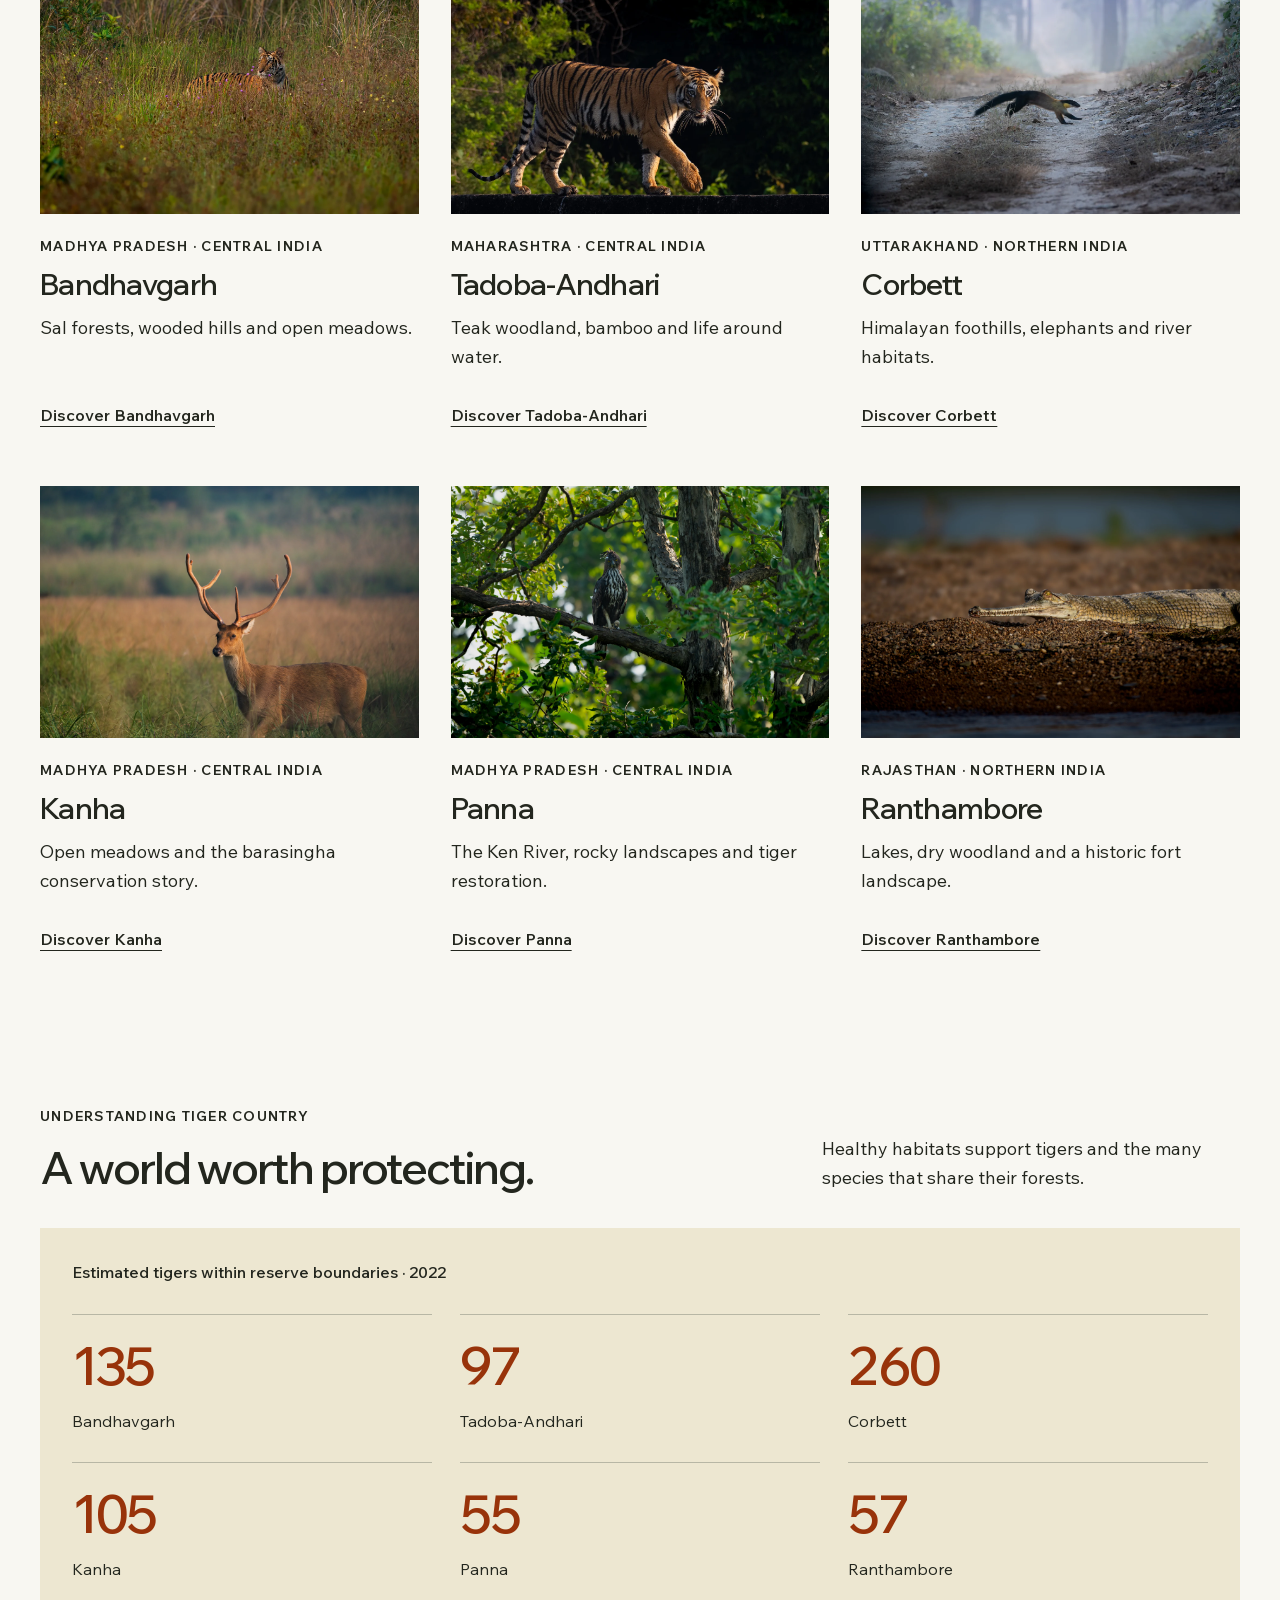
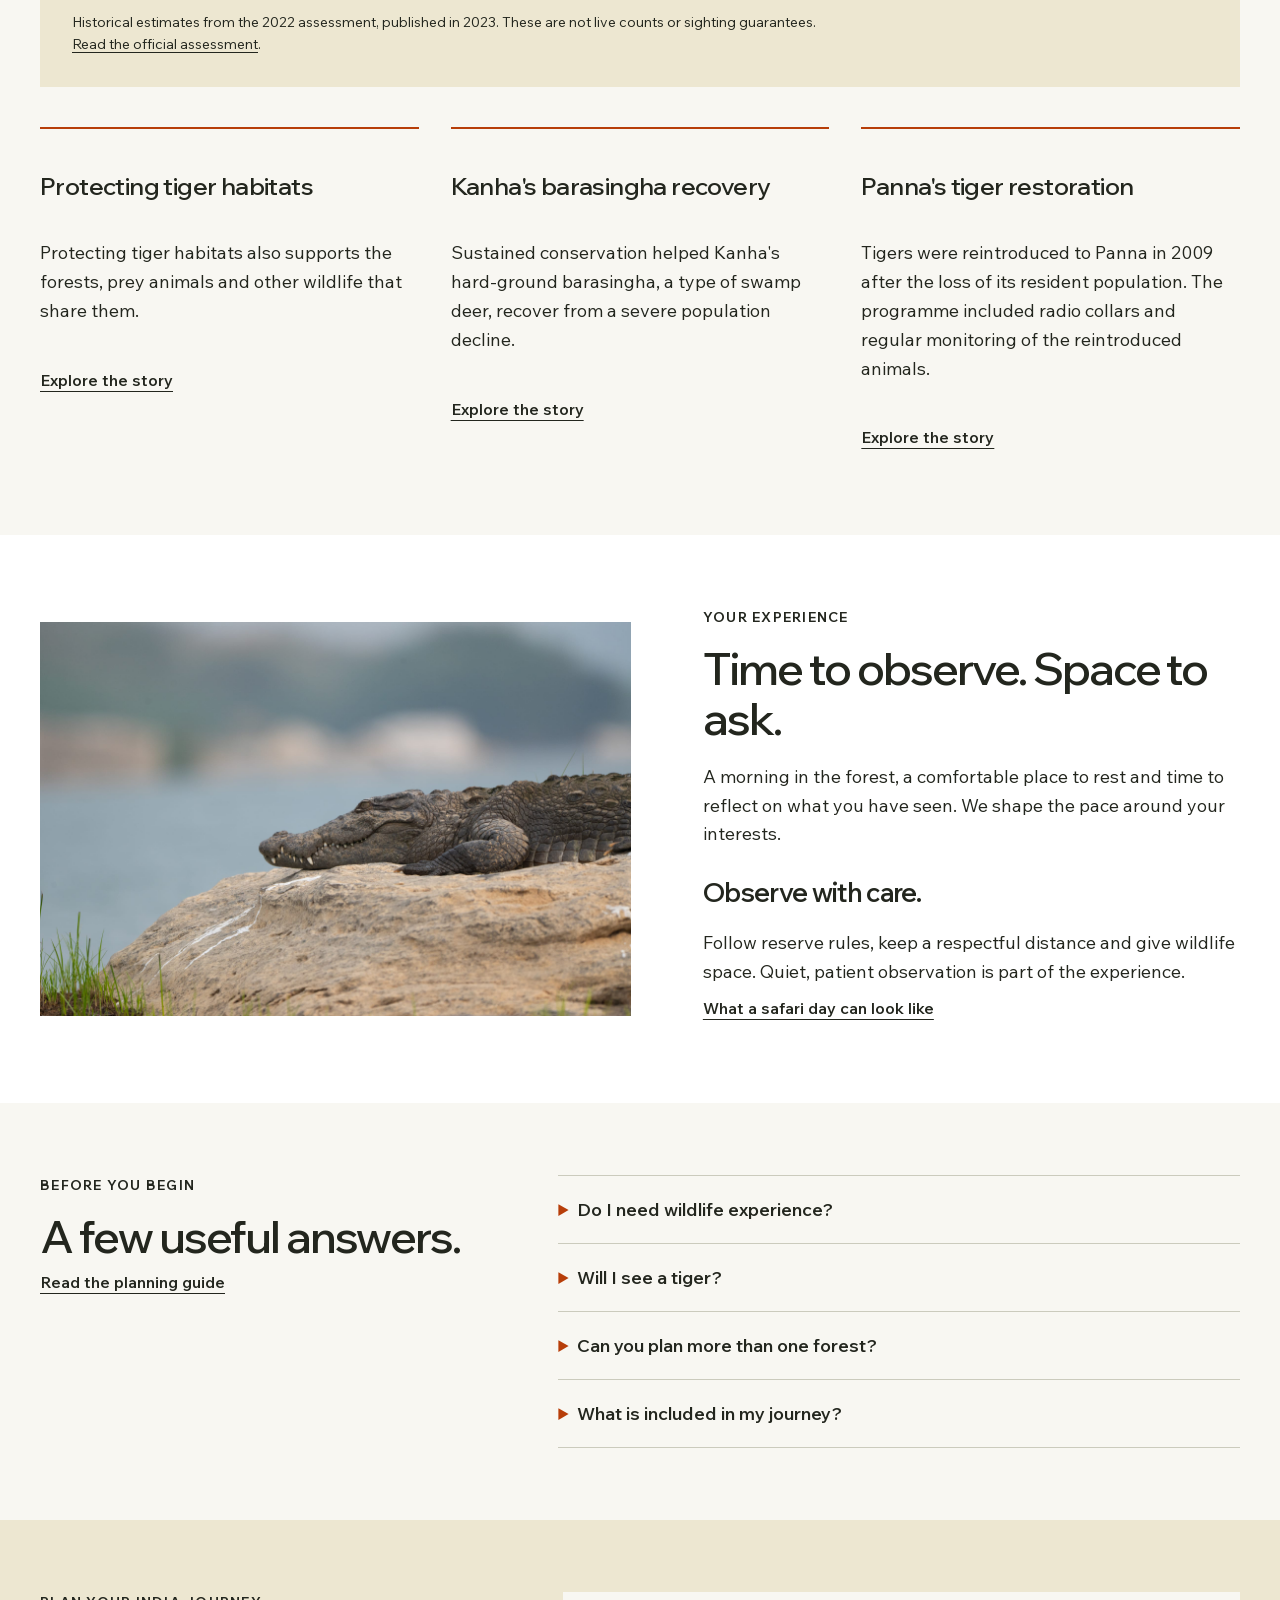
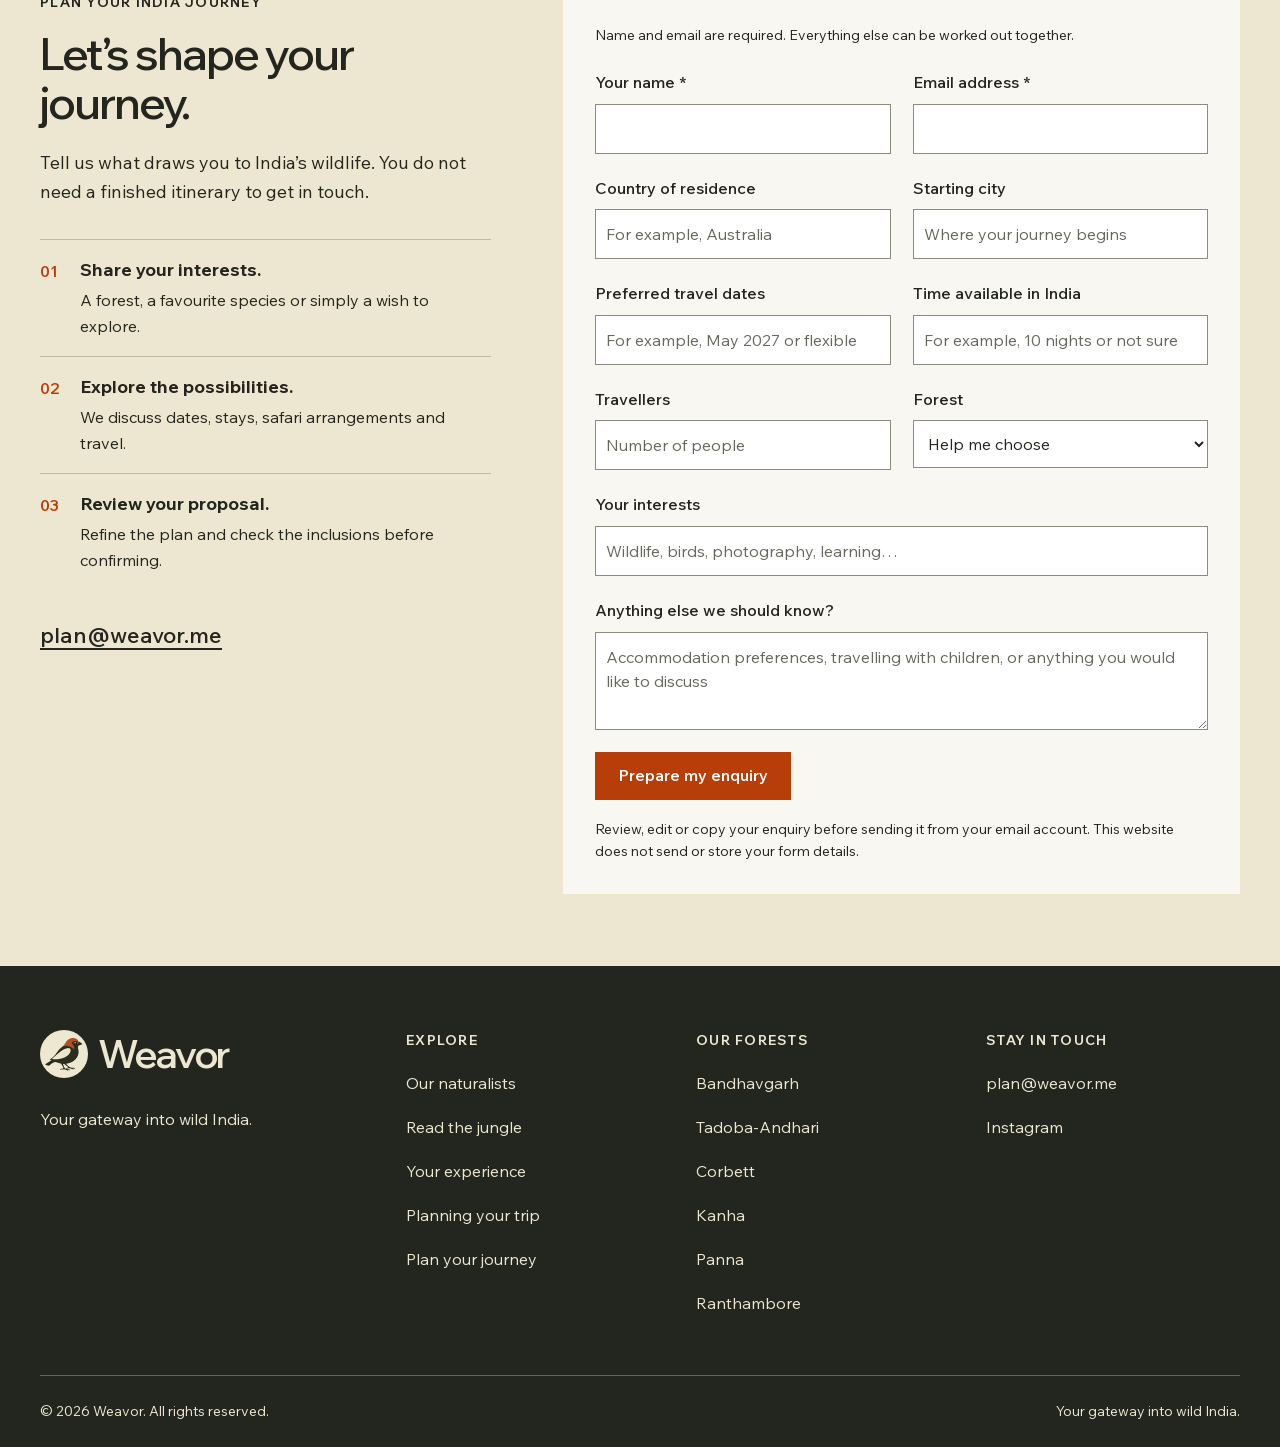
==== commit 9a3f36ab: "Publish footer bottom tagline replacement" ====
--- a/index.html
+++ b/index.html
@@ -13,7 +13,7 @@
     <meta property="og:image" content="https://weavor.me/assets/hero.jpg" />
     <meta name="twitter:card" content="summary_large_image" />
     <title>Weavor — Wildlife Journeys Through Local Eyes</title>
-    <script type="module" crossorigin src="./assets/index-DbARD9lP.js"></script>
+    <script type="module" crossorigin src="./assets/index-BPbWXTtS.js"></script>
     <link rel="stylesheet" crossorigin href="./assets/index-CJsccUwW.css">
   </head>
   <body>
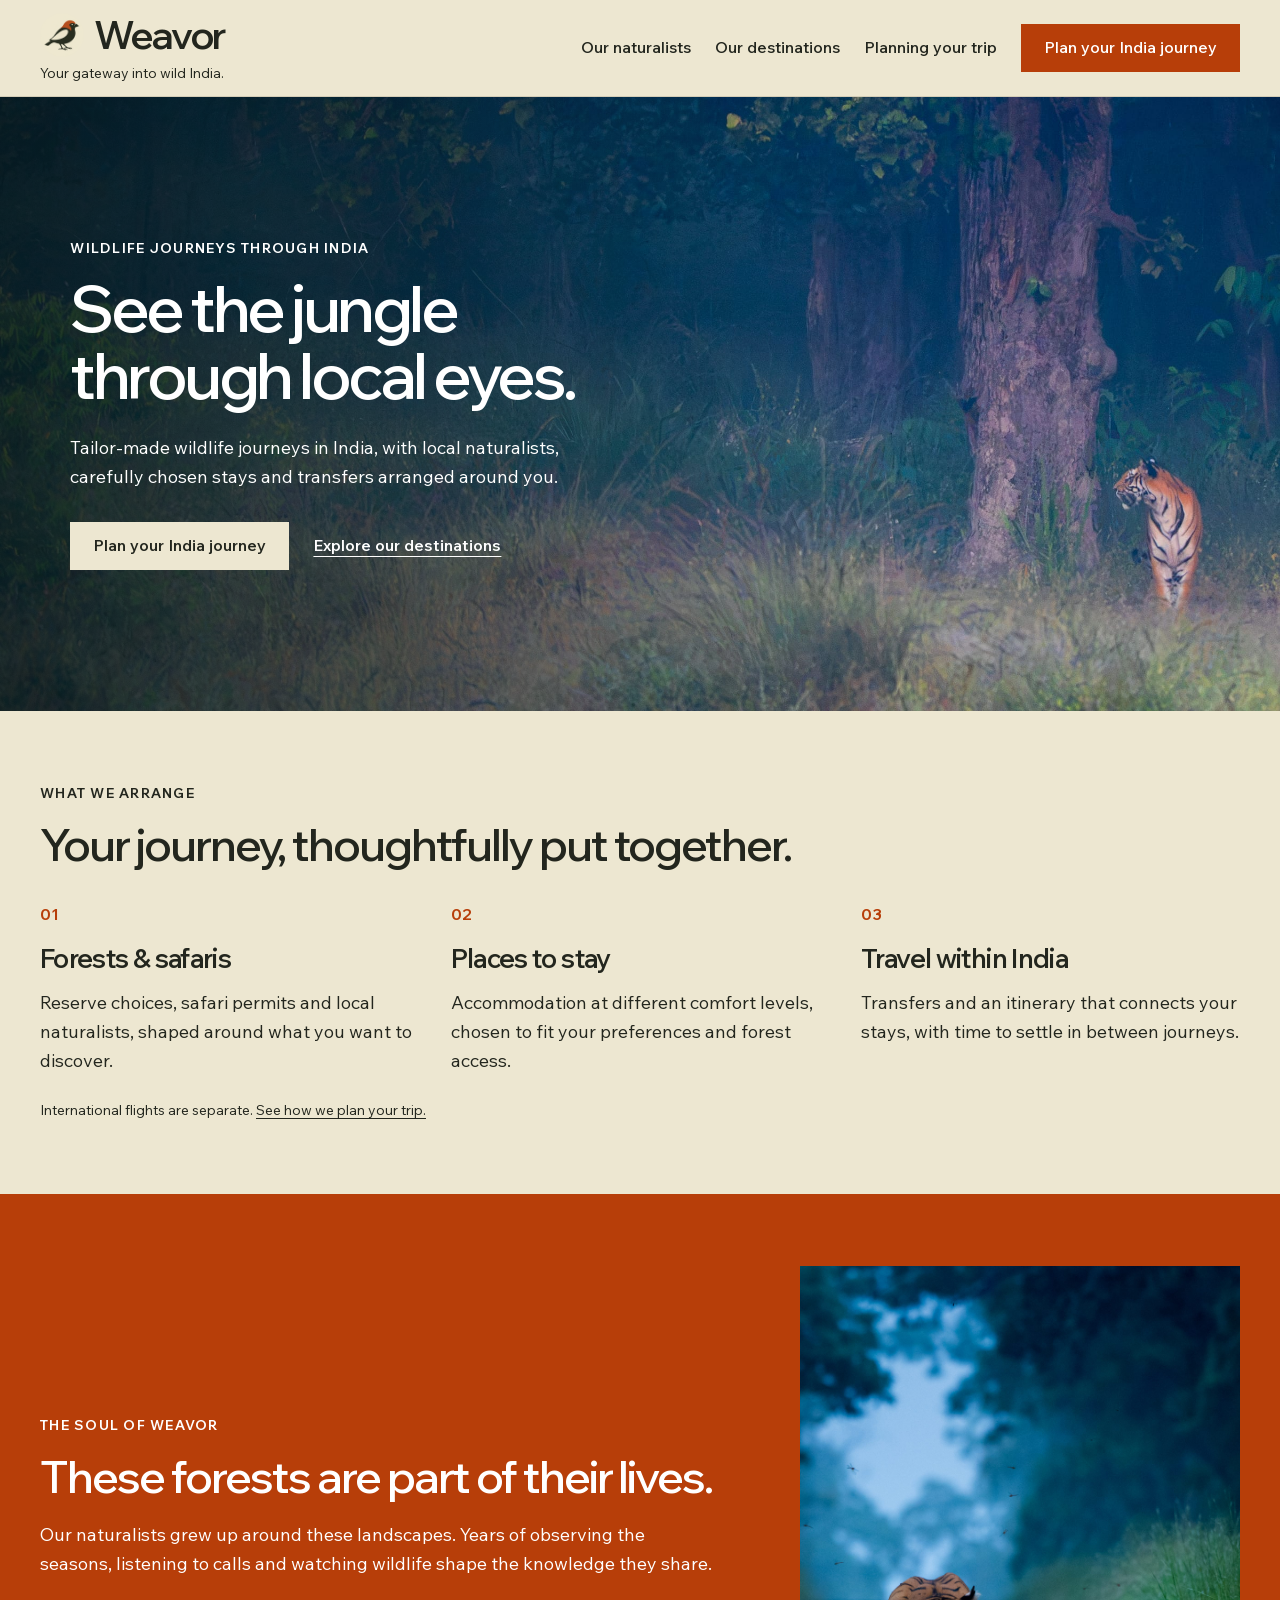
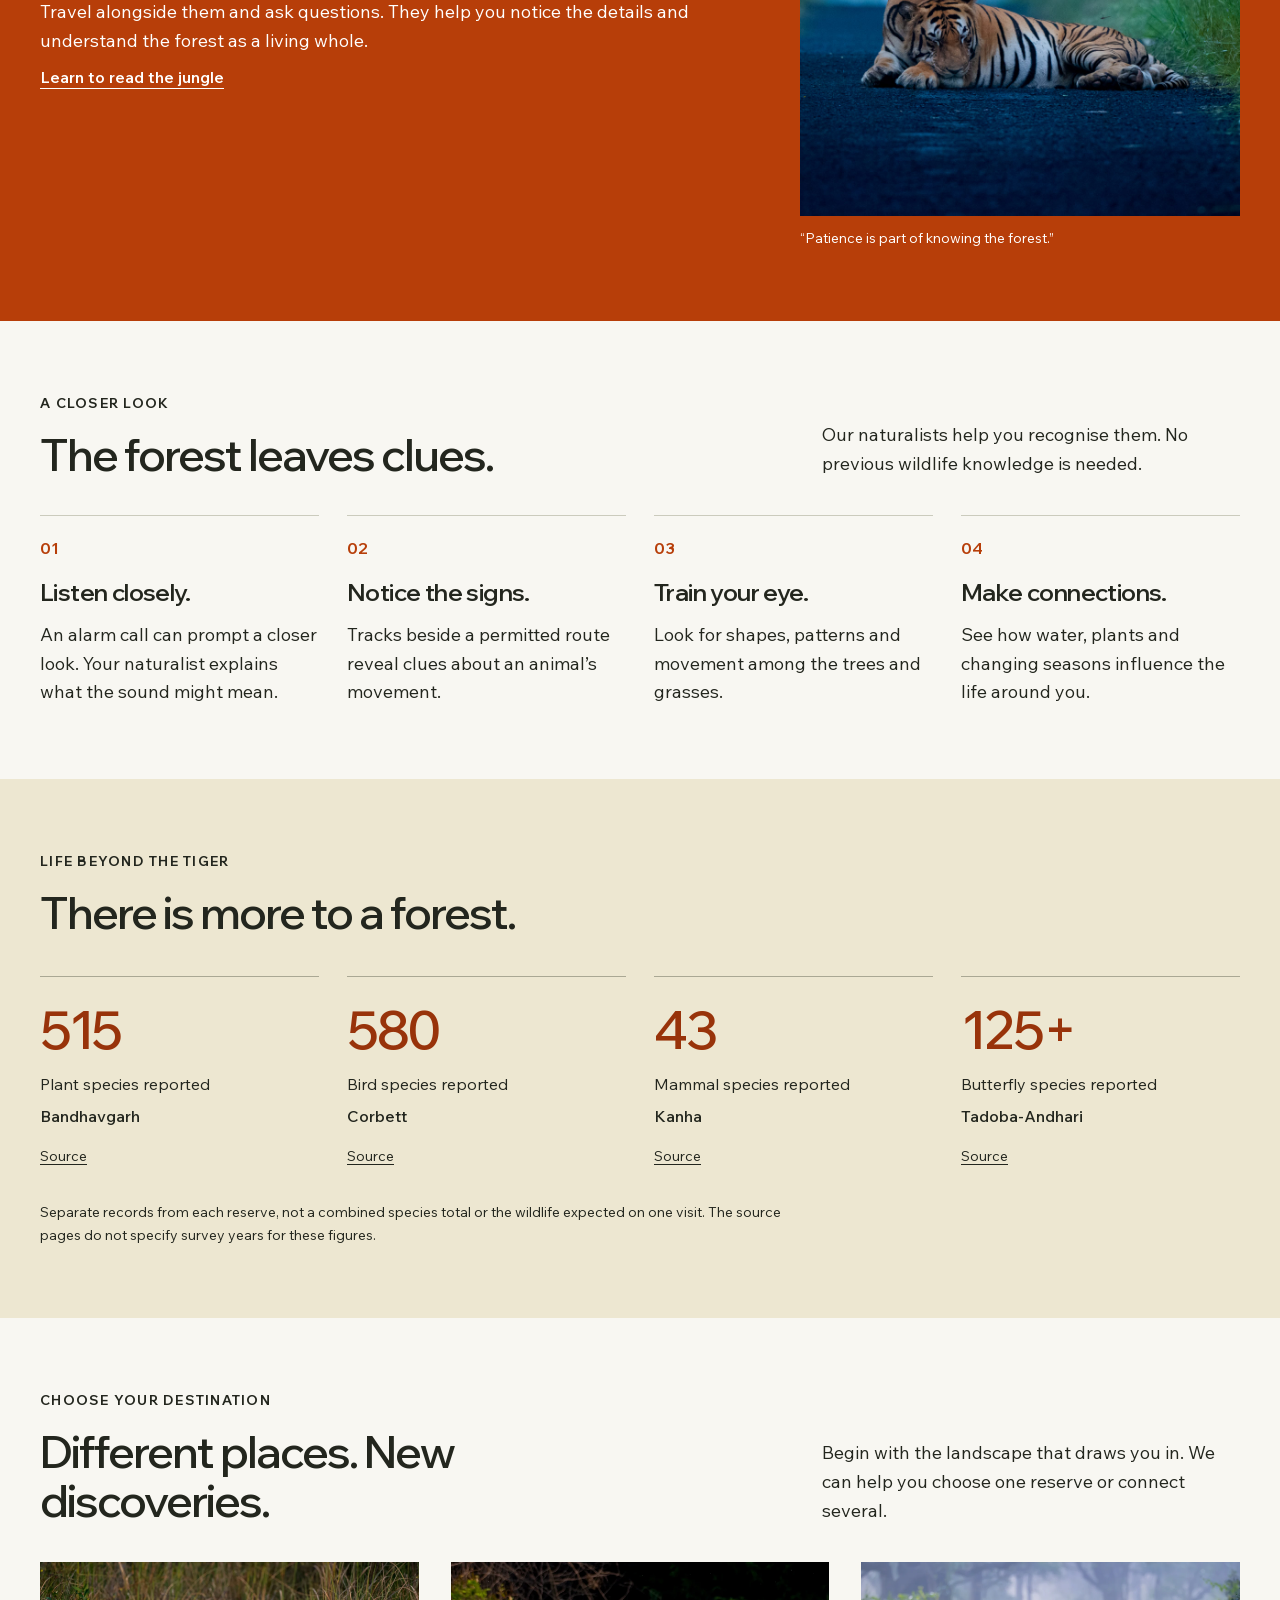
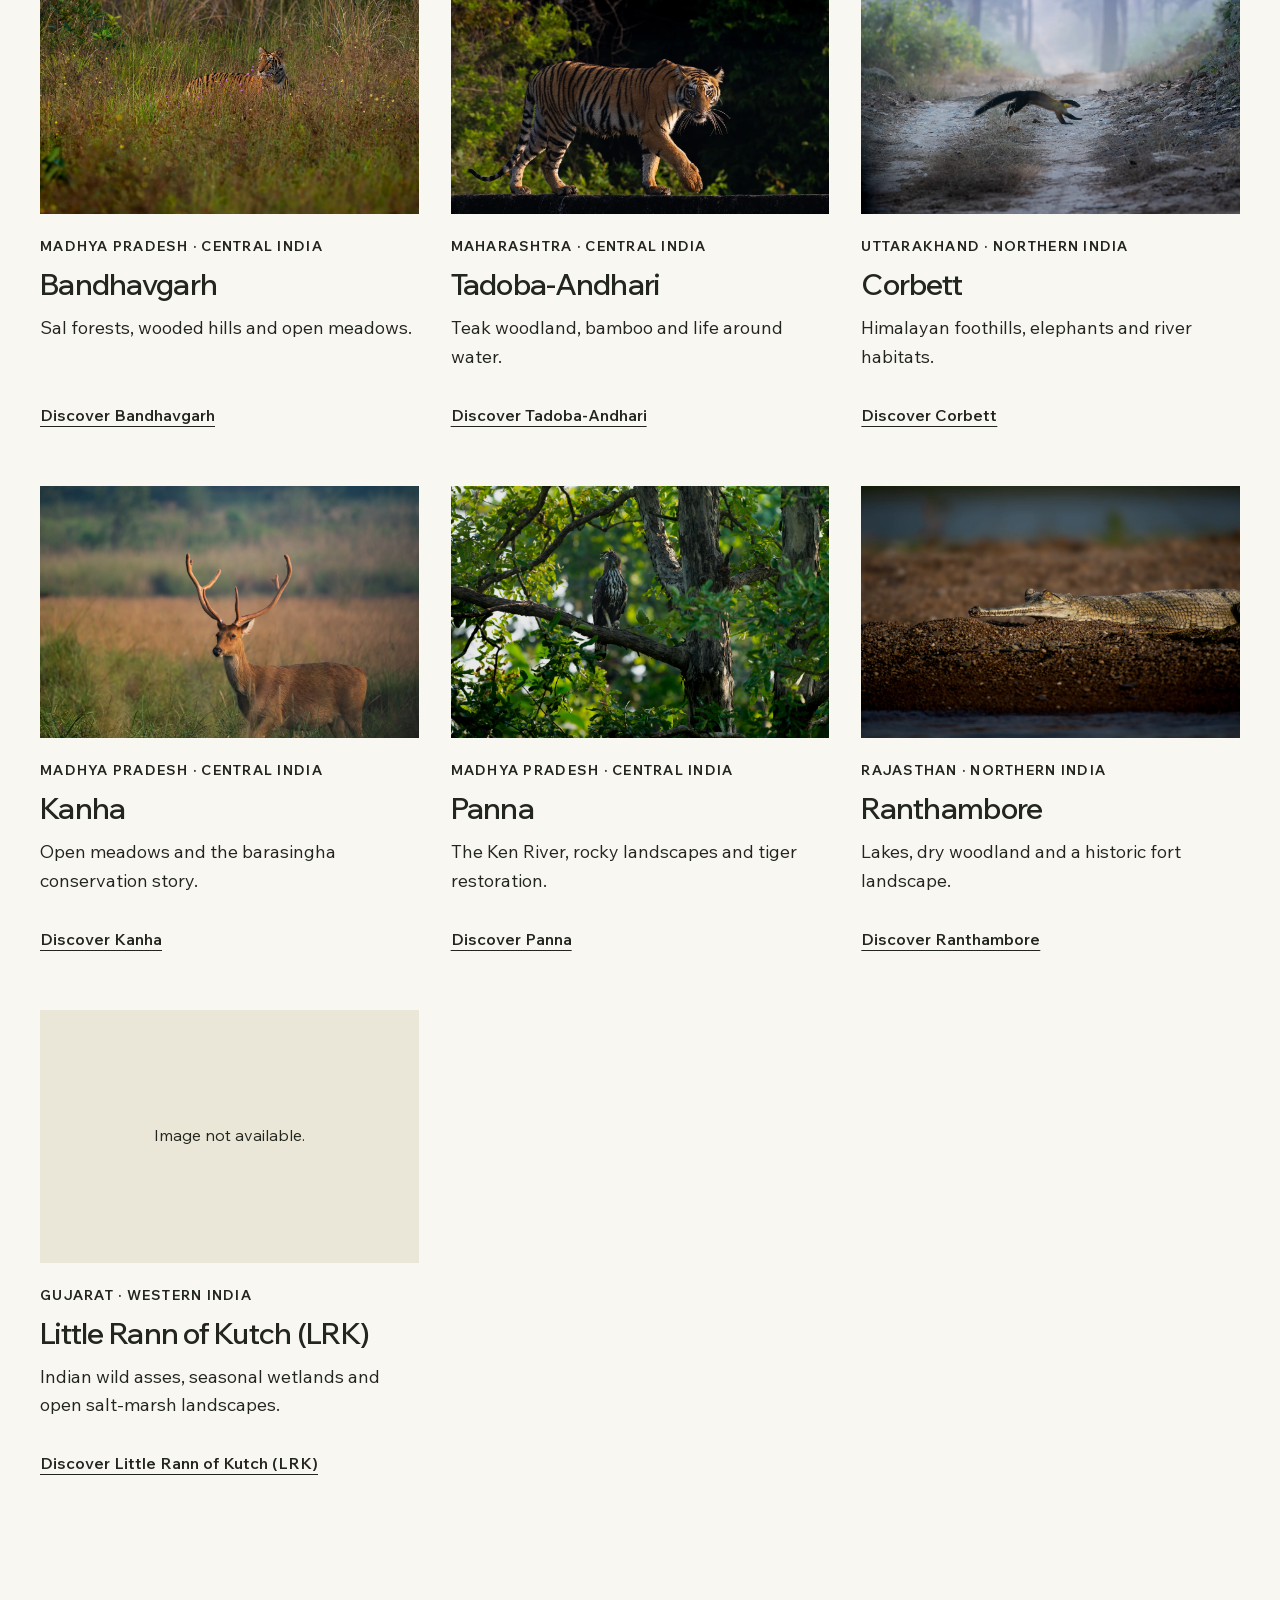
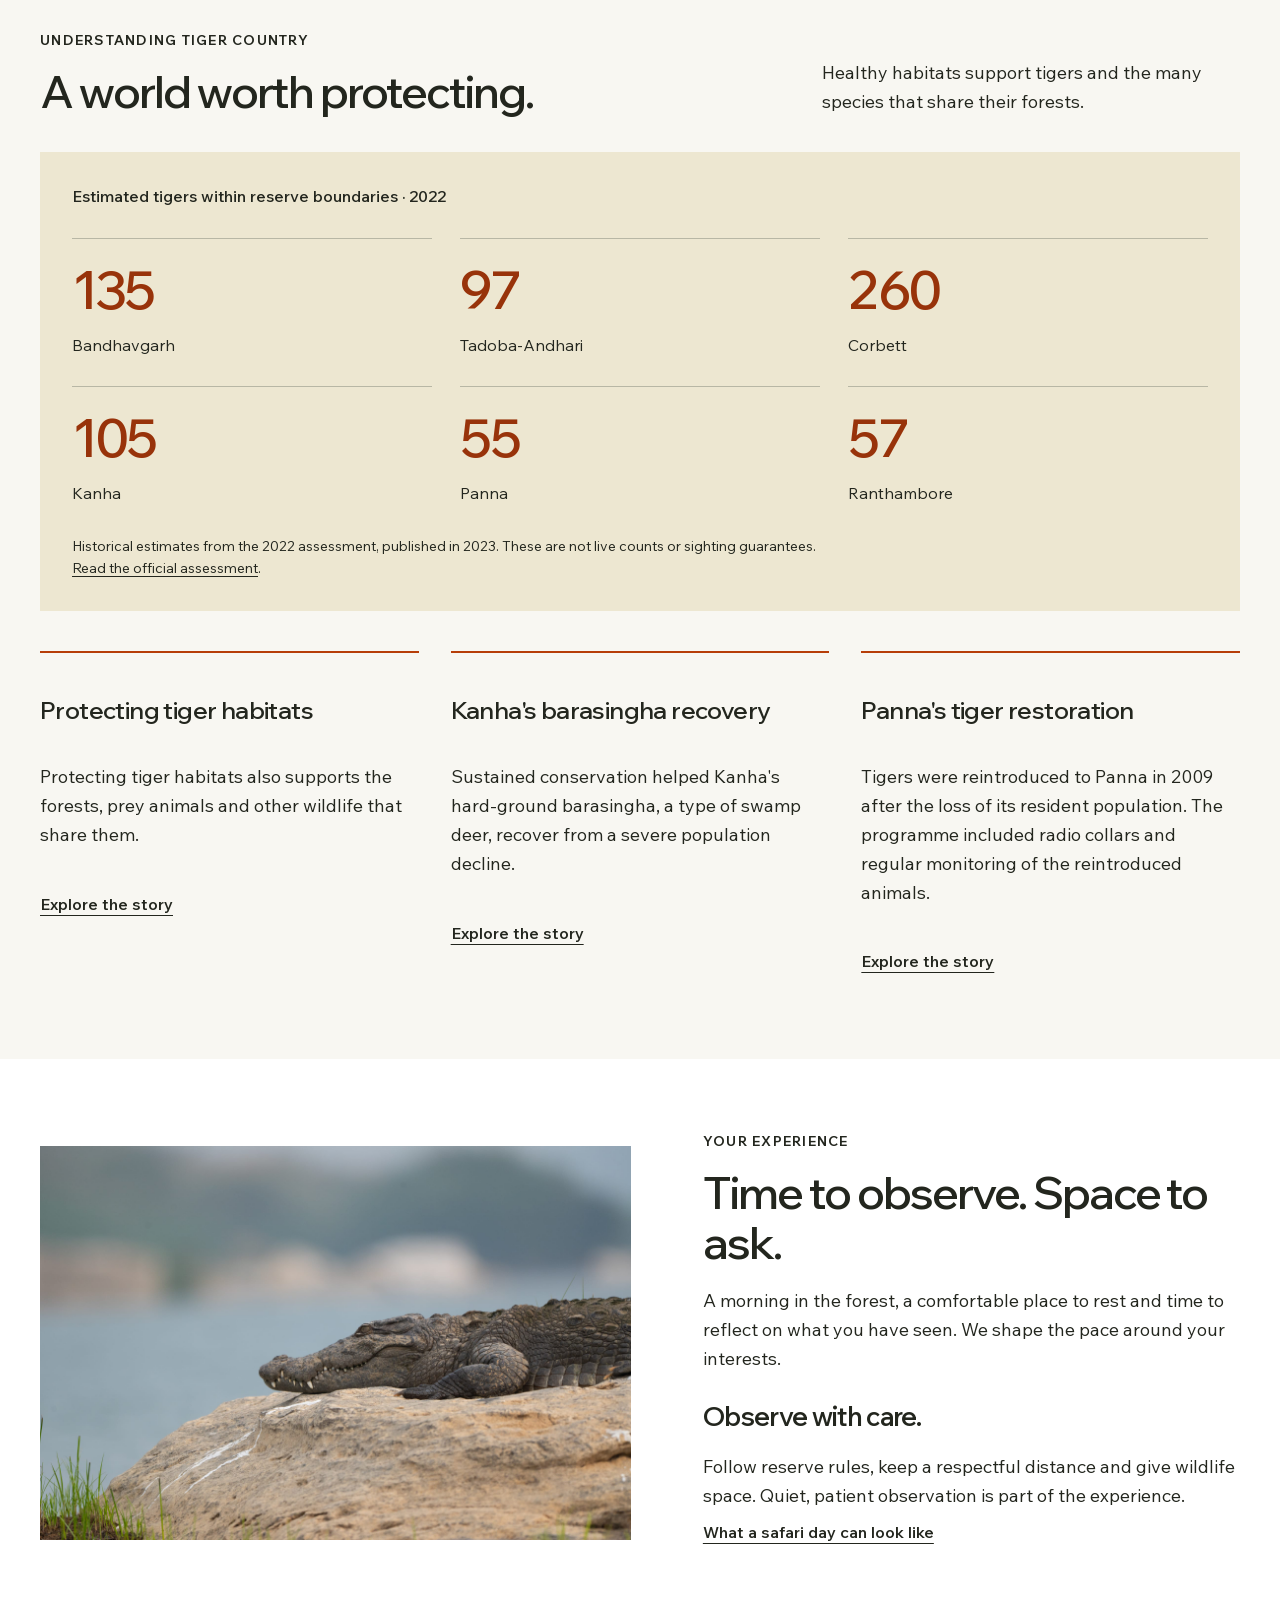
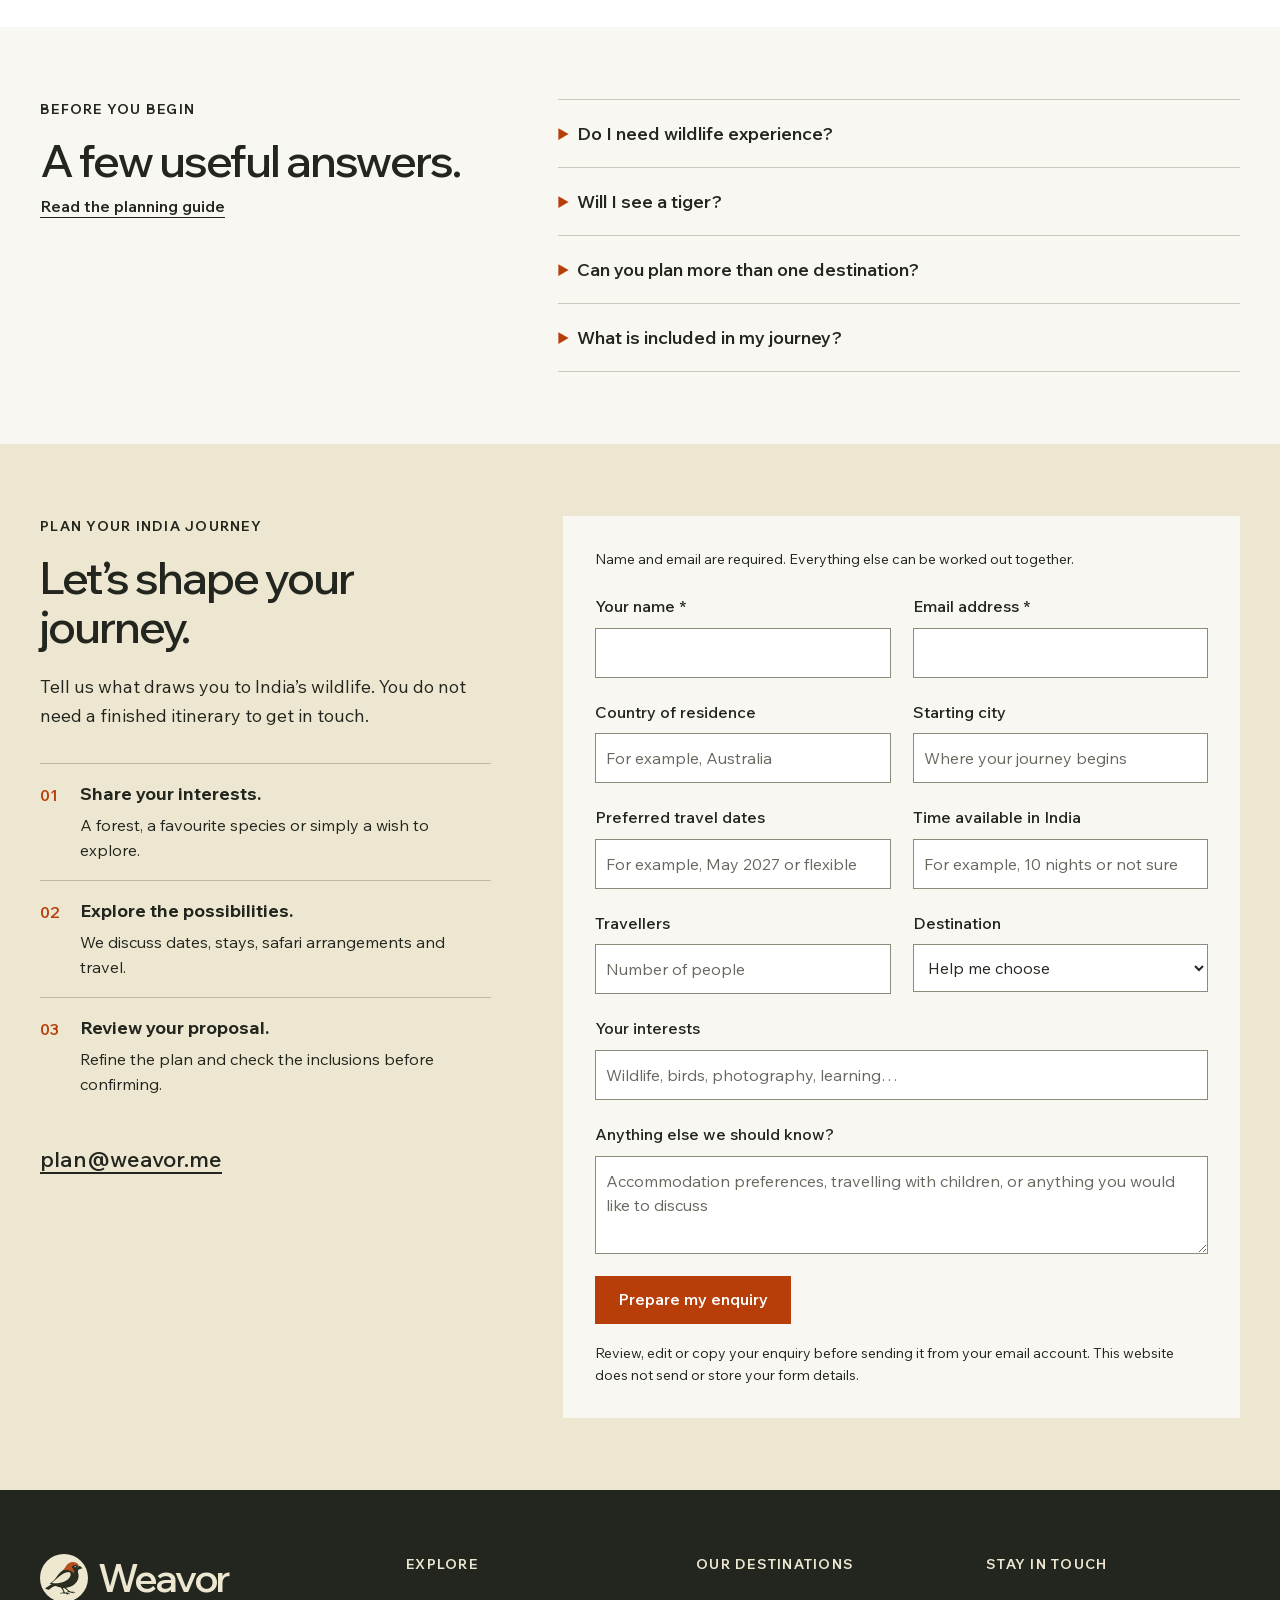
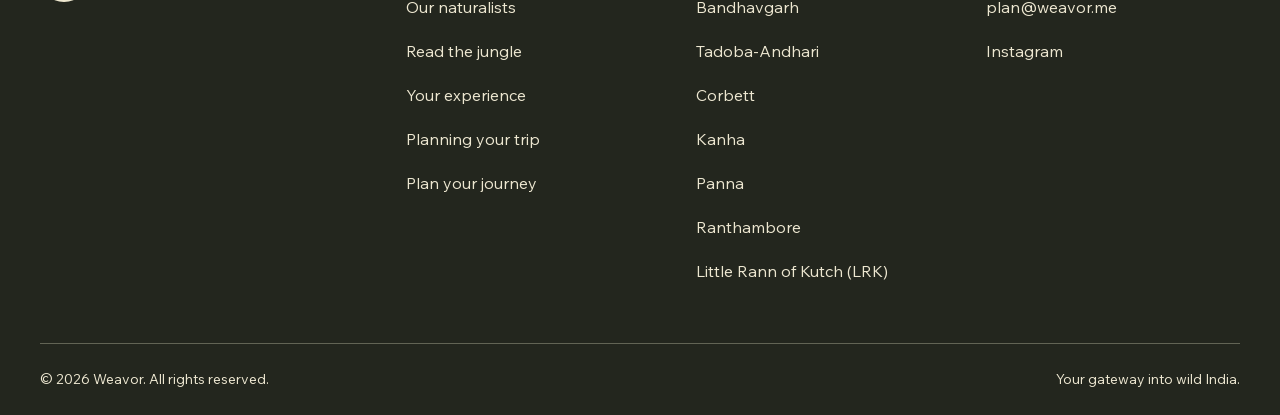
==== commit d30213c2: "Publish LRK destination and remove duplicate footer tagline" ====
--- a/index.html
+++ b/index.html
@@ -13,8 +13,8 @@
     <meta property="og:image" content="https://weavor.me/assets/hero.jpg" />
     <meta name="twitter:card" content="summary_large_image" />
     <title>Weavor — Wildlife Journeys Through Local Eyes</title>
-    <script type="module" crossorigin src="./assets/index-BPbWXTtS.js"></script>
-    <link rel="stylesheet" crossorigin href="./assets/index-CJsccUwW.css">
+    <script type="module" crossorigin src="./assets/index-DDk_OB_W.js"></script>
+    <link rel="stylesheet" crossorigin href="./assets/index-BE7ydqRa.css">
   </head>
   <body>
     <div id="root"></div>
--- a/assets/index-BE7ydqRa.css
+++ b/assets/index-BE7ydqRa.css
@@ -0,0 +1 @@
+@font-face{font-family:Madefor;src:url(../assets/madefor-text.woff2) format("woff2");font-style:normal;font-weight:100 900;font-display:swap}@font-face{font-family:MadeforDisplay;src:url(../assets/madefor-display.woff2) format("woff2");font-style:normal;font-weight:100 900;font-display:swap}:root{font-family:Madefor,Arial,sans-serif;color:#23261e;background:#f8f7f2;--rust: #b73e09;--sand: #ede7d1;--ink: #23261e;--line: #cbcbbd;--cream: #f8f7f2;font-synthesis:none;scroll-padding-top:110px}*{box-sizing:border-box}body{margin:0;-webkit-font-smoothing:antialiased;font-size:1.125rem;line-height:1.6}button,input,select,textarea{font:inherit}a{color:inherit;text-underline-offset:.22em}button,a{touch-action:manipulation;-webkit-tap-highlight-color:transparent}button{cursor:pointer}img{display:block;width:100%;height:auto;object-fit:contain}h1,h2,h3,p,figure{margin:0}h1,h2,h3{font-family:MadeforDisplay,Arial,sans-serif;font-weight:600;overflow-wrap:break-word}h1{font-size:clamp(2.75rem,4.4vw,4rem);line-height:1.07;letter-spacing:-.045em}h2{font-size:clamp(2.25rem,3.4vw,2.75rem);line-height:1.14;letter-spacing:-.035em}h3{font-size:1.625rem;line-height:1.22;letter-spacing:-.025em}p{max-width:65ch}p+p{margin-top:1rem}a:focus-visible,button:focus-visible,summary:focus-visible,input:focus-visible,select:focus-visible,textarea:focus-visible{outline:3px solid #046c9e;outline-offset:4px}::selection{background:#d7bc9b;color:var(--ink)}[hidden]{display:none!important}.wrap{width:min(1200px,calc(100% - 80px));margin-inline:auto}.section-pad{padding-block:72px}.eyebrow{font-size:.875rem;font-weight:650;letter-spacing:.09em;text-transform:uppercase;line-height:1.5;margin-bottom:16px}.section-heading{display:flex;justify-content:space-between;gap:48px;align-items:end;margin-bottom:36px}.section-heading>p{max-width:38ch}.section-heading h2{max-width:22ch}.section-heading>div{min-width:0}.section-intro{margin-top:20px;max-width:60ch}.button,.button-outline{display:inline-flex;align-items:center;justify-content:center;min-height:48px;padding:12px 22px;border:1px solid var(--rust);background:var(--rust);color:#fff;font-size:1rem;font-weight:600;line-height:1.35;text-align:center;text-decoration:none}.button:hover{background:#923207;border-color:#923207}.button:disabled{cursor:wait;opacity:.6}.button-light{background:var(--sand);border-color:var(--sand);color:var(--ink)}.button-light:hover{background:#fff;border-color:#fff}.button-outline{background:transparent;color:var(--rust)}.text-link{display:inline-flex;align-items:center;min-height:44px;font:inherit;font-size:1rem;font-weight:600;text-decoration:underline;text-underline-offset:5px;border:0;background:none;color:inherit;padding:6px 0;cursor:pointer}.actions{display:flex;flex-wrap:wrap;align-items:center;gap:16px 24px;margin-top:28px}.skip-link{position:fixed;left:20px;top:-100px;z-index:100;padding:14px;background:#fff;color:var(--ink)}.skip-link:focus{top:10px}.header{background:var(--sand);position:sticky;top:0;z-index:10;border-bottom:1px solid #d4cdb7}.header-inner{width:min(1320px,calc(100% - 80px));margin:auto;min-height:96px;display:flex;justify-content:space-between;align-items:center;gap:28px}.wordmark,.footer-wordmark{font-family:MadeforDisplay,Arial,sans-serif;font-size:2.4rem;letter-spacing:-.055em;line-height:1;text-decoration:none;font-weight:600}.wordmark .brand-tagline{display:block;font-family:Madefor,Arial,sans-serif;letter-spacing:0;font-weight:400;font-size:.875rem;line-height:1.4;margin-top:7px}.nav{display:flex;align-items:center;gap:24px}.nav>a{font-size:1rem;font-weight:550;text-decoration:none;min-height:44px;display:flex;align-items:center}.nav>a:hover{text-decoration:underline}.menu-toggle{display:none;font-size:1rem;border:1px solid var(--ink);background:transparent;padding:8px 14px;min-height:44px;color:inherit}.hero{background:var(--ink);color:var(--sand)}.hero-layout{display:grid;grid-template-columns:1fr 1.1fr;gap:48px;align-items:center;padding-block:48px}.hero-copy>p:not(.eyebrow){margin-top:24px;max-width:48ch}.hero-copy .button-light{color:var(--ink)}.hero-figure{margin:0}.hero-image{background:#34382e}.hero-figure figcaption{font-size:.875rem;margin-top:10px;line-height:1.5;color:var(--sand)}.arrange{background:var(--sand)}.three-grid,.reserve-grid,.lesson-grid{display:grid;grid-template-columns:repeat(3,minmax(0,1fr));gap:32px}.arrange h2{margin-bottom:32px}.three-grid h3{margin-bottom:14px}.three-grid p{max-width:40ch}.number{display:block;color:var(--rust);font-size:1rem;font-weight:650;margin-bottom:16px}.small-note,.source-note,.form-note{font-size:.875rem;line-height:1.6}.small-note{margin-top:24px}.split{display:grid;grid-template-columns:1fr 1fr;gap:72px;align-items:center}.split-copy>p:not(.eyebrow){margin-top:20px}.naturalists{background:var(--rust);color:#fff}.naturalists .split{grid-template-columns:1.2fr .8fr}.naturalist-figure{max-width:440px;justify-self:end}.naturalist-figure figcaption{font-size:.875rem;margin-top:12px;line-height:1.5}.lesson-grid{grid-template-columns:repeat(4,minmax(0,1fr));gap:28px}.lesson h3{font-size:1.5rem;margin-bottom:14px}.lesson{border-top:1px solid var(--line);padding-top:20px}.landscape-section{background:var(--sand)}.landscape-section figure{max-width:1200px;margin:auto}.landscape-section figcaption{padding:24px 0 0;font-size:1.125rem}.reserve-photo{position:relative;display:block;aspect-ratio:3 / 2;background:#eae6d8;margin-bottom:22px}.reserve-photo img{position:absolute;top:0;right:0;bottom:0;left:0;width:100%;height:100%;margin:0;object-fit:contain}.reserve-card .eyebrow{margin-bottom:10px}.reserve-card h3{margin-bottom:12px}.reserve-card .text-link{margin-top:12px}.more-reserve-grid{display:grid;grid-template-columns:repeat(3,minmax(0,1fr));gap:24px;margin-top:40px}.more-reserve{display:flex;flex-direction:column;align-items:start;gap:14px;padding:28px;border:1px solid var(--line);text-decoration:none}.more-reserve:hover{border-color:var(--rust);background:#f1ebd9}.more-reserve-name{font-size:1.5rem;line-height:1.25;font-weight:600}.more-reserve .eyebrow{margin:0}.conservation{background:var(--sand)}.conservation .link-list{display:flex;flex-wrap:wrap;gap:10px 28px;margin-top:24px}.experience{background:#fff}.experience .split{grid-template-columns:1.1fr 1fr}.experience h3{margin-top:28px}.faq-layout{display:grid;grid-template-columns:1fr 1.5fr;gap:64px}.faq-list details{border-bottom:1px solid var(--line)}.faq-list details:first-child{border-top:1px solid var(--line)}summary{cursor:pointer;font-size:1.125rem;font-weight:600;padding:20px 30px 20px 0;min-height:44px;line-height:1.5}summary::marker{color:var(--rust)}details p{margin-bottom:20px}.enquiry{background:var(--sand)}.enquiry-layout{display:grid;grid-template-columns:.8fr 1.2fr;gap:72px;align-items:start}.enquiry-copy>p:not(.eyebrow){margin-top:22px}.contact-email{display:block;font-size:1.375rem;font-weight:550;overflow-wrap:anywhere;margin-top:28px}.enquiry-copy>.text-link{margin-top:14px}.planning-steps{padding:0;list-style:none;counter-reset:steps;margin:32px 0 0}.planning-steps li{counter-increment:steps;padding:16px 0 16px 40px;position:relative;border-top:1px solid #bfb9a6}.planning-steps li:before{content:counter(steps,decimal-leading-zero);position:absolute;left:0;font-size:1rem;font-weight:600;color:var(--rust);top:19px}.planning-steps strong{display:block;font-size:1.125rem}.planning-steps p{font-size:1rem;margin-top:4px}.enquiry-panel{background:var(--cream);padding:32px;min-width:0}.form-grid{display:grid;grid-template-columns:1fr 1fr;gap:22px}.enquiry-panel label{display:block;font-size:1rem;font-weight:550;margin-bottom:22px}.form-grid label{margin:0}.form-grid{margin-bottom:22px}input,select,textarea{display:block;width:100%;min-width:0;max-width:100%;font-size:1rem;line-height:1.5;padding:12px 10px;border:1px solid #8c8c7d;border-radius:0;background:#fff;color:var(--ink);margin-top:8px;min-height:48px;font-weight:400}textarea{resize:vertical}input::placeholder,textarea::placeholder{color:#66685e;opacity:1}input[readonly]{background:var(--sand)}.form-note{margin-top:18px}.form-note:first-child{margin:0 0 24px}.enquiry-ready h3{margin-bottom:16px}.enquiry-ready dl{margin-block:24px}.enquiry-ready dl>div{border-top:1px solid var(--line);padding-block:12px}.enquiry-ready dt{font-size:.875rem;font-weight:600}.enquiry-ready dd{margin:4px 0 0;overflow-wrap:anywhere;white-space:pre-wrap}.enquiry-actions{display:flex;flex-wrap:wrap;gap:12px 20px;align-items:center}.copy-fallback{margin-top:16px}.copy-status{font-size:1rem;margin-top:18px}.footer{background:var(--ink);color:var(--sand);padding-top:64px}.footer-top{display:grid;grid-template-columns:1.3fr 1fr 1fr 1fr;gap:36px;padding-bottom:48px}.footer-top p:not(.eyebrow){font-size:1rem;margin-top:20px}.footer-top>div>a:not(.footer-wordmark){display:block;font-size:1rem;padding-block:8px;text-decoration:none;overflow-wrap:anywhere}.footer-top>div>a:hover{text-decoration:underline}.footer .eyebrow{margin-bottom:12px}.footer-bottom{display:flex;justify-content:space-between;gap:20px;border-top:1px solid #626455;padding-block:24px;font-size:.875rem}.breadcrumbs{font-size:1rem;margin-bottom:24px}.breadcrumbs a{display:inline-block;min-height:44px;padding-block:10px}.breadcrumbs span{margin-inline:10px}.guide-hero{background:var(--sand)}.guide-hero h1{max-width:19ch}.guide-hero .section-intro{max-width:55ch}.guide-layout{display:grid;grid-template-columns:.6fr 1.4fr;gap:64px;align-items:start}.guide-nav{position:sticky;top:128px}.guide-nav a{display:block;font-size:1rem;min-height:44px;padding-block:9px}.guide-content section+section{border-top:1px solid var(--line);padding-top:40px;margin-top:40px}.guide-content h2{font-size:2rem;margin-bottom:20px}.guide-content h3{font-size:1.375rem;margin-top:28px;margin-bottom:12px}.guide-content li{padding-left:6px;margin-block:12px}.guide-content ul{padding-left:22px}.guide-content p+p{margin-top:16px}@media(min-width:1600px){.hero-layout{gap:64px;padding-block:56px}}@media(max-width:1100px){.header-inner{width:calc(100% - 48px)}.nav{gap:16px}.nav>a{font-size:1rem}.wordmark .brand-tagline{max-width:160px}.nav .button{padding-inline:14px}.split,.enquiry-layout{gap:40px}.lesson-grid{grid-template-columns:repeat(2,minmax(0,1fr))}.hero-layout{gap:32px}.hero h1{font-size:3rem}.faq-layout{gap:40px}.footer-top{grid-template-columns:repeat(2,minmax(0,1fr))}}@media(max-width:900px){.header-inner{min-height:84px;flex-wrap:wrap;gap:0;padding-block:14px}.wordmark{font-size:2.125rem}.wordmark .brand-tagline{max-width:none}.menu-toggle{display:block}.nav{display:none;flex-basis:100%;padding-block:20px 4px;align-items:stretch;gap:4px}.nav.nav-open{display:flex;flex-direction:column}.nav>a{padding:10px 0}.nav .button{margin-top:10px;padding:12px}.hero-layout{grid-template-columns:1fr}.hero-copy{max-width:60ch}.hero h1{font-size:3rem}.hero-image{max-height:none}.hero-figure{width:100%}.reserve-grid{gap:24px}.more-reserve-grid{gap:16px}.more-reserve{padding:22px}.three-grid{gap:24px}.section-heading{display:block}.section-heading>p{margin-top:20px;max-width:60ch}.guide-layout{grid-template-columns:1fr;gap:32px}.guide-nav{position:static;display:flex;flex-wrap:wrap;gap:0 24px;padding-bottom:24px;border-bottom:1px solid var(--line)}.guide-content{max-width:65ch}.faq-layout{grid-template-columns:1fr;gap:28px}}@media(max-width:700px){body{font-size:1.0625rem}.wrap,.header-inner{width:calc(100% - 40px)}.section-pad{padding-block:48px}h1,.hero h1{font-size:2.25rem;line-height:1.12}h2{font-size:2rem}h3{font-size:1.5rem}.hero-layout{padding-block:32px;gap:28px}.hero-copy>p:not(.eyebrow){margin-top:20px}.eyebrow{font-size:.875rem;letter-spacing:.07em;margin-bottom:12px}.section-heading{margin-bottom:28px}.split,.naturalists .split,.experience .split,.enquiry-layout{grid-template-columns:1fr;gap:32px}.naturalist-figure{max-width:440px;width:100%;justify-self:start}.three-grid,.reserve-grid,.more-reserve-grid{grid-template-columns:1fr;gap:32px}.more-reserve-grid{margin-top:32px}.more-reserve{gap:12px}.reserve-photo{margin-bottom:20px}.reserve-card h3{font-size:1.5rem}.lesson-grid{gap:28px 24px}.lesson h3{font-size:1.375rem}.enquiry-panel{padding:24px}.enquiry-layout{gap:32px}.form-grid{gap:20px;grid-template-columns:1fr}.footer-top{gap:36px 24px}.footer{padding-top:48px}.footer-bottom,.footer-bottom span{display:block}.footer-bottom span+span{margin-top:10px}.guide-content h2{font-size:1.75rem}.guide-content h3{font-size:1.375rem}.guide-content section+section{padding-top:32px;margin-top:32px}}@media(max-width:374px){.wordmark .brand-tagline{max-width:180px;font-size:.875rem}.lesson-grid,.footer-top{grid-template-columns:1fr}.enquiry-panel{padding:20px}.enquiry-actions>*{width:100%}.actions{gap:12px}.button{padding-inline:16px}}@media(prefers-reduced-motion:reduce){*{scroll-behavior:auto!important;transition:none!important}}.footer-top>div>a:not(.footer-wordmark){min-height:44px}h1,h2{font-weight:550}h2{font-size:clamp(2.25rem,3.5vw,3.875rem);letter-spacing:-.045em;line-height:1.1}.cover{position:relative;isolation:isolate;background:var(--ink);color:#fff}.cover-media{margin:0}.cover-media img{width:100%;height:100%;object-fit:cover;object-position:var(--cover-position)}.cover--overlay .cover-media{position:absolute;top:0;right:0;bottom:0;left:0}.cover--overlay:after{content:"";position:absolute;top:0;right:0;bottom:0;left:0;z-index:0;pointer-events:none;background:linear-gradient(90deg,rgba(7,22,23,.78) 0%,rgba(7,22,23,.58) 30%,rgba(7,22,23,.12) 60%,transparent 78%)}.cover-content{position:relative;z-index:1;width:89%;margin:0 auto;padding:64px 0}.cover--overlay .cover-content{min-height:max(clamp(560px,48vw,780px),calc(100vw / var(--cover-max-aspect, 3)));display:flex;align-items:center}.cover-copy{width:min(660px,56vw)}.cover h1{font-size:clamp(3.25rem,5vw,5.5rem);font-weight:550;line-height:1.04;letter-spacing:-.055em;text-wrap:balance}.cover-deck{margin-top:26px;max-width:46ch}.cover .actions{margin-top:30px}.cover .text-link{color:#fff}.cover .button-light{color:var(--ink)}.cover .eyebrow{color:#fff}.forest-cover.cover--overlay .cover-copy{width:min(520px,30vw)}.forest-cover h1{font-size:clamp(2.75rem,4.4vw,4.5rem)}.cover-location{display:block;font-family:Madefor,Arial,sans-serif;font-size:clamp(1.125rem,1.6vw,1.5rem);font-weight:400;letter-spacing:0;line-height:1.5;margin-top:16px}.cover .breadcrumbs{margin-bottom:24px}.cover--below{display:flex;flex-direction:column}.cover--below .cover-media{aspect-ratio:auto}.cover--below .cover-media img{height:auto}.cover--below .cover-copy{width:100%;display:grid;grid-template-columns:1.15fr 1fr;column-gap:64px}.cover--below .cover-content{order:-1;max-width:1200px;padding-block:40px}.cover--below .breadcrumbs{grid-column:1 / -1;margin-bottom:20px}.cover--below h1{grid-column:1;grid-row:1 / 3}.cover--below .cover-deck{grid-column:2;margin-top:0}.cover--below .actions{grid-column:2;margin-top:20px}.visually-hidden{position:absolute;width:1px;height:1px;padding:0;margin:-1px;overflow:hidden;clip:rect(0,0,0,0);white-space:nowrap;border:0}.reserve-card{display:flex;flex-direction:column;min-width:0}.reserve-card h3{font-weight:550;font-size:clamp(1.625rem,2.25vw,2rem)}.reserve-card .reserve-description{margin-bottom:22px}.reserve-card>.text-link{margin-top:auto;align-self:start}.reserve-card .eyebrow{min-height:0}.reserve-grid{row-gap:48px}.image-fallback{position:absolute;top:0;right:0;bottom:0;left:0;display:flex;align-items:center;justify-content:center;padding:24px;font-size:1rem;color:var(--ink);text-align:center}.biodiversity{background:var(--sand)}.biodiversity-grid,.tiger-grid{padding:0;display:grid;margin:38px 0 28px;gap:28px}.biodiversity-grid{grid-template-columns:repeat(4,minmax(0,1fr))}.biodiversity-grid>div{display:flex;flex-direction:column;border-top:1px solid #aaa894;padding-top:24px}.biodiversity-grid dt{font-size:1rem}.biodiversity-grid dt span{display:block;margin-top:6px;font-weight:550}.biodiversity-grid dd,.tiger-grid dd{order:-1;margin:0 0 14px;color:#98330a;font-family:MadeforDisplay,Arial,sans-serif;font-size:clamp(2.5rem,4.1vw,4rem);font-weight:550;letter-spacing:-.045em;line-height:1.1}.biodiversity-grid a{margin-top:auto;padding-top:16px;min-height:44px;font-size:.875rem;text-decoration:underline;align-self:start}.biodiversity .source-note{max-width:85ch}.conservation{background:var(--cream)}.tiger-panel{padding:32px;background:var(--sand)}.data-label{font-size:1rem;font-weight:550}.tiger-grid{grid-template-columns:repeat(3,minmax(0,1fr));margin-block:28px}.tiger-grid>div{display:flex;flex-direction:column;border-top:1px solid #b8b7a5;padding-top:22px}.tiger-grid dt{font-size:1rem}.tiger-panel .source-note{max-width:85ch}.conservation-stories{display:grid;grid-template-columns:repeat(3,minmax(0,1fr));gap:32px;margin-top:40px}.conservation-story{border-top:2px solid var(--rust);padding-top:22px}.conservation-story summary{font-family:MadeforDisplay,Arial,sans-serif;font-size:1.5rem;font-weight:550;letter-spacing:-.025em;line-height:1.25}.conservation-story p{margin-top:18px}.conservation-story .text-link{display:inline-block;margin-top:16px}@media(min-width:701px){.conservation-story summary{pointer-events:none;list-style:none}.conservation-story summary::-webkit-details-marker{display:none}}@media(min-width:701px)and (max-width:1100px){.reserve-grid{grid-template-columns:repeat(2,minmax(0,1fr))}}@media(max-width:900px){.cover--below .cover-content{order:0}.cover--overlay .cover-media{position:static}.cover--overlay:after{display:none}.cover-media,.cover--below .cover-media{aspect-ratio:3 / 2}.cover--overlay .cover-content{min-height:0;display:block}.cover-content,.cover--below .cover-content{width:calc(100% - 64px);padding:36px 0 40px}.cover-copy,.forest-cover.cover--overlay .cover-copy,.cover--below .cover-copy{width:100%;display:block}.cover h1{font-size:clamp(2.75rem,6vw,3.5rem)}.cover--below .cover-deck,.cover-deck{margin-top:22px}.cover .actions{margin-top:24px}.cover .breadcrumbs{margin-bottom:24px}}@media(max-width:700px){h2{font-size:2.25rem;line-height:1.12}.cover-content,.cover--below .cover-content{width:calc(100% - 40px);padding-block:32px 36px}.cover h1{font-size:clamp(2.5rem,10.8vw,3rem)}.forest-cover h1{font-size:clamp(2.125rem,9.5vw,2.75rem)}.cover-location{font-size:1.125rem;margin-top:14px}.cover-deck{margin-top:20px}.cover .actions{gap:16px}.reserve-card .eyebrow{min-height:0}.biodiversity-grid,.tiger-grid{grid-template-columns:repeat(2,minmax(0,1fr));gap:26px 20px}.biodiversity-grid{margin-block:28px}.biodiversity-grid dd,.tiger-grid dd{font-size:2.75rem}.tiger-panel{padding:24px 20px}.conservation-stories{display:block;margin-top:28px}.conservation-story{padding-block:0;border-top:1px solid var(--line)}.conservation-story:last-child{border-bottom:1px solid var(--line)}.conservation-story summary{padding-block:22px;min-height:44px;font-size:1.375rem;cursor:pointer}.conservation-story p{margin:0}.conservation-story>div{padding-bottom:24px}.reserve-grid{row-gap:40px}}@media(min-width:901px){.forest-cover.cover--protected .cover-media{left:34%;display:flex;align-items:center}.forest-cover.cover--protected .cover-media img{height:auto;object-fit:contain}.forest-cover.cover--protected .cover-content{min-height:max(560px,calc(66vw / var(--cover-max-aspect)))}.forest-cover.cover--protected:after{background:linear-gradient(90deg,var(--ink) 0%,var(--ink) 30%,transparent 49%)}}.wordmark{display:grid;grid-template-columns:44px auto;column-gap:10px;align-items:center;flex-shrink:0}.brand-bird{width:44px;height:44px;object-fit:contain;border-radius:50%;flex:0 0 auto}.brand-name{white-space:nowrap}.wordmark .brand-tagline{grid-column:1 / -1}.footer-wordmark{display:inline-flex;gap:10px;align-items:center}.footer-wordmark .brand-bird{width:48px;height:48px}@media(max-width:900px){.wordmark{grid-template-columns:36px auto;column-gap:8px}.wordmark .brand-bird{width:36px;height:36px}}@media(max-width:700px){.footer-top>div:first-child{grid-column:1 / -1}}.destination-cover .cover-content{display:grid;grid-template-columns:1fr 1fr;gap:48px;align-items:center}.destination-cover .cover-copy{width:100%}.destination-image-placeholder{min-height:280px;display:grid;place-items:center;background:#30352a;color:var(--sand);font-size:1rem}@media(max-width:900px){.destination-cover .cover-content{grid-template-columns:1fr;gap:28px}.destination-image-placeholder{min-height:180px}}@media(min-width:901px){[data-forest=little-rann-of-kutch] .wildlife-grid{grid-template-columns:repeat(3,minmax(0,1fr))}[data-forest=little-rann-of-kutch] .travel-grid{grid-template-columns:repeat(2,minmax(0,1fr))}}
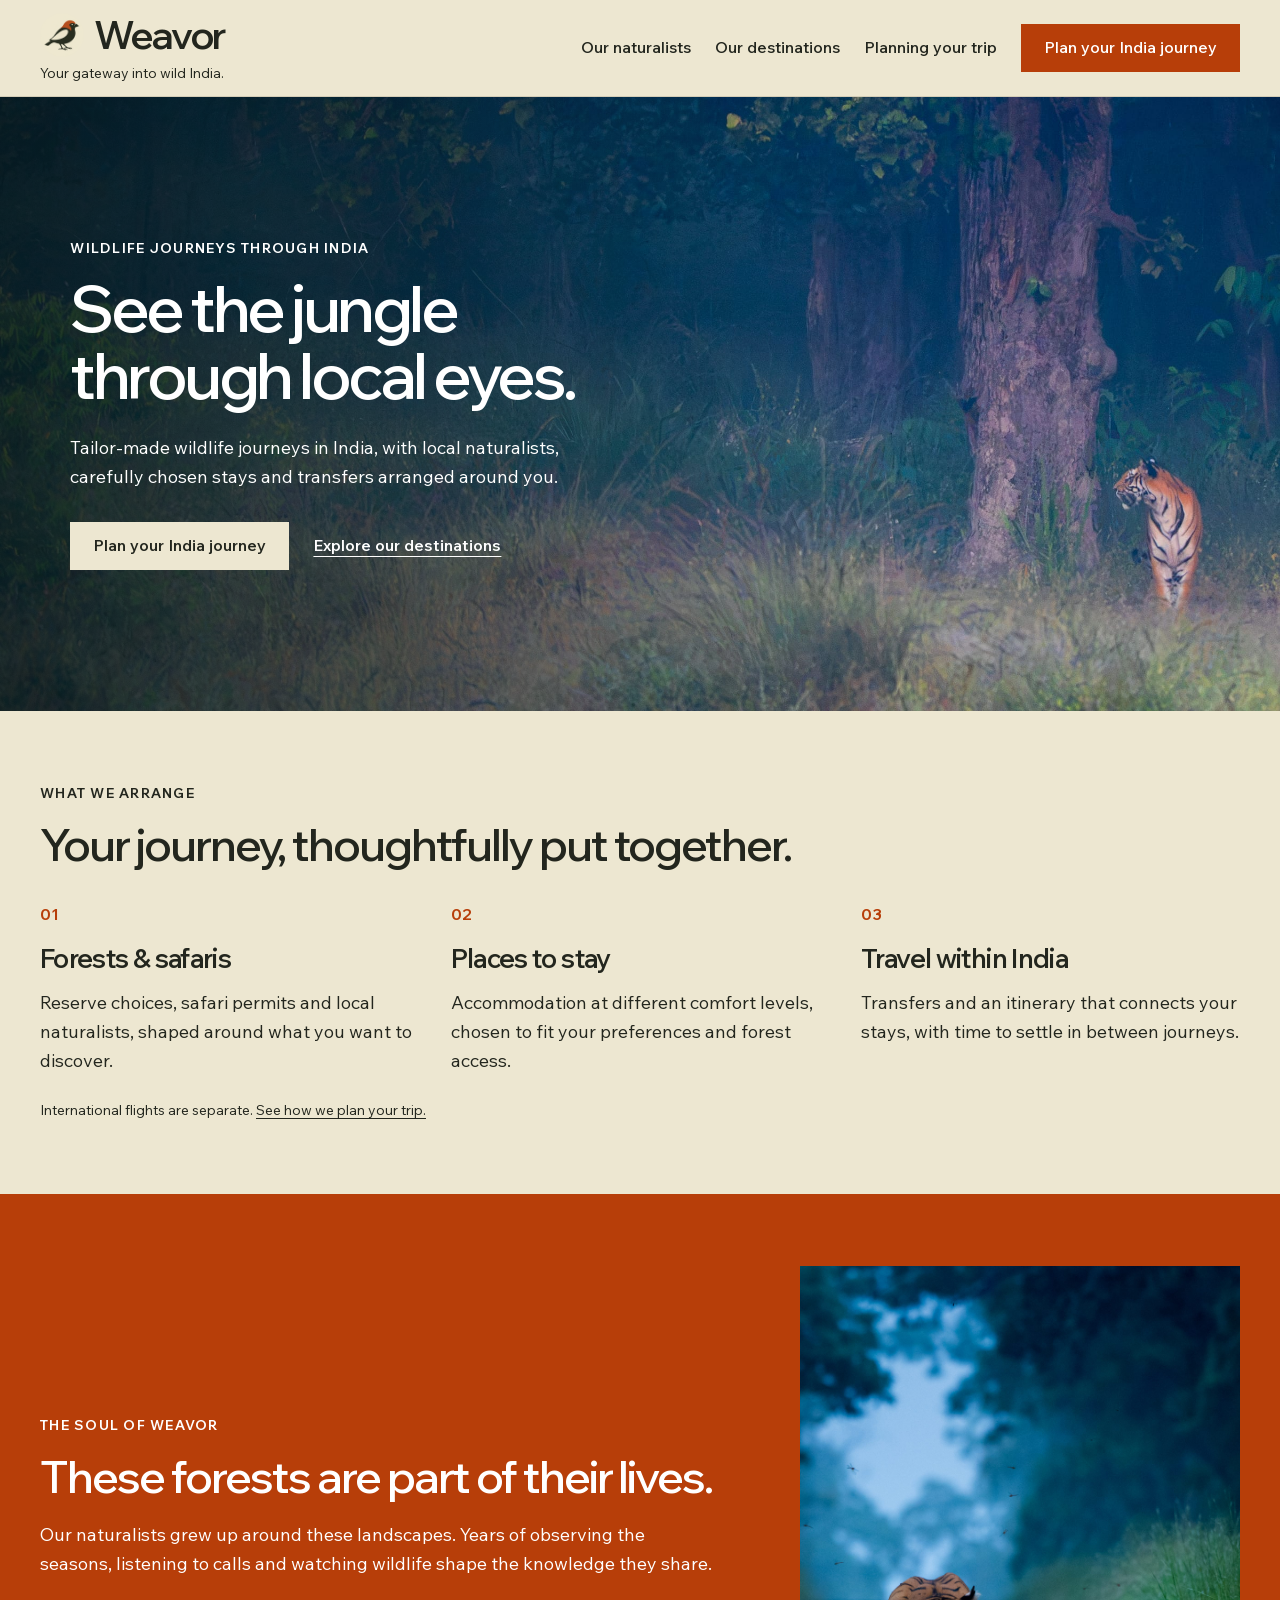
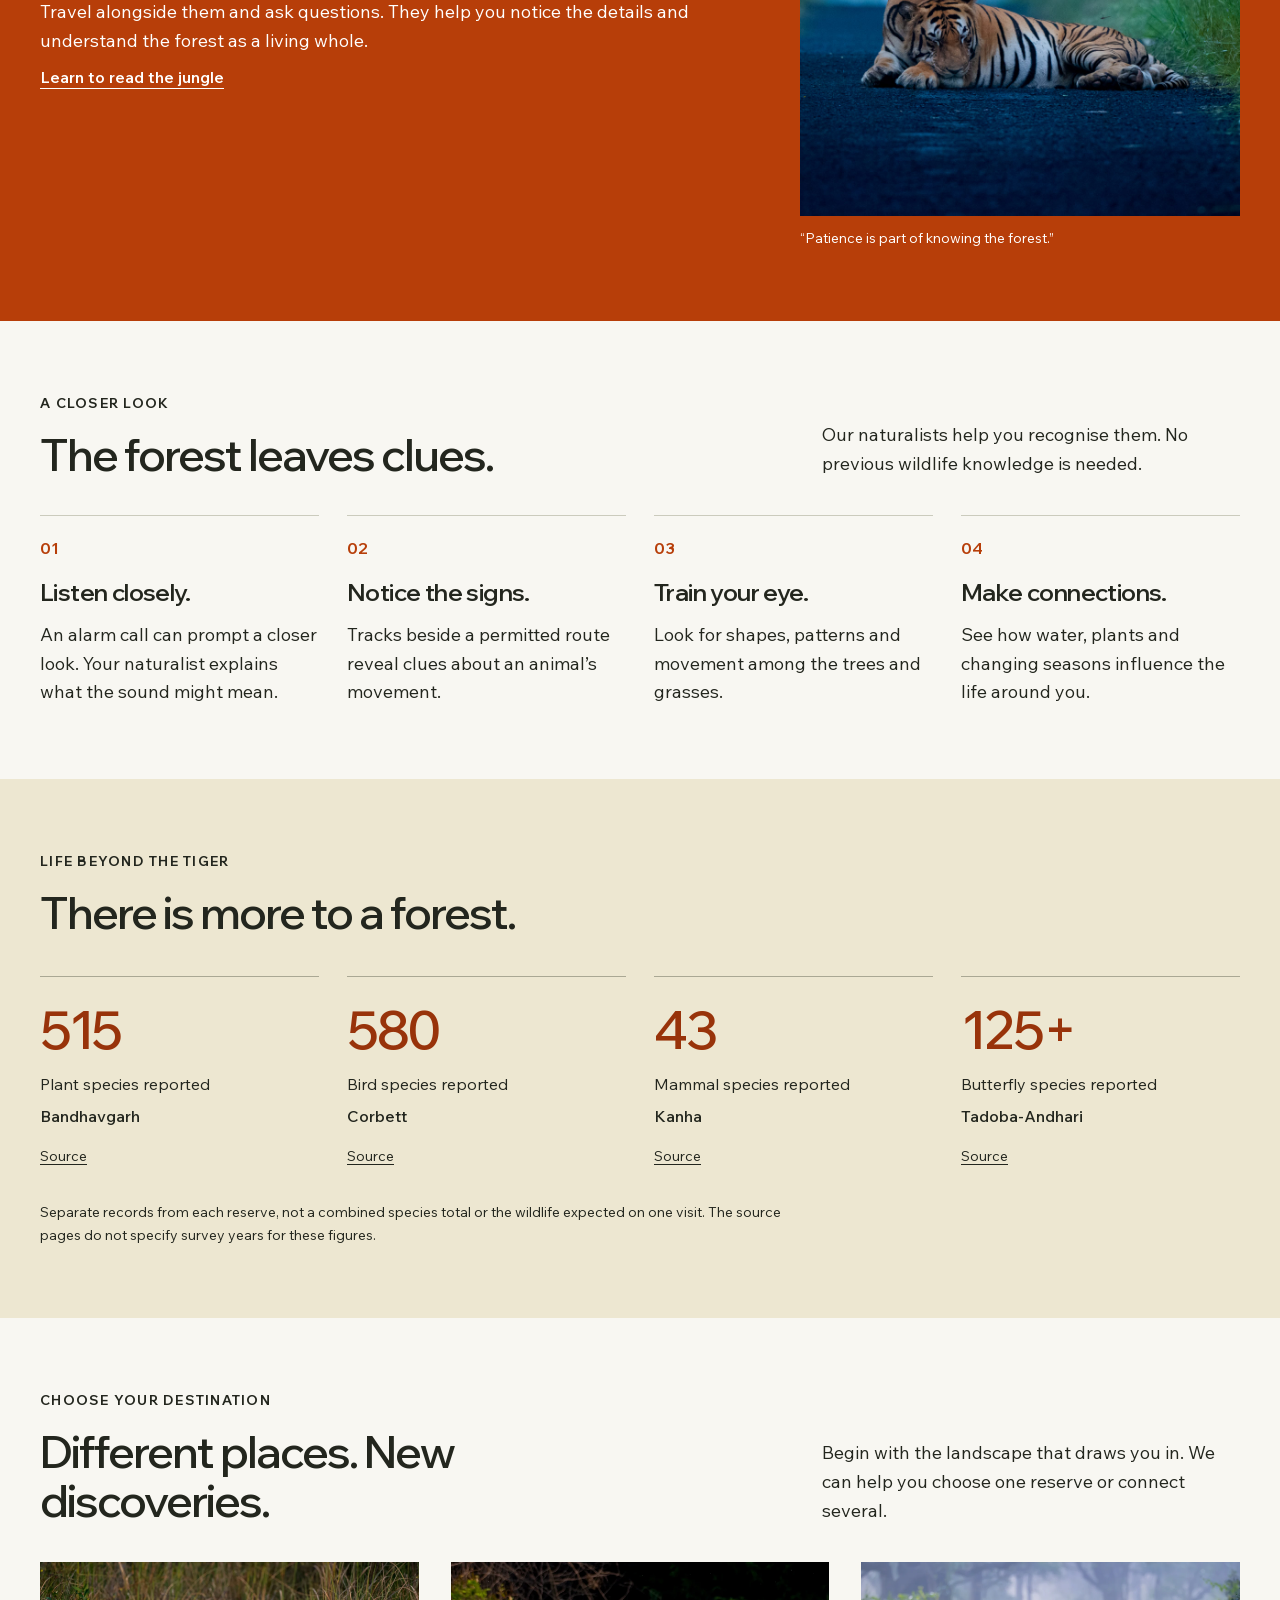
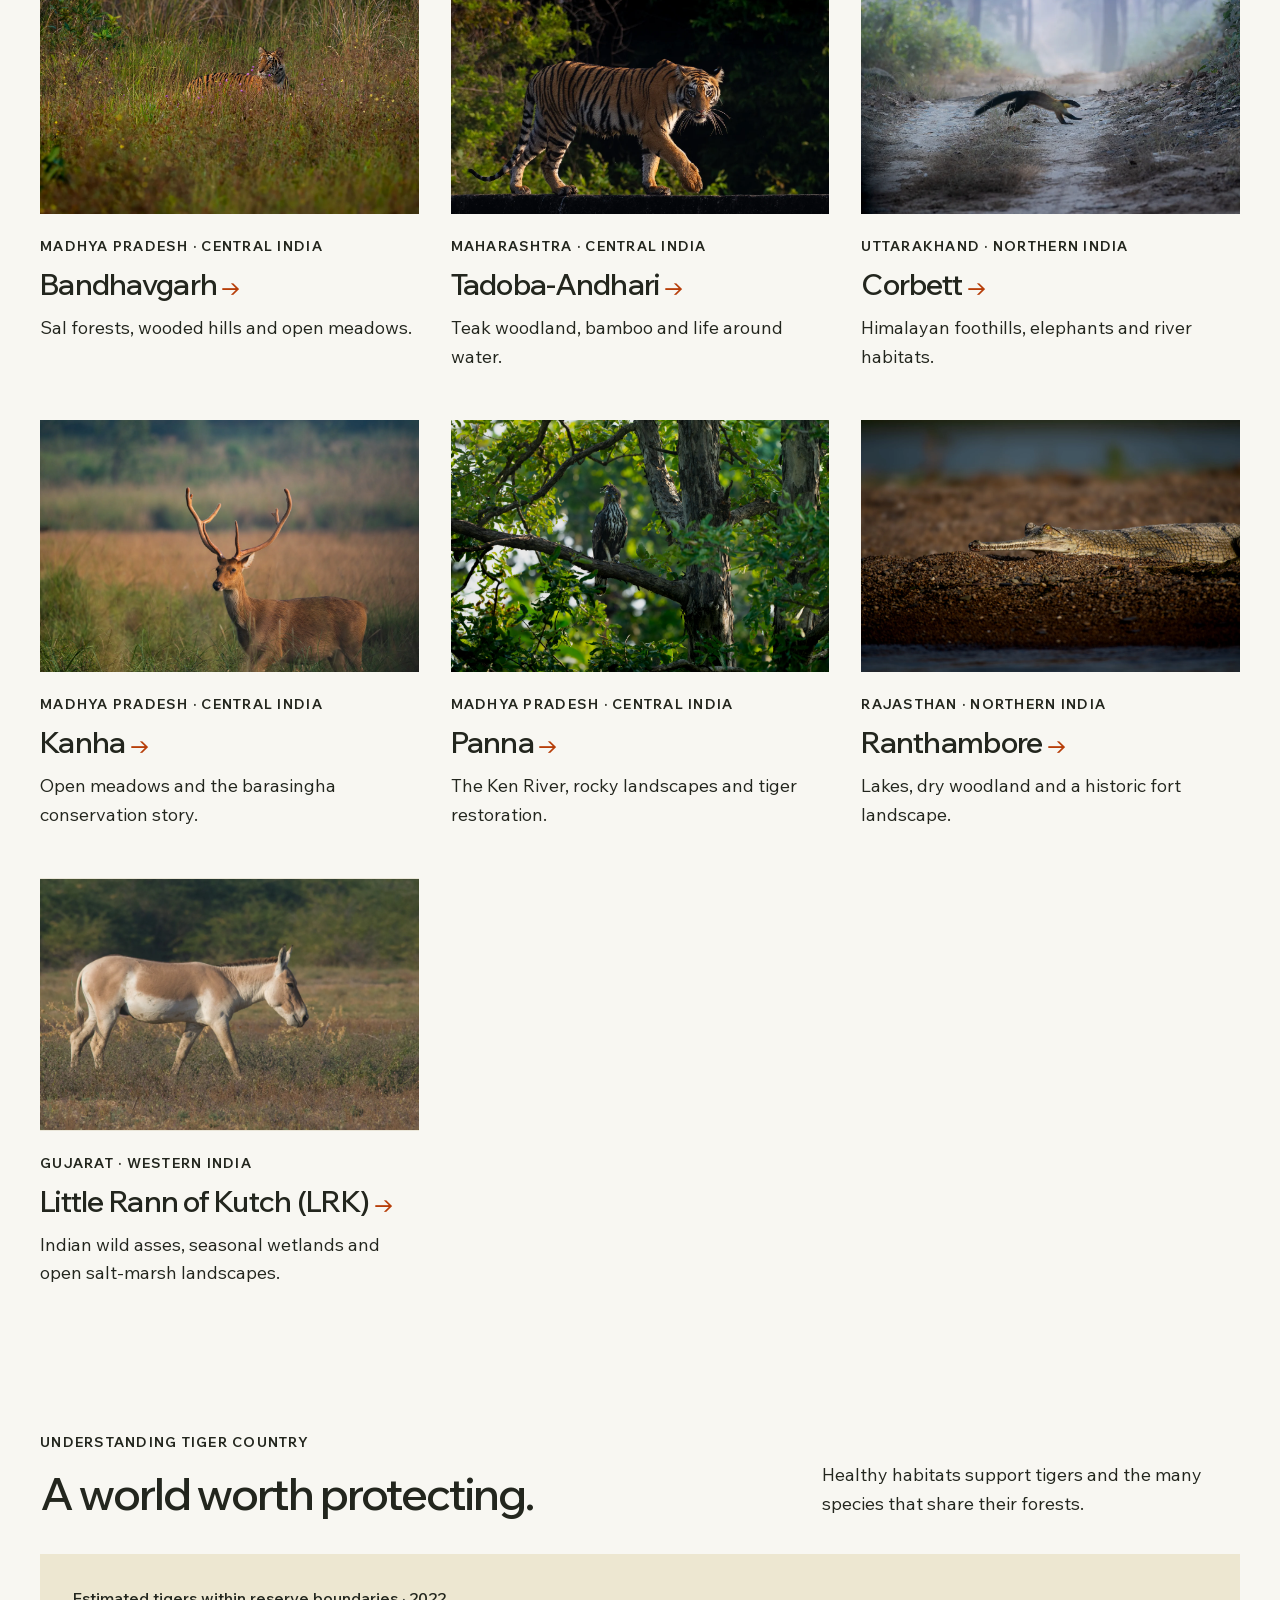
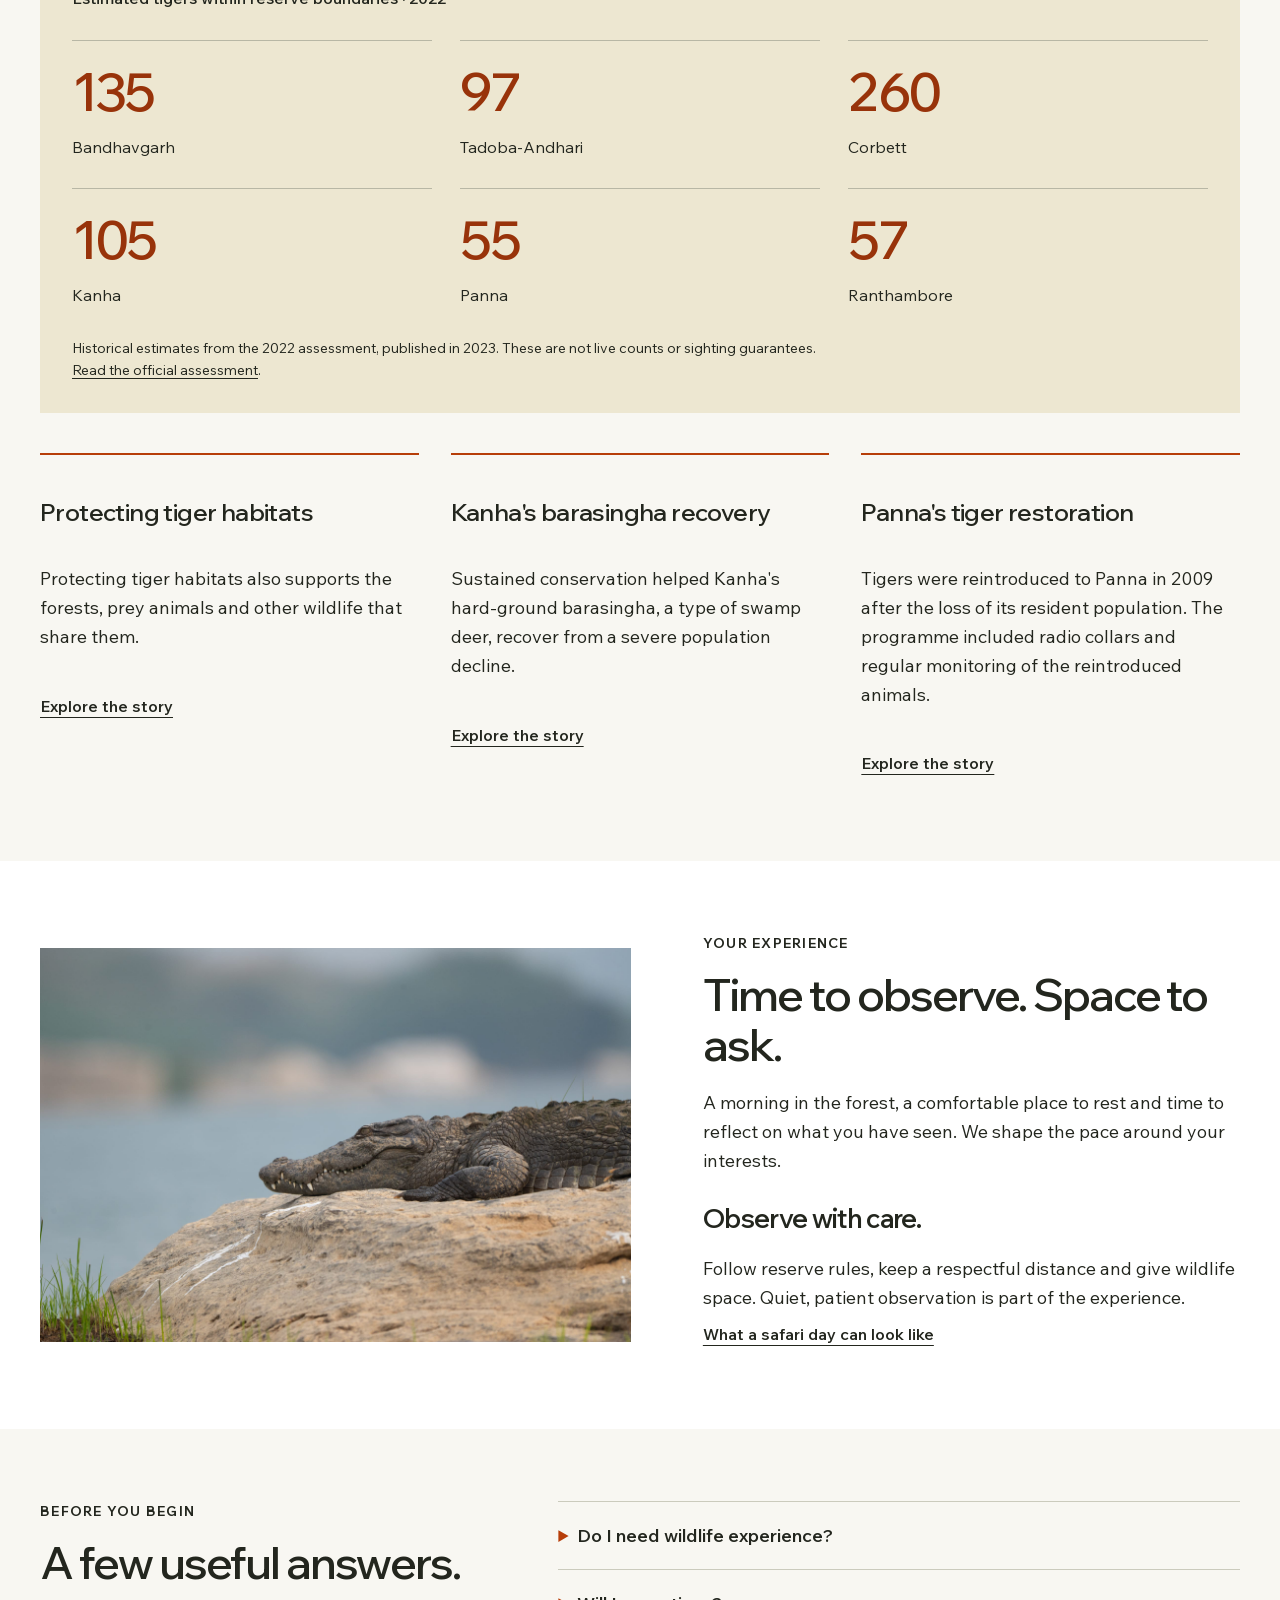
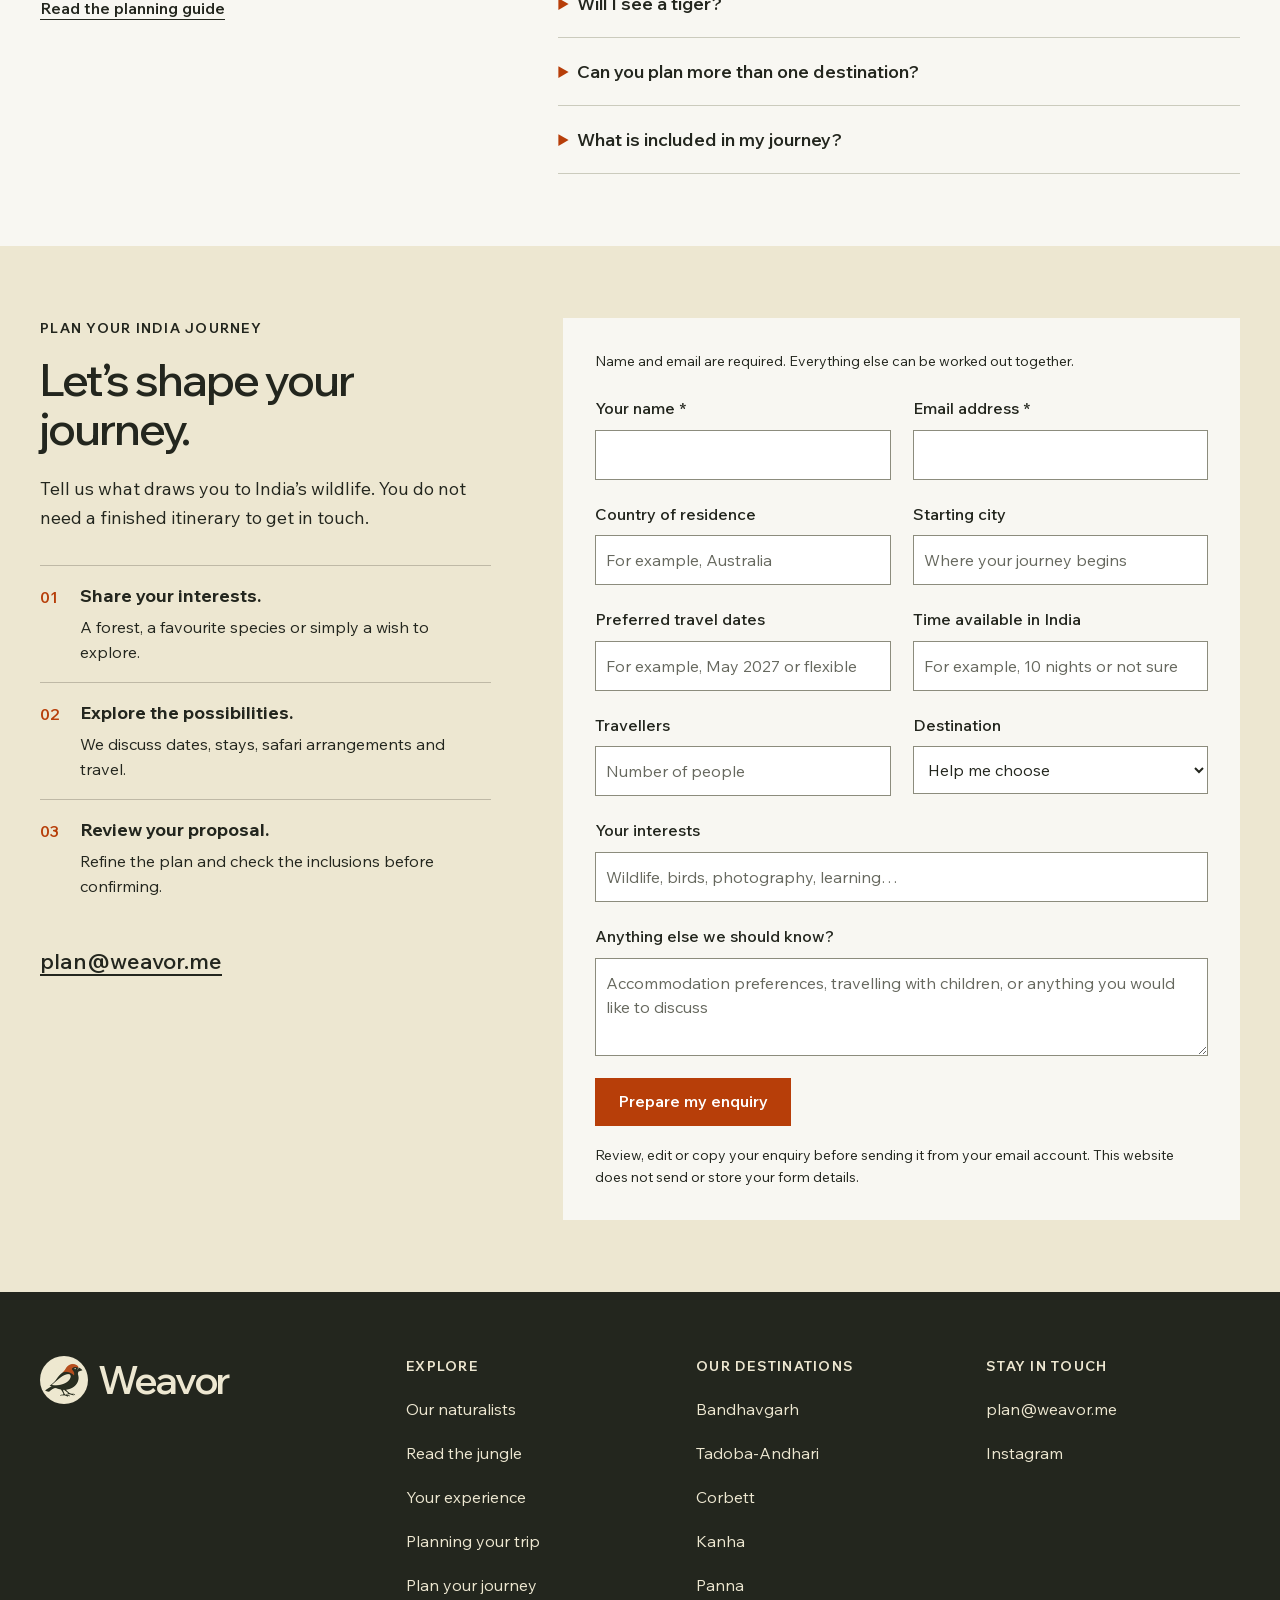
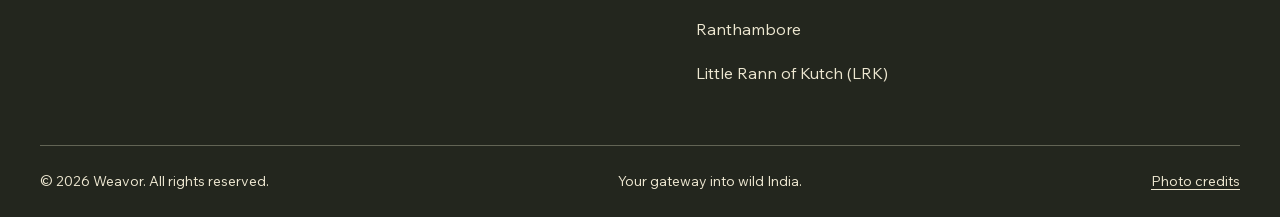
==== commit 8173da8e: "Publish LRK photography, local names and clickable destination cards" ====
--- a/index.html
+++ b/index.html
@@ -13,8 +13,8 @@
     <meta property="og:image" content="https://weavor.me/assets/hero.jpg" />
     <meta name="twitter:card" content="summary_large_image" />
     <title>Weavor — Wildlife Journeys Through Local Eyes</title>
-    <script type="module" crossorigin src="./assets/index-DDk_OB_W.js"></script>
-    <link rel="stylesheet" crossorigin href="./assets/index-BE7ydqRa.css">
+    <script type="module" crossorigin src="./assets/index-DhkJLXxs.js"></script>
+    <link rel="stylesheet" crossorigin href="./assets/index-CcdcExhb.css">
   </head>
   <body>
     <div id="root"></div>
--- a/assets/index-CcdcExhb.css
+++ b/assets/index-CcdcExhb.css
@@ -0,0 +1 @@
+@font-face{font-family:Madefor;src:url(../assets/madefor-text.woff2) format("woff2");font-style:normal;font-weight:100 900;font-display:swap}@font-face{font-family:MadeforDisplay;src:url(../assets/madefor-display.woff2) format("woff2");font-style:normal;font-weight:100 900;font-display:swap}:root{font-family:Madefor,Arial,sans-serif;color:#23261e;background:#f8f7f2;--rust: #b73e09;--sand: #ede7d1;--ink: #23261e;--line: #cbcbbd;--cream: #f8f7f2;font-synthesis:none;scroll-padding-top:110px}*{box-sizing:border-box}body{margin:0;-webkit-font-smoothing:antialiased;font-size:1.125rem;line-height:1.6}button,input,select,textarea{font:inherit}a{color:inherit;text-underline-offset:.22em}button,a{touch-action:manipulation;-webkit-tap-highlight-color:transparent}button{cursor:pointer}img{display:block;width:100%;height:auto;object-fit:contain}h1,h2,h3,p,figure{margin:0}h1,h2,h3{font-family:MadeforDisplay,Arial,sans-serif;font-weight:600;overflow-wrap:break-word}h1{font-size:clamp(2.75rem,4.4vw,4rem);line-height:1.07;letter-spacing:-.045em}h2{font-size:clamp(2.25rem,3.4vw,2.75rem);line-height:1.14;letter-spacing:-.035em}h3{font-size:1.625rem;line-height:1.22;letter-spacing:-.025em}p{max-width:65ch}p+p{margin-top:1rem}a:focus-visible,button:focus-visible,summary:focus-visible,input:focus-visible,select:focus-visible,textarea:focus-visible{outline:3px solid #046c9e;outline-offset:4px}::selection{background:#d7bc9b;color:var(--ink)}[hidden]{display:none!important}.wrap{width:min(1200px,calc(100% - 80px));margin-inline:auto}.section-pad{padding-block:72px}.eyebrow{font-size:.875rem;font-weight:650;letter-spacing:.09em;text-transform:uppercase;line-height:1.5;margin-bottom:16px}.section-heading{display:flex;justify-content:space-between;gap:48px;align-items:end;margin-bottom:36px}.section-heading>p{max-width:38ch}.section-heading h2{max-width:22ch}.section-heading>div{min-width:0}.section-intro{margin-top:20px;max-width:60ch}.button,.button-outline{display:inline-flex;align-items:center;justify-content:center;min-height:48px;padding:12px 22px;border:1px solid var(--rust);background:var(--rust);color:#fff;font-size:1rem;font-weight:600;line-height:1.35;text-align:center;text-decoration:none}.button:hover{background:#923207;border-color:#923207}.button:disabled{cursor:wait;opacity:.6}.button-light{background:var(--sand);border-color:var(--sand);color:var(--ink)}.button-light:hover{background:#fff;border-color:#fff}.button-outline{background:transparent;color:var(--rust)}.text-link{display:inline-flex;align-items:center;min-height:44px;font:inherit;font-size:1rem;font-weight:600;text-decoration:underline;text-underline-offset:5px;border:0;background:none;color:inherit;padding:6px 0;cursor:pointer}.actions{display:flex;flex-wrap:wrap;align-items:center;gap:16px 24px;margin-top:28px}.skip-link{position:fixed;left:20px;top:-100px;z-index:100;padding:14px;background:#fff;color:var(--ink)}.skip-link:focus{top:10px}.header{background:var(--sand);position:sticky;top:0;z-index:10;border-bottom:1px solid #d4cdb7}.header-inner{width:min(1320px,calc(100% - 80px));margin:auto;min-height:96px;display:flex;justify-content:space-between;align-items:center;gap:28px}.wordmark,.footer-wordmark{font-family:MadeforDisplay,Arial,sans-serif;font-size:2.4rem;letter-spacing:-.055em;line-height:1;text-decoration:none;font-weight:600}.wordmark .brand-tagline{display:block;font-family:Madefor,Arial,sans-serif;letter-spacing:0;font-weight:400;font-size:.875rem;line-height:1.4;margin-top:7px}.nav{display:flex;align-items:center;gap:24px}.nav>a{font-size:1rem;font-weight:550;text-decoration:none;min-height:44px;display:flex;align-items:center}.nav>a:hover{text-decoration:underline}.menu-toggle{display:none;font-size:1rem;border:1px solid var(--ink);background:transparent;padding:8px 14px;min-height:44px;color:inherit}.hero{background:var(--ink);color:var(--sand)}.hero-layout{display:grid;grid-template-columns:1fr 1.1fr;gap:48px;align-items:center;padding-block:48px}.hero-copy>p:not(.eyebrow){margin-top:24px;max-width:48ch}.hero-copy .button-light{color:var(--ink)}.hero-figure{margin:0}.hero-image{background:#34382e}.hero-figure figcaption{font-size:.875rem;margin-top:10px;line-height:1.5;color:var(--sand)}.arrange{background:var(--sand)}.three-grid,.reserve-grid,.lesson-grid{display:grid;grid-template-columns:repeat(3,minmax(0,1fr));gap:32px}.arrange h2{margin-bottom:32px}.three-grid h3{margin-bottom:14px}.three-grid p{max-width:40ch}.number{display:block;color:var(--rust);font-size:1rem;font-weight:650;margin-bottom:16px}.small-note,.source-note,.form-note{font-size:.875rem;line-height:1.6}.small-note{margin-top:24px}.split{display:grid;grid-template-columns:1fr 1fr;gap:72px;align-items:center}.split-copy>p:not(.eyebrow){margin-top:20px}.naturalists{background:var(--rust);color:#fff}.naturalists .split{grid-template-columns:1.2fr .8fr}.naturalist-figure{max-width:440px;justify-self:end}.naturalist-figure figcaption{font-size:.875rem;margin-top:12px;line-height:1.5}.lesson-grid{grid-template-columns:repeat(4,minmax(0,1fr));gap:28px}.lesson h3{font-size:1.5rem;margin-bottom:14px}.lesson{border-top:1px solid var(--line);padding-top:20px}.landscape-section{background:var(--sand)}.landscape-section figure{max-width:1200px;margin:auto}.landscape-section figcaption{padding:24px 0 0;font-size:1.125rem}.reserve-photo{position:relative;display:block;aspect-ratio:3 / 2;background:#eae6d8;margin-bottom:22px}.reserve-photo img{position:absolute;top:0;right:0;bottom:0;left:0;width:100%;height:100%;margin:0;object-fit:contain}.reserve-card .eyebrow{margin-bottom:10px}.reserve-card h3{margin-bottom:12px}.reserve-card .text-link{margin-top:12px}.more-reserve-grid{display:grid;grid-template-columns:repeat(3,minmax(0,1fr));gap:24px;margin-top:40px}.more-reserve{display:flex;flex-direction:column;align-items:start;gap:14px;padding:28px;border:1px solid var(--line);text-decoration:none}.more-reserve:hover{border-color:var(--rust);background:#f1ebd9}.more-reserve-name{font-size:1.5rem;line-height:1.25;font-weight:600}.more-reserve .eyebrow{margin:0}.conservation{background:var(--sand)}.conservation .link-list{display:flex;flex-wrap:wrap;gap:10px 28px;margin-top:24px}.experience{background:#fff}.experience .split{grid-template-columns:1.1fr 1fr}.experience h3{margin-top:28px}.faq-layout{display:grid;grid-template-columns:1fr 1.5fr;gap:64px}.faq-list details{border-bottom:1px solid var(--line)}.faq-list details:first-child{border-top:1px solid var(--line)}summary{cursor:pointer;font-size:1.125rem;font-weight:600;padding:20px 30px 20px 0;min-height:44px;line-height:1.5}summary::marker{color:var(--rust)}details p{margin-bottom:20px}.enquiry{background:var(--sand)}.enquiry-layout{display:grid;grid-template-columns:.8fr 1.2fr;gap:72px;align-items:start}.enquiry-copy>p:not(.eyebrow){margin-top:22px}.contact-email{display:block;font-size:1.375rem;font-weight:550;overflow-wrap:anywhere;margin-top:28px}.enquiry-copy>.text-link{margin-top:14px}.planning-steps{padding:0;list-style:none;counter-reset:steps;margin:32px 0 0}.planning-steps li{counter-increment:steps;padding:16px 0 16px 40px;position:relative;border-top:1px solid #bfb9a6}.planning-steps li:before{content:counter(steps,decimal-leading-zero);position:absolute;left:0;font-size:1rem;font-weight:600;color:var(--rust);top:19px}.planning-steps strong{display:block;font-size:1.125rem}.planning-steps p{font-size:1rem;margin-top:4px}.enquiry-panel{background:var(--cream);padding:32px;min-width:0}.form-grid{display:grid;grid-template-columns:1fr 1fr;gap:22px}.enquiry-panel label{display:block;font-size:1rem;font-weight:550;margin-bottom:22px}.form-grid label{margin:0}.form-grid{margin-bottom:22px}input,select,textarea{display:block;width:100%;min-width:0;max-width:100%;font-size:1rem;line-height:1.5;padding:12px 10px;border:1px solid #8c8c7d;border-radius:0;background:#fff;color:var(--ink);margin-top:8px;min-height:48px;font-weight:400}textarea{resize:vertical}input::placeholder,textarea::placeholder{color:#66685e;opacity:1}input[readonly]{background:var(--sand)}.form-note{margin-top:18px}.form-note:first-child{margin:0 0 24px}.enquiry-ready h3{margin-bottom:16px}.enquiry-ready dl{margin-block:24px}.enquiry-ready dl>div{border-top:1px solid var(--line);padding-block:12px}.enquiry-ready dt{font-size:.875rem;font-weight:600}.enquiry-ready dd{margin:4px 0 0;overflow-wrap:anywhere;white-space:pre-wrap}.enquiry-actions{display:flex;flex-wrap:wrap;gap:12px 20px;align-items:center}.copy-fallback{margin-top:16px}.copy-status{font-size:1rem;margin-top:18px}.footer{background:var(--ink);color:var(--sand);padding-top:64px}.footer-top{display:grid;grid-template-columns:1.3fr 1fr 1fr 1fr;gap:36px;padding-bottom:48px}.footer-top p:not(.eyebrow){font-size:1rem;margin-top:20px}.footer-top>div>a:not(.footer-wordmark){display:block;font-size:1rem;padding-block:8px;text-decoration:none;overflow-wrap:anywhere}.footer-top>div>a:hover{text-decoration:underline}.footer .eyebrow{margin-bottom:12px}.footer-bottom{display:flex;justify-content:space-between;gap:20px;border-top:1px solid #626455;padding-block:24px;font-size:.875rem}.breadcrumbs{font-size:1rem;margin-bottom:24px}.breadcrumbs a{display:inline-block;min-height:44px;padding-block:10px}.breadcrumbs span{margin-inline:10px}.guide-hero{background:var(--sand)}.guide-hero h1{max-width:19ch}.guide-hero .section-intro{max-width:55ch}.guide-layout{display:grid;grid-template-columns:.6fr 1.4fr;gap:64px;align-items:start}.guide-nav{position:sticky;top:128px}.guide-nav a{display:block;font-size:1rem;min-height:44px;padding-block:9px}.guide-content section+section{border-top:1px solid var(--line);padding-top:40px;margin-top:40px}.guide-content h2{font-size:2rem;margin-bottom:20px}.guide-content h3{font-size:1.375rem;margin-top:28px;margin-bottom:12px}.guide-content li{padding-left:6px;margin-block:12px}.guide-content ul{padding-left:22px}.guide-content p+p{margin-top:16px}@media(min-width:1600px){.hero-layout{gap:64px;padding-block:56px}}@media(max-width:1100px){.header-inner{width:calc(100% - 48px)}.nav{gap:16px}.nav>a{font-size:1rem}.wordmark .brand-tagline{max-width:160px}.nav .button{padding-inline:14px}.split,.enquiry-layout{gap:40px}.lesson-grid{grid-template-columns:repeat(2,minmax(0,1fr))}.hero-layout{gap:32px}.hero h1{font-size:3rem}.faq-layout{gap:40px}.footer-top{grid-template-columns:repeat(2,minmax(0,1fr))}}@media(max-width:900px){.header-inner{min-height:84px;flex-wrap:wrap;gap:0;padding-block:14px}.wordmark{font-size:2.125rem}.wordmark .brand-tagline{max-width:none}.menu-toggle{display:block}.nav{display:none;flex-basis:100%;padding-block:20px 4px;align-items:stretch;gap:4px}.nav.nav-open{display:flex;flex-direction:column}.nav>a{padding:10px 0}.nav .button{margin-top:10px;padding:12px}.hero-layout{grid-template-columns:1fr}.hero-copy{max-width:60ch}.hero h1{font-size:3rem}.hero-image{max-height:none}.hero-figure{width:100%}.reserve-grid{gap:24px}.more-reserve-grid{gap:16px}.more-reserve{padding:22px}.three-grid{gap:24px}.section-heading{display:block}.section-heading>p{margin-top:20px;max-width:60ch}.guide-layout{grid-template-columns:1fr;gap:32px}.guide-nav{position:static;display:flex;flex-wrap:wrap;gap:0 24px;padding-bottom:24px;border-bottom:1px solid var(--line)}.guide-content{max-width:65ch}.faq-layout{grid-template-columns:1fr;gap:28px}}@media(max-width:700px){body{font-size:1.0625rem}.wrap,.header-inner{width:calc(100% - 40px)}.section-pad{padding-block:48px}h1,.hero h1{font-size:2.25rem;line-height:1.12}h2{font-size:2rem}h3{font-size:1.5rem}.hero-layout{padding-block:32px;gap:28px}.hero-copy>p:not(.eyebrow){margin-top:20px}.eyebrow{font-size:.875rem;letter-spacing:.07em;margin-bottom:12px}.section-heading{margin-bottom:28px}.split,.naturalists .split,.experience .split,.enquiry-layout{grid-template-columns:1fr;gap:32px}.naturalist-figure{max-width:440px;width:100%;justify-self:start}.three-grid,.reserve-grid,.more-reserve-grid{grid-template-columns:1fr;gap:32px}.more-reserve-grid{margin-top:32px}.more-reserve{gap:12px}.reserve-photo{margin-bottom:20px}.reserve-card h3{font-size:1.5rem}.lesson-grid{gap:28px 24px}.lesson h3{font-size:1.375rem}.enquiry-panel{padding:24px}.enquiry-layout{gap:32px}.form-grid{gap:20px;grid-template-columns:1fr}.footer-top{gap:36px 24px}.footer{padding-top:48px}.footer-bottom,.footer-bottom span{display:block}.footer-bottom span+span{margin-top:10px}.guide-content h2{font-size:1.75rem}.guide-content h3{font-size:1.375rem}.guide-content section+section{padding-top:32px;margin-top:32px}}@media(max-width:374px){.wordmark .brand-tagline{max-width:180px;font-size:.875rem}.lesson-grid,.footer-top{grid-template-columns:1fr}.enquiry-panel{padding:20px}.enquiry-actions>*{width:100%}.actions{gap:12px}.button{padding-inline:16px}}@media(prefers-reduced-motion:reduce){*{scroll-behavior:auto!important;transition:none!important}}.footer-top>div>a:not(.footer-wordmark){min-height:44px}h1,h2{font-weight:550}h2{font-size:clamp(2.25rem,3.5vw,3.875rem);letter-spacing:-.045em;line-height:1.1}.cover{position:relative;isolation:isolate;background:var(--ink);color:#fff}.cover-media{margin:0}.cover-media img{width:100%;height:100%;object-fit:cover;object-position:var(--cover-position)}.cover--overlay .cover-media{position:absolute;top:0;right:0;bottom:0;left:0}.cover--overlay:after{content:"";position:absolute;top:0;right:0;bottom:0;left:0;z-index:0;pointer-events:none;background:linear-gradient(90deg,rgba(7,22,23,.78) 0%,rgba(7,22,23,.58) 30%,rgba(7,22,23,.12) 60%,transparent 78%)}.cover-content{position:relative;z-index:1;width:89%;margin:0 auto;padding:64px 0}.cover--overlay .cover-content{min-height:max(clamp(560px,48vw,780px),calc(100vw / var(--cover-max-aspect, 3)));display:flex;align-items:center}.cover-copy{width:min(660px,56vw)}.cover h1{font-size:clamp(3.25rem,5vw,5.5rem);font-weight:550;line-height:1.04;letter-spacing:-.055em;text-wrap:balance}.cover-deck{margin-top:26px;max-width:46ch}.cover .actions{margin-top:30px}.cover .text-link{color:#fff}.cover .button-light{color:var(--ink)}.cover .eyebrow{color:#fff}.forest-cover.cover--overlay .cover-copy{width:min(520px,30vw)}.forest-cover h1{font-size:clamp(2.75rem,4.4vw,4.5rem)}.cover-location{display:block;font-family:Madefor,Arial,sans-serif;font-size:clamp(1.125rem,1.6vw,1.5rem);font-weight:400;letter-spacing:0;line-height:1.5;margin-top:16px}.cover .breadcrumbs{margin-bottom:24px}.cover--below{display:flex;flex-direction:column}.cover--below .cover-media{aspect-ratio:auto}.cover--below .cover-media img{height:auto}.cover--below .cover-copy{width:100%;display:grid;grid-template-columns:1.15fr 1fr;column-gap:64px}.cover--below .cover-content{order:-1;max-width:1200px;padding-block:40px}.cover--below .breadcrumbs{grid-column:1 / -1;margin-bottom:20px}.cover--below h1{grid-column:1;grid-row:1 / 3}.cover--below .cover-deck{grid-column:2;margin-top:0}.cover--below .actions{grid-column:2;margin-top:20px}.visually-hidden{position:absolute;width:1px;height:1px;padding:0;margin:-1px;overflow:hidden;clip:rect(0,0,0,0);white-space:nowrap;border:0}.reserve-card{display:flex;flex-direction:column;min-width:0}.reserve-card h3{font-weight:550;font-size:clamp(1.625rem,2.25vw,2rem)}.reserve-card .reserve-description{margin-bottom:22px}.reserve-card>.text-link{margin-top:auto;align-self:start}.reserve-card .eyebrow{min-height:0}.reserve-grid{row-gap:48px}.image-fallback{position:absolute;top:0;right:0;bottom:0;left:0;display:flex;align-items:center;justify-content:center;padding:24px;font-size:1rem;color:var(--ink);text-align:center}.biodiversity{background:var(--sand)}.biodiversity-grid,.tiger-grid{padding:0;display:grid;margin:38px 0 28px;gap:28px}.biodiversity-grid{grid-template-columns:repeat(4,minmax(0,1fr))}.biodiversity-grid>div{display:flex;flex-direction:column;border-top:1px solid #aaa894;padding-top:24px}.biodiversity-grid dt{font-size:1rem}.biodiversity-grid dt span{display:block;margin-top:6px;font-weight:550}.biodiversity-grid dd,.tiger-grid dd{order:-1;margin:0 0 14px;color:#98330a;font-family:MadeforDisplay,Arial,sans-serif;font-size:clamp(2.5rem,4.1vw,4rem);font-weight:550;letter-spacing:-.045em;line-height:1.1}.biodiversity-grid a{margin-top:auto;padding-top:16px;min-height:44px;font-size:.875rem;text-decoration:underline;align-self:start}.biodiversity .source-note{max-width:85ch}.conservation{background:var(--cream)}.tiger-panel{padding:32px;background:var(--sand)}.data-label{font-size:1rem;font-weight:550}.tiger-grid{grid-template-columns:repeat(3,minmax(0,1fr));margin-block:28px}.tiger-grid>div{display:flex;flex-direction:column;border-top:1px solid #b8b7a5;padding-top:22px}.tiger-grid dt{font-size:1rem}.tiger-panel .source-note{max-width:85ch}.conservation-stories{display:grid;grid-template-columns:repeat(3,minmax(0,1fr));gap:32px;margin-top:40px}.conservation-story{border-top:2px solid var(--rust);padding-top:22px}.conservation-story summary{font-family:MadeforDisplay,Arial,sans-serif;font-size:1.5rem;font-weight:550;letter-spacing:-.025em;line-height:1.25}.conservation-story p{margin-top:18px}.conservation-story .text-link{display:inline-block;margin-top:16px}@media(min-width:701px){.conservation-story summary{pointer-events:none;list-style:none}.conservation-story summary::-webkit-details-marker{display:none}}@media(min-width:701px)and (max-width:1100px){.reserve-grid{grid-template-columns:repeat(2,minmax(0,1fr))}}@media(max-width:900px){.cover--below .cover-content{order:0}.cover--overlay .cover-media{position:static}.cover--overlay:after{display:none}.cover-media,.cover--below .cover-media{aspect-ratio:3 / 2}.cover--overlay .cover-content{min-height:0;display:block}.cover-content,.cover--below .cover-content{width:calc(100% - 64px);padding:36px 0 40px}.cover-copy,.forest-cover.cover--overlay .cover-copy,.cover--below .cover-copy{width:100%;display:block}.cover h1{font-size:clamp(2.75rem,6vw,3.5rem)}.cover--below .cover-deck,.cover-deck{margin-top:22px}.cover .actions{margin-top:24px}.cover .breadcrumbs{margin-bottom:24px}}@media(max-width:700px){h2{font-size:2.25rem;line-height:1.12}.cover-content,.cover--below .cover-content{width:calc(100% - 40px);padding-block:32px 36px}.cover h1{font-size:clamp(2.5rem,10.8vw,3rem)}.forest-cover h1{font-size:clamp(2.125rem,9.5vw,2.75rem)}.cover-location{font-size:1.125rem;margin-top:14px}.cover-deck{margin-top:20px}.cover .actions{gap:16px}.reserve-card .eyebrow{min-height:0}.biodiversity-grid,.tiger-grid{grid-template-columns:repeat(2,minmax(0,1fr));gap:26px 20px}.biodiversity-grid{margin-block:28px}.biodiversity-grid dd,.tiger-grid dd{font-size:2.75rem}.tiger-panel{padding:24px 20px}.conservation-stories{display:block;margin-top:28px}.conservation-story{padding-block:0;border-top:1px solid var(--line)}.conservation-story:last-child{border-bottom:1px solid var(--line)}.conservation-story summary{padding-block:22px;min-height:44px;font-size:1.375rem;cursor:pointer}.conservation-story p{margin:0}.conservation-story>div{padding-bottom:24px}.reserve-grid{row-gap:40px}}@media(min-width:901px){.forest-cover.cover--protected .cover-media{left:34%;display:flex;align-items:center}.forest-cover.cover--protected .cover-media img{height:auto;object-fit:contain}.forest-cover.cover--protected .cover-content{min-height:max(560px,calc(66vw / var(--cover-max-aspect)))}.forest-cover.cover--protected:after{background:linear-gradient(90deg,var(--ink) 0%,var(--ink) 30%,transparent 49%)}}.wordmark{display:grid;grid-template-columns:44px auto;column-gap:10px;align-items:center;flex-shrink:0}.brand-bird{width:44px;height:44px;object-fit:contain;border-radius:50%;flex:0 0 auto}.brand-name{white-space:nowrap}.wordmark .brand-tagline{grid-column:1 / -1}.footer-wordmark{display:inline-flex;gap:10px;align-items:center}.footer-wordmark .brand-bird{width:48px;height:48px}@media(max-width:900px){.wordmark{grid-template-columns:36px auto;column-gap:8px}.wordmark .brand-bird{width:36px;height:36px}}@media(max-width:700px){.footer-top>div:first-child{grid-column:1 / -1}}.destination-cover .cover-content{display:grid;grid-template-columns:1fr 1fr;gap:48px;align-items:center}.destination-cover .cover-copy{width:100%}.destination-image-placeholder{min-height:280px;display:grid;place-items:center;background:#30352a;color:var(--sand);font-size:1rem}@media(max-width:900px){.destination-cover .cover-content{grid-template-columns:1fr;gap:28px}.destination-image-placeholder{min-height:180px}}@media(min-width:901px){[data-forest=little-rann-of-kutch] .wildlife-grid{grid-template-columns:repeat(3,minmax(0,1fr))}[data-forest=little-rann-of-kutch] .travel-grid{grid-template-columns:repeat(2,minmax(0,1fr))}}.reserve-card{color:inherit;text-decoration:none;border-radius:2px}.reserve-card h3:after{content:" →";color:var(--rust);font-size:.8em;white-space:nowrap}.reserve-card:hover h3{text-decoration:underline;text-underline-offset:5px}.reserve-card:focus-visible{outline:3px solid var(--rust);outline-offset:7px}.reserve-card .reserve-description{margin-bottom:0}
